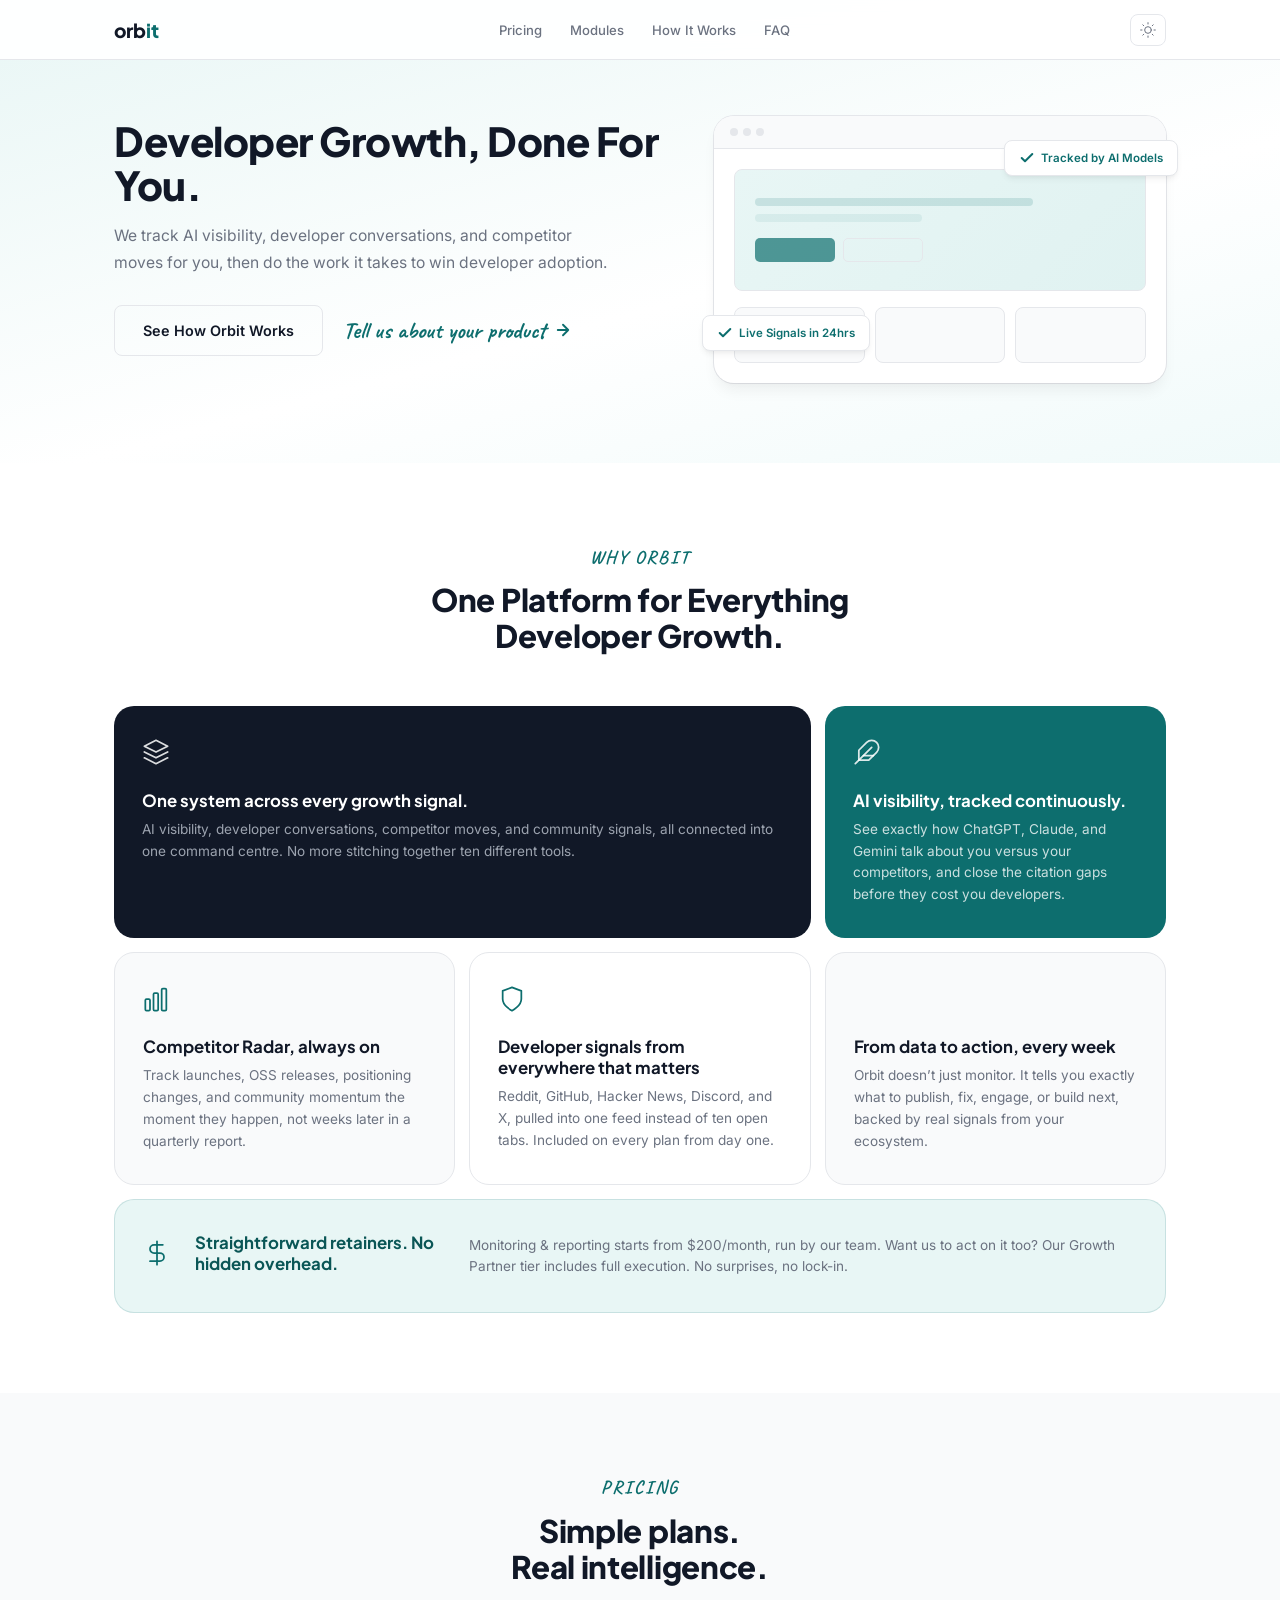
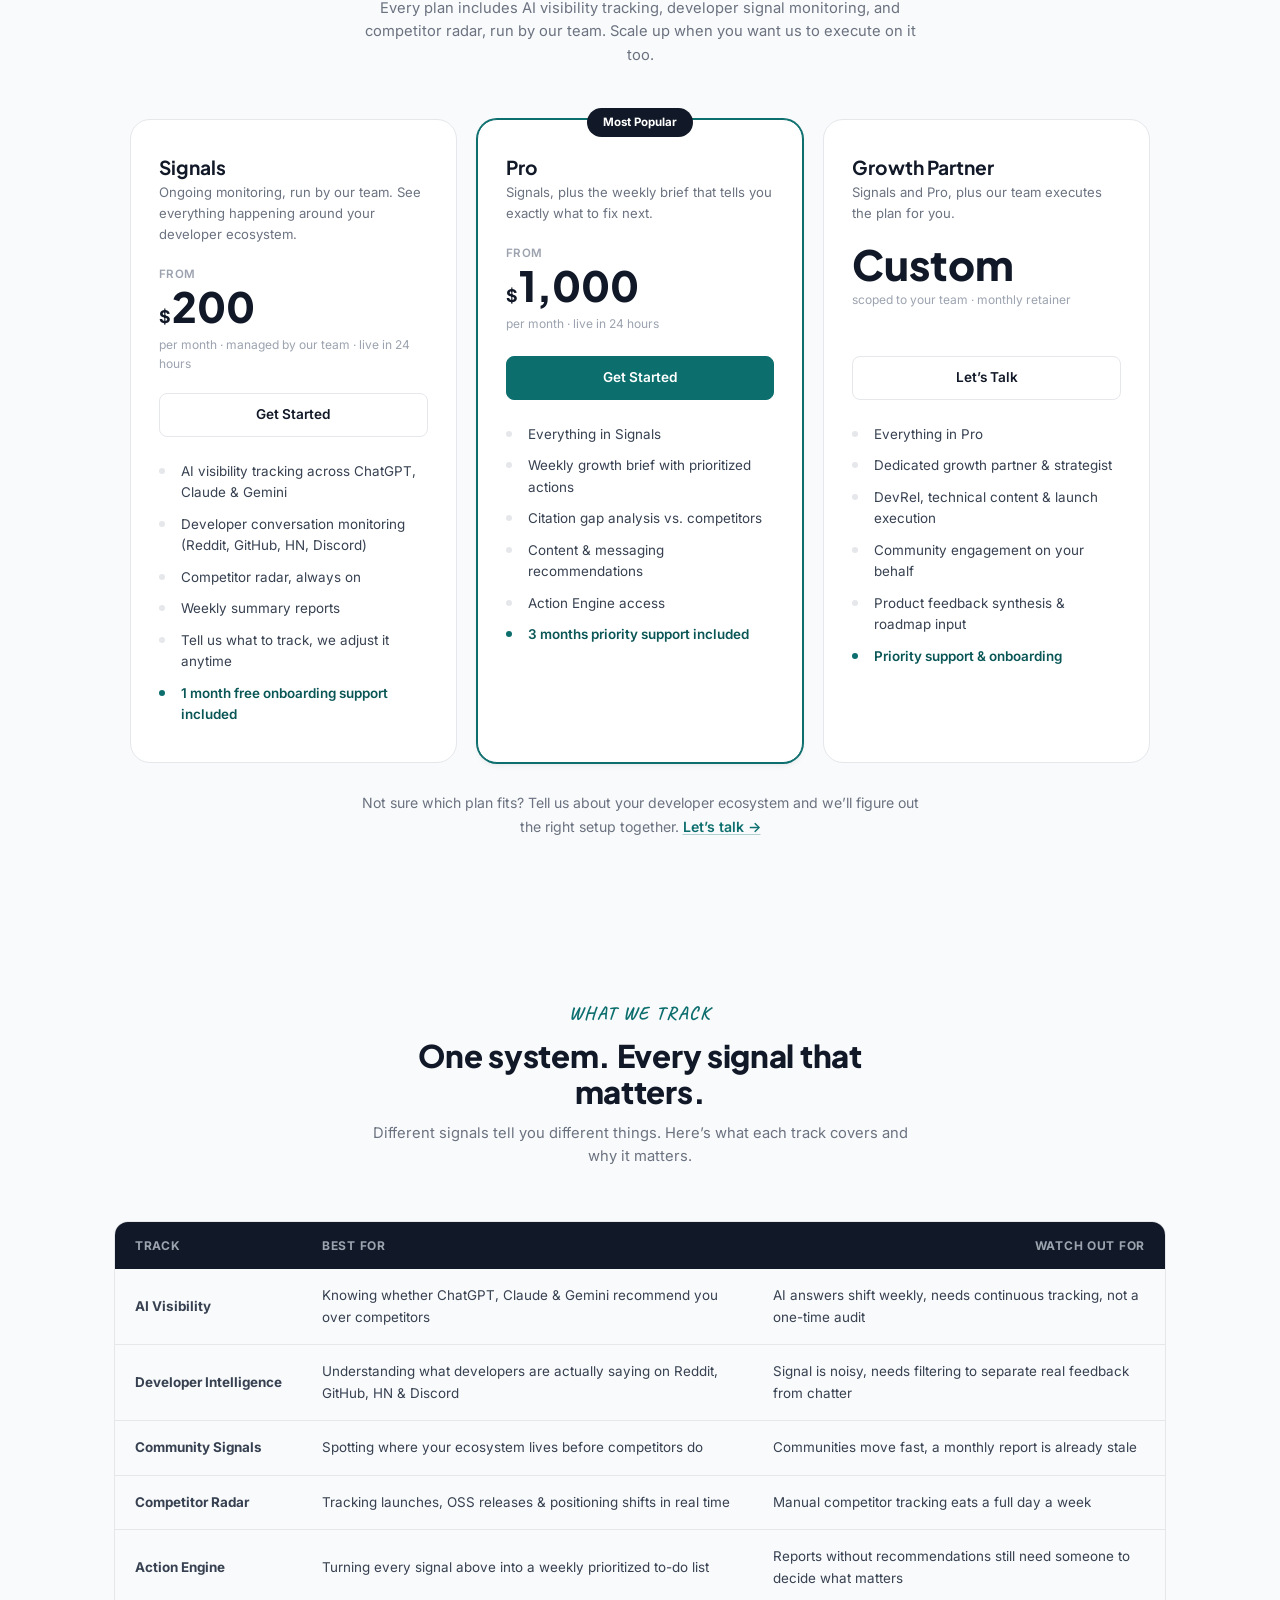
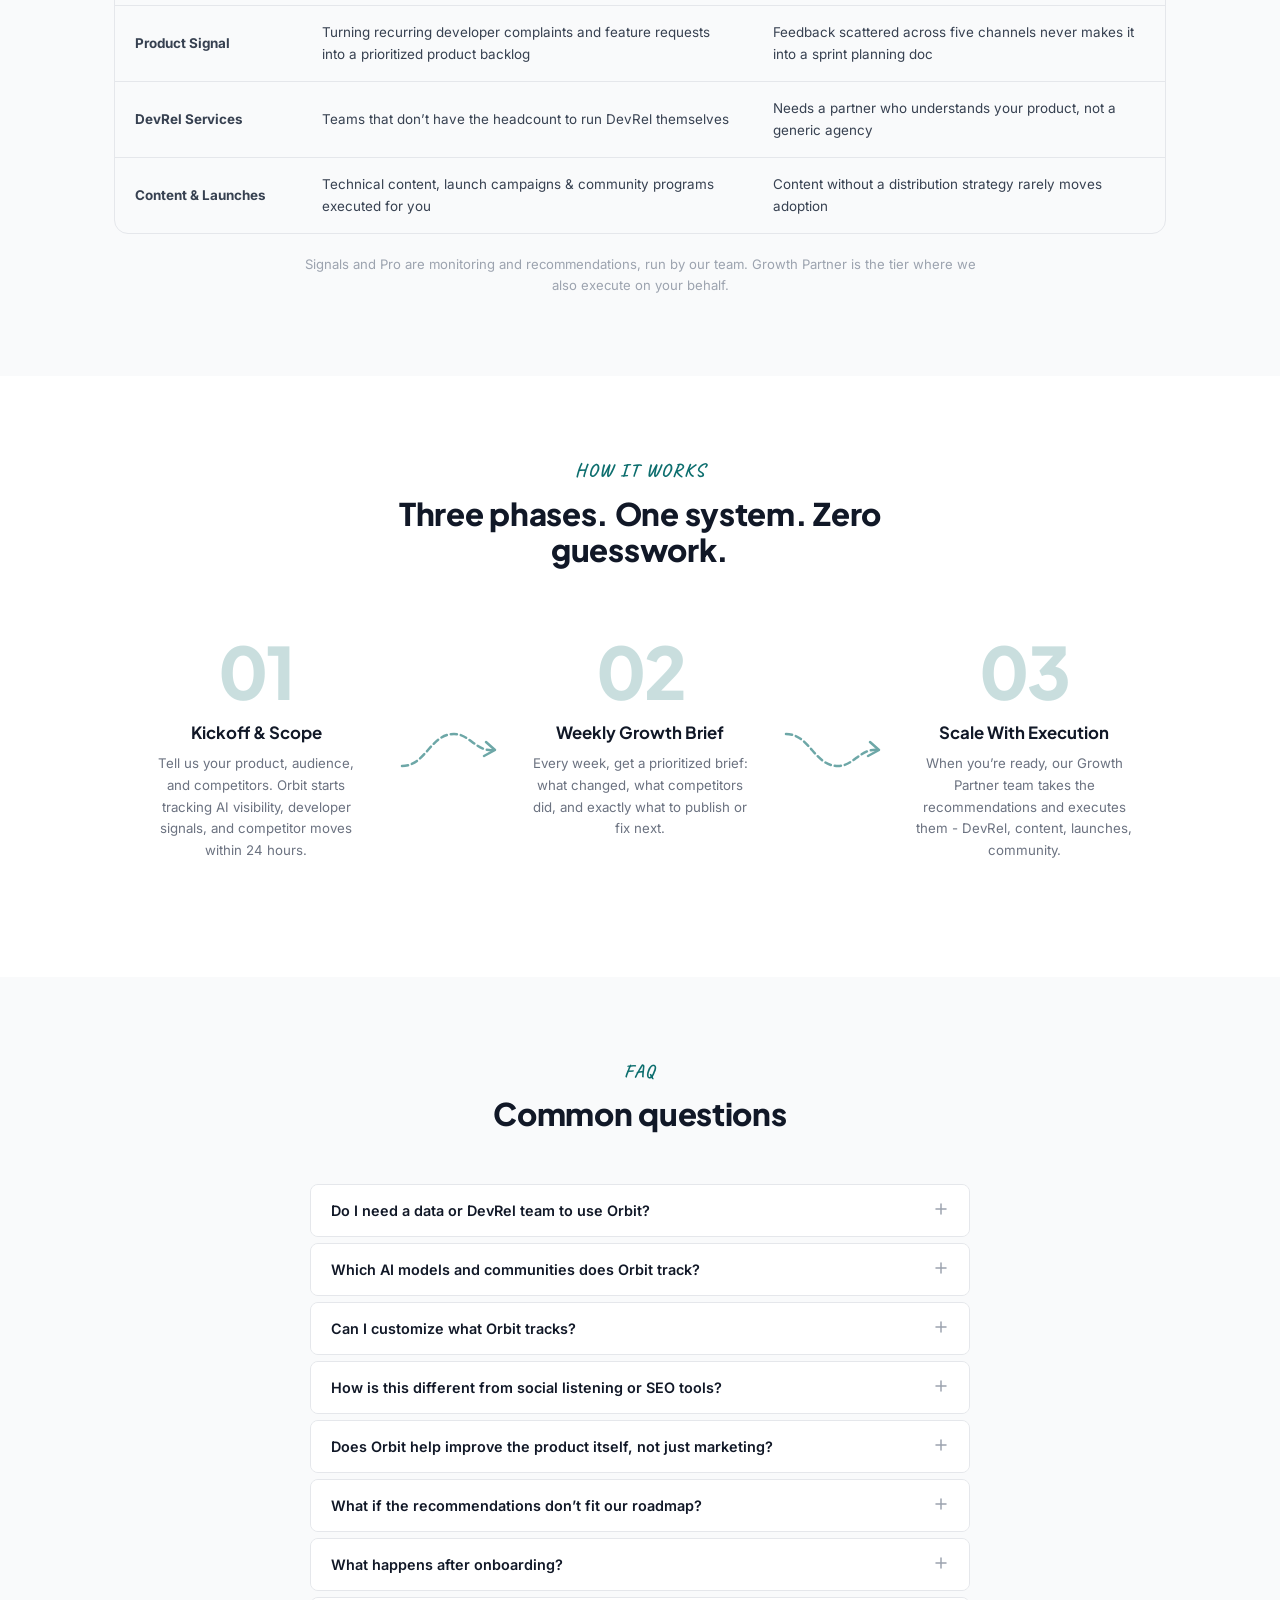
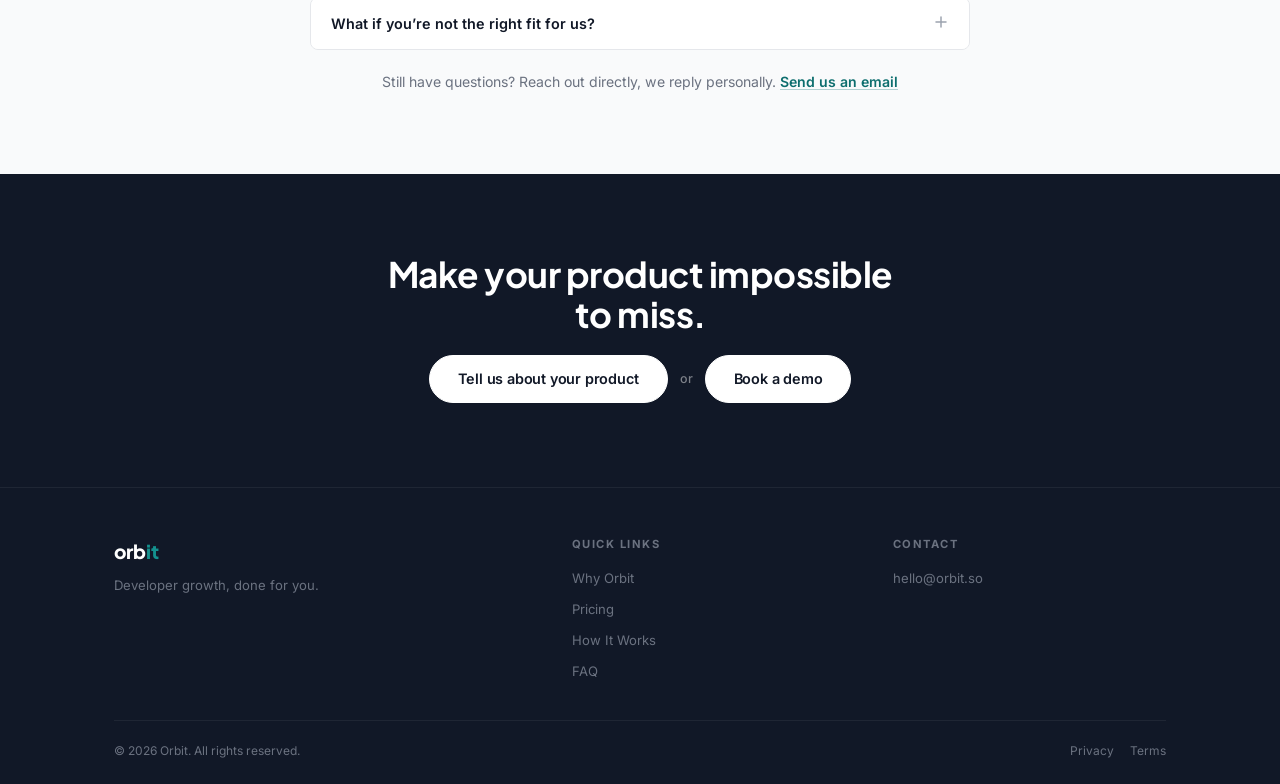
==== index.html @ b205edf8 "Simplify pricing to 3 tiers, drop tracking-table prices Removes the two add-on cards (Priority Repor" ====
<!DOCTYPE html>
<html lang="en">
<head>
  <meta charset="UTF-8" />
  <meta name="viewport" content="width=device-width, initial-scale=1.0" />
  <title>Orbit - Developer Growth, Done For You</title>
  <meta name="description" content="Orbit tracks AI visibility, developer conversations, and competitor moves for AI companies, then does the work, DevRel, content, and product feedback, to turn it into developer adoption." />
  <link rel="preconnect" href="https://fonts.googleapis.com" />
  <link rel="preconnect" href="https://fonts.gstatic.com" crossorigin />
  <link href="https://fonts.googleapis.com/css2?family=Inter:wght@400;500;600;700;800&family=Plus+Jakarta+Sans:wght@600;700;800&family=Caveat:wght@700&display=swap" rel="stylesheet" />
  <link href="https://assets.calendly.com/assets/external/widget.css" rel="stylesheet" />
  <link rel="stylesheet" href="css/style.css" />
  <!-- Agent discovery link relations (RFC 8288 §4.2) -->
  <link rel="api-catalog" href="/.well-known/api-catalog" />
  <link rel="alternate" type="text/markdown" href="/index.md" title="Orbit — Markdown for Agents" />
</head>
<body>

  <!-- NAV -->
  <nav class="nav" id="nav">
    <div class="container nav-inner">
      <a href="#" class="nav-brand">orb<span>it</span></a>
      <div class="nav-links" id="navLinks">
        <a href="#packages">Pricing</a>
        <a href="#platforms">Modules</a>
        <a href="#how">How It Works</a>
        <a href="#faq">FAQ</a>
      </div>
      <div class="nav-cta">
        <button class="dark-toggle" id="darkToggle" aria-label="Toggle dark mode">
          <svg class="icon-sun" width="16" height="16" viewBox="0 0 24 24" fill="none" stroke="currentColor" stroke-width="1.5" stroke-linecap="round" stroke-linejoin="round"><circle cx="12" cy="12" r="5"/><path d="M12 1v2M12 21v2M4.22 4.22l1.42 1.42M18.36 18.36l1.42 1.42M1 12h2M21 12h2M4.22 19.78l1.42-1.42M18.36 5.64l1.42-1.42"/></svg>
          <svg class="icon-moon" width="16" height="16" viewBox="0 0 24 24" fill="none" stroke="currentColor" stroke-width="1.5" stroke-linecap="round" stroke-linejoin="round"><path d="M21 12.79A9 9 0 1 1 11.21 3 7 7 0 0 0 21 12.79z"/></svg>
        </button>
      </div>
      <button class="hamburger" id="hamburger" aria-label="Menu">
        <svg width="22" height="22" viewBox="0 0 22 22" fill="none"><path d="M3 5.5h16M3 11h16M3 16.5h16" stroke="currentColor" stroke-width="1.5" stroke-linecap="round"/></svg>
      </button>
    </div>
  </nav>
  <div class="mobile-nav" id="mobileNav">
    <a href="#packages">Pricing</a>
    <a href="#platforms">Modules</a>
    <a href="#how">How It Works</a>
    <a href="#faq">FAQ</a>
    <a href="" onclick="Calendly.initPopupWidget({url:'https://calendly.com/purvahk08/15mins'});return false;" class="btn btn-accent" style="text-align:center;margin-top:8px">Book a Demo</a>
  </div>

  <!-- HERO -->
  <header class="hero">
    <div class="container hero-inner">
      <div class="hero-content">
        <h1>Developer Growth, Done For You.</h1>
        <p class="hero-sub">We track AI visibility, developer conversations, and competitor moves for you, then do the work it takes to win developer adoption.</p>
        <div class="hero-ctas">
          <a href="#how" class="btn btn-outline btn-lg">See How Orbit Works</a>
          <a href="#" onclick="openContactForm();return false;" class="hero-text-cta">Tell us about your product <svg class="hero-text-arrow" width="18" height="18" viewBox="0 0 24 24" fill="none" stroke="currentColor" stroke-width="2.5" stroke-linecap="round" stroke-linejoin="round"><path d="M5 12h14M12 5l7 7-7 7"/></svg></a>
        </div>

      </div>
      <div class="hero-visual">
        <div class="hero-screen">
          <div class="screen-bar"><span></span><span></span><span></span></div>
          <div class="screen-body">
            <div class="screen-hero-block">
              <div class="screen-line lg"></div>
              <div class="screen-line md"></div>
              <div class="screen-btn-row">
                <div class="screen-btn accent"></div>
                <div class="screen-btn outline"></div>
              </div>
            </div>
            <div class="screen-cards">
              <div class="screen-card"></div>
              <div class="screen-card"></div>
              <div class="screen-card"></div>
            </div>
          </div>
        </div>
        <div class="hero-float float-1">
          <svg width="16" height="16" viewBox="0 0 16 16" fill="none"><path d="M13.3 4L6 11.3 2.7 8" stroke="currentColor" stroke-width="2" stroke-linecap="round" stroke-linejoin="round"/></svg>
          Tracked by AI Models
        </div>
        <div class="hero-float float-2">
          <svg width="16" height="16" viewBox="0 0 16 16" fill="none"><path d="M13.3 4L6 11.3 2.7 8" stroke="currentColor" stroke-width="2" stroke-linecap="round" stroke-linejoin="round"/></svg>
          Live Signals in 24hrs
        </div>
      </div>
    </div>
  </header>

  <!-- WHY SEENLY -->
  <section class="why" id="why">
    <div class="container">
      <div class="section-header">
        <div class="section-label">Why Orbit</div>
        <h2>One Platform for Everything Developer Growth.</h2>
      </div>
      <div class="why-bento">

        <!-- Row 1: End-to-End (wide) + Branding -->
        <div class="wb-card wb-dark wb-wide">
          <div class="wb-icon"><svg width="28" height="28" viewBox="0 0 24 24" fill="none" stroke="currentColor" stroke-width="1.5" stroke-linecap="round" stroke-linejoin="round"><polygon class="wb-layer wb-layer-1" points="12 2 2 7 12 12 22 7 12 2"/><polyline class="wb-layer wb-layer-2" points="2 12 12 17 22 12"/><polyline class="wb-layer wb-layer-3" points="2 17 12 22 22 17"/></svg></div>
          <h3>One system across every growth signal.</h3>
          <p>AI visibility, developer conversations, competitor moves, and community signals, all connected into one command centre. No more stitching together ten different tools.</p>
        </div>

        <div class="wb-card wb-teal">
          <div class="wb-icon"><svg width="28" height="28" viewBox="0 0 24 24" fill="none" stroke="currentColor" stroke-width="1.5" stroke-linecap="round" stroke-linejoin="round"><path class="wb-soft-pulse" d="M20.24 12.24a6 6 0 0 0-8.49-8.49L5 10.5V19h8.5z"/><line x1="16" y1="8" x2="2" y2="22"/><line x1="17.5" y1="15" x2="9" y2="15"/></svg></div>
          <h3>AI visibility, tracked continuously.</h3>
          <p>See exactly how ChatGPT, Claude, and Gemini talk about you versus your competitors, and close the citation gaps before they cost you developers.</p>
        </div>

        <!-- Row 2: Competitor + Support + Marketing -->
        <div class="wb-card wb-light">
          <div class="wb-icon"><svg width="28" height="28" viewBox="0 0 24 24" fill="none" stroke="currentColor" stroke-width="1.5" stroke-linecap="round" stroke-linejoin="round"><rect class="wb-bar wb-bar-1" x="2" y="12" width="4" height="10" rx="1"/><rect class="wb-bar wb-bar-2" x="9" y="7" width="4" height="15" rx="1"/><rect class="wb-bar wb-bar-3" x="16" y="3" width="4" height="19" rx="1"/></svg></div>
          <h3>Competitor Radar, always on</h3>
          <p>Track launches, OSS releases, positioning changes, and community momentum the moment they happen, not weeks later in a quarterly report.</p>
        </div>

        <div class="wb-card wb-border">
          <div class="wb-icon"><svg width="28" height="28" viewBox="0 0 24 24" fill="none" stroke="currentColor" stroke-width="1.5" stroke-linecap="round" stroke-linejoin="round"><circle class="wb-ring wb-ring-1" cx="12" cy="11" r="5"/><circle class="wb-ring wb-ring-2" cx="12" cy="11" r="5"/><path d="M12 22s8-4 8-10V5l-8-3-8 3v7c0 6 8 10 8 10z"/></svg></div>
          <h3>Developer signals from everywhere that matters</h3>
          <p>Reddit, GitHub, Hacker News, Discord, and X, pulled into one feed instead of ten open tabs. Included on every plan from day one.</p>
        </div>

        <div class="wb-card wb-light">
          <div class="wb-icon"><svg width="28" height="28" viewBox="0 0 24 24" fill="none" stroke="currentColor" stroke-width="1.5" stroke-linecap="round" stroke-linejoin="round"><polyline class="wb-trend" points="22 7 13.5 15.5 8.5 10.5 2 17"/><polyline class="wb-trend-head" points="16 7 22 7 22 13"/></svg></div>
          <h3>From data to action, every week</h3>
          <p>Orbit doesn&rsquo;t just monitor. It tells you exactly what to publish, fix, engage, or build next, backed by real signals from your ecosystem.</p>
        </div>

        <!-- Row 3: Pricing — full width -->
        <div class="wb-card wb-soft wb-full">
          <div class="wb-icon"><svg width="28" height="28" viewBox="0 0 24 24" fill="none" stroke="currentColor" stroke-width="1.5" stroke-linecap="round" stroke-linejoin="round"><path class="wb-soft-pulse" d="M12 2v20M17 5H9.5a3.5 3.5 0 0 0 0 7h5a3.5 3.5 0 0 1 0 7H6"/></svg></div>
          <h3>Straightforward retainers. No hidden overhead.</h3>
          <p>Monitoring &amp; reporting starts from $200/month, run by our team. Want us to act on it too? Our Growth Partner tier includes full execution. No surprises, no lock-in.</p>
        </div>

      </div>
    </div>
  </section>

  <!-- PRICING -->
  <section class="packages" id="packages">
    <div class="container">
      <div class="section-header">
        <div class="section-label">Pricing</div>
        <h2>Simple plans.<br>Real intelligence.</h2>
        <p class="section-sub">Every plan includes AI visibility tracking, developer signal monitoring, and competitor radar, run by our team. Scale up when you want us to execute on it too.</p>
      </div>

      <div class="pricing-grid">

        <div class="pricing-card">
          <div class="plan-top">
            <h3>Signals</h3>
            <p class="plan-tagline">Ongoing monitoring, run by our team. See everything happening around your developer ecosystem.</p>
            <span class="price-from">From</span>
            <div class="price"><span class="rupee">$</span><span class="amount">200</span></div>
            <span class="price-note">per month &middot; managed by our team &middot; live in 24 hours</span>
          </div>
          <a href="#" onclick="openContactForm();return false;" class="btn btn-outline btn-block">Get Started</a>
          <ul class="plan-features">
            <li>AI visibility tracking across ChatGPT, Claude &amp; Gemini</li>
            <li>Developer conversation monitoring (Reddit, GitHub, HN, Discord)</li>
            <li>Competitor radar, always on</li>
            <li>Weekly summary reports</li>
            <li>Tell us what to track, we adjust it anytime</li>
            <li class="highlight">1 month free onboarding support included</li>
          </ul>
        </div>

        <div class="pricing-card featured">
          <div class="featured-tag">Most Popular</div>
          <div class="plan-top">
            <h3>Pro</h3>
            <p class="plan-tagline">Signals, plus the weekly brief that tells you exactly what to fix next.</p>
            <span class="price-from">From</span>
            <div class="price"><span class="rupee">$</span><span class="amount">1,000</span></div>
            <span class="price-note">per month &middot; live in 24 hours</span>
          </div>
          <a href="#" onclick="openContactForm();return false;" class="btn btn-accent btn-block">Get Started</a>
          <ul class="plan-features">
            <li>Everything in Signals</li>
            <li>Weekly growth brief with prioritized actions</li>
            <li>Citation gap analysis vs. competitors</li>
            <li>Content &amp; messaging recommendations</li>
            <li>Action Engine access</li>
            <li class="highlight">3 months priority support included</li>
          </ul>
        </div>

        <div class="pricing-card">
          <div class="plan-top">
            <h3>Growth Partner</h3>
            <p class="plan-tagline">Signals and Pro, plus our team executes the plan for you.</p>
            <div class="price"><span class="amount">Custom</span></div>
            <span class="price-note">scoped to your team &middot; monthly retainer</span>
          </div>
          <a href="" onclick="Calendly.initPopupWidget({url:'https://calendly.com/purvahk08/15mins'});return false;" class="btn btn-outline btn-block">Let&rsquo;s Talk</a>
          <ul class="plan-features">
            <li>Everything in Pro</li>
            <li>Dedicated growth partner &amp; strategist</li>
            <li>DevRel, technical content &amp; launch execution</li>
            <li>Community engagement on your behalf</li>
            <li>Product feedback synthesis &amp; roadmap input</li>
            <li class="highlight">Priority support &amp; onboarding</li>
          </ul>
        </div>

      </div>

      <p class="pricing-footer-note">Not sure which plan fits? Tell us about your developer ecosystem and we&rsquo;ll figure out the right setup together. <a href="" onclick="Calendly.initPopupWidget({url:'https://calendly.com/purvahk08/15mins'});return false;" class="pricing-footer-link">Let&rsquo;s talk &rarr;</a></p>
    </div>
  </section>


  <!-- PLATFORM OPTIONS -->
  <section class="platforms" id="platforms">
    <div class="container">
      <div class="section-header">
        <div class="section-label">What We Track</div>
        <h2>One system. Every signal that matters.</h2>
        <p class="section-sub">Different signals tell you different things. Here&rsquo;s what each track covers and why it matters.</p>
      </div>
      <div class="platform-table-wrap">
        <table class="platform-table">
          <thead>
            <tr>
              <th>Track</th>
              <th>Best For</th>
              <th>Watch Out For</th>
            </tr>
          </thead>
          <tbody>
            <tr>
              <td class="plat-name">AI Visibility</td>
              <td>Knowing whether ChatGPT, Claude &amp; Gemini recommend you over competitors</td>
              <td>AI answers shift weekly, needs continuous tracking, not a one-time audit</td>
            </tr>
            <tr>
              <td class="plat-name">Developer Intelligence</td>
              <td>Understanding what developers are actually saying on Reddit, GitHub, HN &amp; Discord</td>
              <td>Signal is noisy, needs filtering to separate real feedback from chatter</td>
            </tr>
            <tr>
              <td class="plat-name">Community Signals</td>
              <td>Spotting where your ecosystem lives before competitors do</td>
              <td>Communities move fast, a monthly report is already stale</td>
            </tr>
            <tr>
              <td class="plat-name">Competitor Radar</td>
              <td>Tracking launches, OSS releases &amp; positioning shifts in real time</td>
              <td>Manual competitor tracking eats a full day a week</td>
            </tr>
            <tr>
              <td class="plat-name">Action Engine</td>
              <td>Turning every signal above into a weekly prioritized to-do list</td>
              <td>Reports without recommendations still need someone to decide what matters</td>
            </tr>
            <tr>
              <td class="plat-name">Product Signal</td>
              <td>Turning recurring developer complaints and feature requests into a prioritized product backlog</td>
              <td>Feedback scattered across five channels never makes it into a sprint planning doc</td>
            </tr>
            <tr>
              <td class="plat-name">DevRel Services</td>
              <td>Teams that don&rsquo;t have the headcount to run DevRel themselves</td>
              <td>Needs a partner who understands your product, not a generic agency</td>
            </tr>
            <tr>
              <td class="plat-name">Content &amp; Launches</td>
              <td>Technical content, launch campaigns &amp; community programs executed for you</td>
              <td>Content without a distribution strategy rarely moves adoption</td>
            </tr>
          </tbody>
        </table>
      </div>
      <p class="platform-note">Signals and Pro are monitoring and recommendations, run by our team. Growth Partner is the tier where we also execute on your behalf.</p>
    </div>
  </section>

  <!-- HOW IT WORKS -->
  <section class="how" id="how">
    <div class="container">
      <div class="section-header">
        <div class="section-label">How it works</div>
        <h2>Three phases. One system. Zero guesswork.</h2>
      </div>
      <div class="steps-flow">
        <div class="step-flow-item">
          <div class="step-flow-num">01</div>
          <h3>Kickoff &amp; Scope</h3>
          <p>Tell us your product, audience, and competitors. Orbit starts tracking AI visibility, developer signals, and competitor moves within 24 hours.</p>
        </div>
        <div class="step-flow-arrow" aria-hidden="true">
          <svg width="100" height="56" viewBox="0 0 100 56" fill="none">
            <path d="M4 44 C28 44 32 12 56 12 C72 12 78 30 96 28" stroke="currentColor" stroke-width="2.5" stroke-linecap="round" fill="none" stroke-dasharray="6 4"/>
            <path d="M88 20 L97 28 L86 34" stroke="currentColor" stroke-width="2.5" stroke-linecap="round" stroke-linejoin="round" fill="none"/>
          </svg>
        </div>
        <div class="step-flow-item">
          <div class="step-flow-num">02</div>
          <h3>Weekly Growth Brief</h3>
          <p>Every week, get a prioritized brief: what changed, what competitors did, and exactly what to publish or fix next.</p>
        </div>
        <div class="step-flow-arrow" aria-hidden="true">
          <svg width="100" height="56" viewBox="0 0 100 56" fill="none">
            <path d="M4 12 C28 12 32 44 56 44 C72 44 78 26 96 28" stroke="currentColor" stroke-width="2.5" stroke-linecap="round" fill="none" stroke-dasharray="6 4"/>
            <path d="M88 20 L97 28 L86 34" stroke="currentColor" stroke-width="2.5" stroke-linecap="round" stroke-linejoin="round" fill="none"/>
          </svg>
        </div>
        <div class="step-flow-item">
          <div class="step-flow-num">03</div>
          <h3>Scale With Execution</h3>
          <p>When you&rsquo;re ready, our Growth Partner team takes the recommendations and executes them - DevRel, content, launches, community.</p>
        </div>
      </div>
    </div>
  </section>

  <!-- FAQ -->
  <section class="faq" id="faq">
    <div class="container">
      <div class="section-header">
        <div class="section-label">FAQ</div>
        <h2>Common questions</h2>
      </div>
      <div class="faq-list">
        <div class="faq-item"><button class="faq-q">Do I need a data or DevRel team to use Orbit? <span class="faq-toggle"><svg width="16" height="16" viewBox="0 0 16 16" fill="none"><path d="M8 3v10M3 8h10" stroke="currentColor" stroke-width="1.5" stroke-linecap="round"/></svg></span></button><div class="faq-a"><p>No. Orbit surfaces recommendations in plain language. If you want us to execute them too, that&rsquo;s what Growth Partner is for.</p></div></div>
        <div class="faq-item"><button class="faq-q">Which AI models and communities does Orbit track? <span class="faq-toggle"><svg width="16" height="16" viewBox="0 0 16 16" fill="none"><path d="M8 3v10M3 8h10" stroke="currentColor" stroke-width="1.5" stroke-linecap="round"/></svg></span></button><div class="faq-a"><p>ChatGPT, Claude, Gemini, and Perplexity for AI visibility; Reddit, GitHub, Hacker News, Discord, and X for developer signals. We add sources on request.</p></div></div>
        <div class="faq-item"><button class="faq-q">Can I customize what Orbit tracks? <span class="faq-toggle"><svg width="16" height="16" viewBox="0 0 16 16" fill="none"><path d="M8 3v10M3 8h10" stroke="currentColor" stroke-width="1.5" stroke-linecap="round"/></svg></span></button><div class="faq-a"><p>Yes. Every engagement is scoped to your product, audience, competitors, and communities, no generic template. We adjust it anytime you need.</p></div></div>
        <div class="faq-item"><button class="faq-q">How is this different from social listening or SEO tools? <span class="faq-toggle"><svg width="16" height="16" viewBox="0 0 16 16" fill="none"><path d="M8 3v10M3 8h10" stroke="currentColor" stroke-width="1.5" stroke-linecap="round"/></svg></span></button><div class="faq-a"><p>Social listening tells you what happened. Orbit connects AI visibility, developer signals, and competitor moves into one weekly action plan, so you know what to do next.</p></div></div>
        <div class="faq-item"><button class="faq-q">Does Orbit help improve the product itself, not just marketing? <span class="faq-toggle"><svg width="16" height="16" viewBox="0 0 16 16" fill="none"><path d="M8 3v10M3 8h10" stroke="currentColor" stroke-width="1.5" stroke-linecap="round"/></svg></span></button><div class="faq-a"><p>Yes. Product Signal takes the recurring complaints and feature requests we find across developer conversations and turns them into a prioritized backlog for your team, on Pro and above.</p></div></div>
        <div class="faq-item"><button class="faq-q">What if the recommendations don&rsquo;t fit our roadmap? <span class="faq-toggle"><svg width="16" height="16" viewBox="0 0 16 16" fill="none"><path d="M8 3v10M3 8h10" stroke="currentColor" stroke-width="1.5" stroke-linecap="round"/></svg></span></button><div class="faq-a"><p>You&rsquo;re never locked into acting on anything, Signals and Pro are monitoring and advisory. Tell us what&rsquo;s off and we adjust the brief.</p></div></div>
        <div class="faq-item"><button class="faq-q">What happens after onboarding? <span class="faq-toggle"><svg width="16" height="16" viewBox="0 0 16 16" fill="none"><path d="M8 3v10M3 8h10" stroke="currentColor" stroke-width="1.5" stroke-linecap="round"/></svg></span></button><div class="faq-a"><p>Onboarding is included with every plan. After that, our team keeps Signals and Pro running as a monthly retainer, while Growth Partner includes an ongoing dedicated strategist.</p></div></div>
        <div class="faq-item"><button class="faq-q">What if you&rsquo;re not the right fit for us? <span class="faq-toggle"><svg width="16" height="16" viewBox="0 0 16 16" fill="none"><path d="M8 3v10M3 8h10" stroke="currentColor" stroke-width="1.5" stroke-linecap="round"/></svg></span></button><div class="faq-a"><p>We&rsquo;ll tell you on the first call. No hard sell, ever. If your project isn&rsquo;t something we can deliver at the highest level, we&rsquo;ll say so honestly and point you in the right direction. We&rsquo;d rather turn down work than deliver something we&rsquo;re not proud of.</p></div></div>
      </div>
      <p class="faq-still">Still have questions? Reach out directly, we reply personally. <a href="mailto:hello@orbit.so" class="faq-still-link">Send us an email</a></p>
    </div>
  </section>

  <!-- CTA -->
  <section class="cta" id="contact">
    <div class="container">
      <div class="cta-box">
        <h2>Make your product impossible to miss.</h2>
        <div class="cta-btns">
          <a href="#" onclick="openContactForm();return false;" class="btn cta-cal-btn cta-outline-light">Tell us about your product</a>
          <span class="cta-or">or</span>
          <a href="" onclick="Calendly.initPopupWidget({url:'https://calendly.com/purvahk08/15mins'});return false;" class="btn cta-cal-btn cta-outline-light">Book a demo</a>
        </div>
      </div>
    </div>
  </section>

  <!-- FOOTER -->
  <footer class="footer">
    <div class="container">
      <div class="footer-inner">
        <div class="footer-brand-col">
          <a href="#" class="nav-brand foot-logo">orb<span>it</span></a>
          <p>Developer growth, done for you.</p>
        </div>
        <div class="footer-col">
          <h4>Quick Links</h4>
          <a href="#why">Why Orbit</a>
          <a href="#packages">Pricing</a>
          <a href="#how">How It Works</a>
          <a href="#faq">FAQ</a>
        </div>
        <div class="footer-col">
          <h4>Contact</h4>
          <a href="mailto:hello@orbit.so">hello@orbit.so</a>
        </div>
      </div>
      <div class="footer-bottom">
        <span>&copy; 2026 Orbit. All rights reserved.</span>
        <div class="footer-legal"><a href="#" onclick="openLegal('privacy');return false;">Privacy</a><a href="#" onclick="openLegal('terms');return false;">Terms</a></div>
      </div>
    </div>
  </footer>

  <script src="https://assets.calendly.com/assets/external/widget.js" type="text/javascript" async></script>
  <script src="js/main.js"></script>

  <!-- CONTACT FORM MODAL -->
  <div class="form-overlay" id="formOverlay" onclick="closeContactForm()"></div>
  <div class="form-modal" id="formModal">
    <div class="form-modal-inner">
      <button class="legal-close" onclick="closeContactForm()" aria-label="Close">&times;</button>
      <h2 class="form-title">Tell us about your product</h2>
      <p class="form-sub">Drop us the details and we'll get back to you within 24 hours.</p>
      <div id="formView">
        <form class="contact-form" id="contactForm" onsubmit="handleFormSubmit(event)">
          <div class="form-row-2">
            <div class="form-field">
              <label for="cf-name">Name <span class="form-required">*</span></label>
              <input type="text" id="cf-name" name="name" placeholder="Jane Smith" required />
            </div>
            <div class="form-field">
              <label for="cf-email">Email <span class="form-required">*</span></label>
              <input type="email" id="cf-email" name="email" placeholder="jane@example.com" required />
            </div>
          </div>
          <div class="form-field">
            <label for="cf-project">What are you building?</label>
            <textarea id="cf-project" name="project" rows="4" placeholder="Tell us about your product, who your developers are, who your competitors are, and what growth looks like for you." required></textarea>
          </div>
          <div class="form-field">
            <label for="cf-platform">Which AI models or communities matter most? <span class="form-label-opt">(optional)</span></label>
            <input type="text" id="cf-platform" name="platform" placeholder="e.g. ChatGPT, Reddit, GitHub, not sure yet" />
          </div>
          <p class="form-error-msg" id="formError" style="display:none">Something went wrong, please try again.</p>
          <button type="submit" class="btn btn-accent btn-block form-submit" id="formSubmitBtn">Send it over &rarr;</button>
        </form>
      </div>
      <div class="form-success" id="formSuccess" style="display:none">
        <svg width="44" height="44" viewBox="0 0 24 24" fill="none" stroke="currentColor" stroke-width="1.5" stroke-linecap="round" stroke-linejoin="round"><circle cx="12" cy="12" r="10"/><path d="M8 12l3 3 5-5"/></svg>
        <h3>We got it!</h3>
        <p>Talk soon.</p>
      </div>
    </div>
  </div>

  <!-- LEGAL MODAL -->
  <div class="legal-overlay" id="legalOverlay" onclick="closeLegal()"></div>
  <div class="legal-modal" id="legalModal">
    <div class="legal-modal-inner">
      <button class="legal-close" onclick="closeLegal()" aria-label="Close">&times;</button>
      <div id="legalContent"></div>
    </div>
  </div>

  <script>
    var legalTexts = {
      privacy: `<h2>Privacy Policy</h2><p class="legal-date">Last updated: April 2026</p>
<p>Orbit ("we", "us", "our") is operated by Manisha G and Purva K. We are committed to protecting your personal information. This policy explains what we collect, how we use it, and your rights.</p>
<h3>What we collect</h3>
<ul><li>Name and email address when you book a demo or contact us.</li><li>Product, competitor, and community information you share with us to scope the engagement.</li><li>Basic analytics data (pages visited, time on site) via non-identifying tools.</li></ul>
<h3>How we use it</h3>
<ul><li>To respond to your enquiry and deliver the services you have engaged us for.</li><li>To send account updates, invoices, and support communications.</li><li>We do not sell, rent, or share your data with third parties for marketing.</li></ul>
<h3>Third-party tools</h3>
<p>We use Calendly for scheduling (subject to Calendly's own privacy policy). Payments are processed by Stripe. Neither service gives us access to your payment card details.</p>
<h3>Data retention</h3>
<p>We keep your data for as long as necessary to deliver our services and comply with legal obligations, typically no longer than 3 years after your account is closed.</p>
<h3>Your rights</h3>
<p>You have the right to access, correct, or request deletion of your personal data at any time. Contact us at <a href="mailto:hello@orbit.so">hello@orbit.so</a>.</p>
<h3>Cookies</h3>
<p>Our site uses minimal, non-tracking cookies for basic functionality (dark mode preference). No advertising or cross-site tracking cookies are used.</p>
<h3>Contact</h3>
<p>For any privacy-related questions, email <a href="mailto:hello@orbit.so">hello@orbit.so</a>.</p>`,

      terms: `<h2>Terms of Service</h2><p class="legal-date">Last updated: April 2026</p>
<p>By subscribing to Orbit for developer growth intelligence, or related services, you agree to the following terms.</p>
<h3>Services</h3>
<p>Orbit provides developer growth intelligence (AI visibility, developer signals, competitor radar, product feedback synthesis) and, on Growth Partner plans, growth execution services (DevRel, content, community) as agreed in your onboarding scope. All work is scoped and confirmed before commencement.</p>
<h3>Payment</h3>
<ul><li>Signals and Pro plans are billed monthly or annually in advance. Growth Partner engagements are scoped and invoiced per the agreed contract.</li><li>All prices are in USD unless otherwise stated.</li><li>Late payments may result in work being paused until the account is settled.</li></ul>
<h3>Configuration changes</h3>
<p>You can update your tracked products, competitors, and communities at any time during your engagement at no additional cost. Changes that represent a change of scope (e.g. moving to Growth Partner execution) may be quoted separately.</p>
<h3>Intellectual property</h3>
<p>You retain ownership of your own data. Orbit retains ownership of its platform, technology, and any aggregate or anonymized insights generated from platform usage. Orbit retains the right to reference client relationships unless you request otherwise in writing.</p>
<h3>Third-party AI models &amp; platforms</h3>
<p>Orbit reports on outputs from third-party AI models (ChatGPT, Claude, Gemini) and third-party developer communities (Reddit, GitHub, Hacker News, Discord, X). Orbit is not responsible for changes to how those models, platforms, or communities behave, or for content published by them. Those matters are between you and the relevant provider.</p>
<h3>Onboarding period</h3>
<p>A complimentary onboarding period is included with every plan (1 month on Signals, 3 months on Pro). After this period, plans continue at their standard monthly or annual rate. The onboarding period begins on the day your engagement starts.</p>
<h3>Confidentiality</h3>
<p>All client information and business details shared with Orbit are kept strictly confidential and will not be disclosed to third parties without your written consent.</p>
<h3>Limitation of liability</h3>
<p>Orbit's total liability for any claim arising from our services is limited to the amount paid for the specific engagement in question. We are not liable for indirect or consequential losses.</p>
<h3>Governing law</h3>
<p>These terms are governed by the laws of the jurisdiction in which Orbit operates. Any disputes will be resolved through good-faith negotiation before any formal proceedings.</p>
<h3>Contact</h3>
<p>Questions about these terms? Email <a href="mailto:hello@orbit.so">hello@orbit.so</a>.</p>`
    };

    function openLegal(type) {
      document.getElementById('legalContent').innerHTML = legalTexts[type];
      document.getElementById('legalOverlay').classList.add('open');
      document.getElementById('legalModal').classList.add('open');
      document.body.style.overflow = 'hidden';
    }
    function closeLegal() {
      document.getElementById('legalOverlay').classList.remove('open');
      document.getElementById('legalModal').classList.remove('open');
      document.body.style.overflow = '';
    }
    document.addEventListener('keydown', function(e) { if (e.key === 'Escape') { closeLegal(); closeContactForm(); } });

    function openContactForm() {
      document.getElementById('formOverlay').classList.add('open');
      document.getElementById('formModal').classList.add('open');
      document.body.style.overflow = 'hidden';
    }
    function closeContactForm() {
      document.getElementById('formOverlay').classList.remove('open');
      document.getElementById('formModal').classList.remove('open');
      document.body.style.overflow = '';
    }
    async function handleFormSubmit(e) {
      e.preventDefault();
      var btn = document.getElementById('formSubmitBtn');
      var err = document.getElementById('formError');
      btn.innerHTML = '<span class="form-spinner"></span>Sending…';
      btn.disabled = true;
      err.style.display = 'none';
      try {
        var res = await fetch('https://formspree.io/f/xrerkzpq', {
          method: 'POST',
          body: new FormData(document.getElementById('contactForm')),
          headers: { 'Accept': 'application/json' }
        });
        if (res.ok) {
          document.getElementById('formView').style.display = 'none';
          document.getElementById('formSuccess').style.display = 'flex';
        } else {
          btn.innerHTML = 'Send it over &rarr;';
          btn.disabled = false;
          err.style.display = 'block';
        }
      } catch(e) {
        btn.innerHTML = 'Send it over &rarr;';
        btn.disabled = false;
        err.style.display = 'block';
      }
    }
  </script>

  <!-- WebMCP: expose site actions to AI agents (https://webmachinelearning.github.io/webmcp/) -->
  <script>
    if (navigator.modelContext) {
      navigator.modelContext.provideContext({
        tools: [
          {
            name: 'book_consultation',
            description: 'Open the Orbit booking page so the user can schedule a free 15-minute demo call.',
            inputSchema: { type: 'object', properties: {}, required: [] },
            execute: async () => {
              Calendly.initPopupWidget({ url: 'https://calendly.com/purvahk08/15mins' });
              return { success: true };
            }
          },
          {
            name: 'open_contact_form',
            description: 'Open the Orbit contact form so the user can send a product inquiry.',
            inputSchema: { type: 'object', properties: {}, required: [] },
            execute: async () => {
              openContactForm();
              return { success: true };
            }
          },
          {
            name: 'scroll_to_pricing',
            description: 'Scroll the page to the pricing / packages section.',
            inputSchema: { type: 'object', properties: {}, required: [] },
            execute: async () => {
              document.getElementById('packages').scrollIntoView({ behavior: 'smooth' });
              return { success: true };
            }
          }
        ]
      });
    }
  </script>
</body>
</html>
---- css/style.css ----
/* ==================== RESET & TOKENS ==================== */
*, *::before, *::after { margin: 0; padding: 0; box-sizing: border-box; }

:root {
  --teal: #0D6E6E;
  --teal-dark: #0A5656;
  --teal-light: #14918E;
  --teal-bg: #E8F6F5;
  --orange: #F97316;
  --orange-dark: #EA580C;
  --orange-light: #FB923C;
  --orange-bg: #FFF7ED;
  --dark: #111827;
  --dark-2: #1F2937;
  --text: #374151;
  --text-light: #6B7280;
  --text-lighter: #9CA3AF;
  --border: #E5E7EB;
  --bg: #FFFFFF;
  --bg-alt: #F9FAFB;
  --white: #FFFFFF;
  --radius: 8px;
  --radius-lg: 14px;
  --radius-xl: 20px;
  --shadow-sm: 0 1px 2px rgba(0,0,0,.05);
  --shadow: 0 1px 3px rgba(0,0,0,.06), 0 1px 2px rgba(0,0,0,.04);
  --shadow-md: 0 4px 6px -1px rgba(0,0,0,.06), 0 2px 4px -2px rgba(0,0,0,.04);
  --shadow-lg: 0 10px 15px -3px rgba(0,0,0,.06), 0 4px 6px -4px rgba(0,0,0,.03);
  --font: 'Inter', -apple-system, BlinkMacSystemFont, sans-serif;
  --font-display: 'Plus Jakarta Sans', 'Inter', sans-serif;
  --font-playful: 'Caveat', cursive;
  --ease: .25s cubic-bezier(.4,0,.2,1);
  --nav-h: 60px;
}

html { scroll-behavior: smooth; scroll-padding-top: 72px; }
body { font-family: var(--font); color: var(--text); line-height: 1.6; background: var(--bg); -webkit-font-smoothing: antialiased; overflow-x: hidden; }
.container { max-width: 1100px; margin: 0 auto; padding: 0 24px; }
a { text-decoration: none; color: inherit; }
ul { list-style: none; }
h1, h2, h3 { font-family: var(--font-display); color: var(--dark); line-height: 1.15; }

/* ==================== BUTTONS ==================== */
.btn { display: inline-flex; align-items: center; justify-content: center; gap: 8px; font-family: var(--font); font-weight: 600; font-size: .85rem; border-radius: var(--radius); cursor: pointer; transition: var(--ease); border: 1.5px solid transparent; padding: 10px 24px; }
.btn-sm { padding: 7px 18px; font-size: .8rem; }
.btn-lg { padding: 13px 28px; font-size: .9rem; }
.btn-block { width: 100%; }

.btn-primary { background: var(--teal); color: var(--white); border-color: var(--teal); }
.btn-primary:hover { background: var(--teal-dark); border-color: var(--teal-dark); transform: translateY(-1px); box-shadow: var(--shadow-md); }

.btn-accent { background: var(--teal); color: var(--white); border-color: var(--teal); }
.btn-accent:hover { background: var(--teal-dark); border-color: var(--teal-dark); transform: translateY(-1px); box-shadow: 0 4px 14px rgba(13,110,110,.35); }

.btn-outline { background: transparent; color: var(--dark); border-color: var(--border); }
.btn-outline:hover { background: var(--teal); border-color: var(--teal); color: var(--white); transform: translateY(-1px); box-shadow: 0 4px 14px rgba(13,110,110,.3); }

/* ==================== NAV ==================== */
.nav { position: fixed; top: 0; left: 0; right: 0; height: var(--nav-h); z-index: 100; background: rgba(255,255,255,.92); backdrop-filter: blur(12px); -webkit-backdrop-filter: blur(12px); border-bottom: 1px solid var(--border); transition: var(--ease); }
.nav.scrolled { box-shadow: var(--shadow-sm); }
.nav-inner { display: flex; align-items: center; justify-content: space-between; height: var(--nav-h); }

.nav-brand { font-family: var(--font-display); font-size: 1.2rem; font-weight: 800; color: var(--dark); }
.nav-brand span { color: var(--teal); }
.foot-logo { color: var(--white); }
.foot-logo span { color: var(--teal-light); }

.nav-links { display: flex; gap: 28px; }
.nav-links a { font-size: .82rem; font-weight: 500; color: var(--text-light); transition: var(--ease); }
.nav-links a:hover { color: var(--teal); }

.hamburger { display: none; background: none; border: none; cursor: pointer; padding: 4px; color: var(--dark); }
.mobile-nav { display: none; position: fixed; top: var(--nav-h); left: 0; right: 0; background: var(--white); padding: 20px 24px; flex-direction: column; gap: 14px; border-bottom: 1px solid var(--border); box-shadow: var(--shadow-lg); z-index: 99; }
.mobile-nav.open { display: flex; }
.mobile-nav a { font-size: .95rem; font-weight: 500; color: var(--dark); padding: 6px 0; }

/* ==================== HERO ==================== */
.hero { padding: calc(var(--nav-h) + 56px) 0 80px; background: linear-gradient(165deg, var(--teal-bg) 0%, var(--bg) 60%, #f0fafa 100%); }

.hero-inner { display: grid; grid-template-columns: 1.1fr .9fr; gap: 48px; align-items: center; }

.hero-badge { display: inline-block; font-size: .72rem; font-weight: 700; color: var(--teal); background: rgba(13,110,110,.08); padding: 6px 14px; border-radius: 100px; margin-bottom: 16px; letter-spacing: .3px; }
.hero h1 { font-size: 2.5rem; font-weight: 800; margin-bottom: 16px; letter-spacing: -.5px; line-height: 1.1; }
.hero-sub { font-size: .98rem; color: var(--text-light); margin-bottom: 28px; line-height: 1.7; max-width: 500px; }
.hero-ctas { display: flex; gap: 20px; margin-bottom: 24px; flex-wrap: wrap; align-items: center; }

.hero-text-cta { font-family: var(--font-playful); font-size: 1.45rem; font-weight: 700; color: var(--teal); display: inline-flex; align-items: center; gap: 8px; position: relative; text-decoration: none; transition: color var(--ease); }
.hero-text-cta::after { content: ''; position: absolute; bottom: 0; left: 0; width: 100%; height: 2px; background: var(--teal); transform: scaleX(0); transform-origin: left; transition: transform .35s ease; border-radius: 2px; }
.hero-text-cta:hover::after { transform: scaleX(1); }
.hero-text-arrow { transition: transform .25s ease; flex-shrink: 0; }
.hero-text-cta:hover .hero-text-arrow { transform: translateX(5px); }

.trust-badges { display: flex; gap: 10px; flex-wrap: wrap; }
.trust-badge { font-size: .72rem; font-weight: 600; color: var(--text-light); background: var(--white); border: 1px solid var(--border); padding: 5px 12px; border-radius: 100px; }

/* Hero Visual */
.hero-visual { position: relative; }
.hero-screen { width: 100%; background: var(--white); border-radius: var(--radius-xl); box-shadow: var(--shadow-lg), 0 0 0 1px var(--border); overflow: hidden; }
.screen-bar { display: flex; gap: 5px; padding: 12px 16px; background: var(--bg-alt); border-bottom: 1px solid var(--border); }
.screen-bar span { width: 8px; height: 8px; border-radius: 50%; background: var(--border); }
.screen-body { padding: 20px; }
.screen-hero-block { background: linear-gradient(135deg, var(--teal-bg), #e0f2f1); border: 1px solid var(--border); border-radius: var(--radius); padding: 28px 20px; margin-bottom: 16px; }
.screen-line { height: 8px; border-radius: 4px; margin-bottom: 8px; }
.screen-line.lg { width: 75%; background: rgba(13,110,110,.15); }
.screen-line.md { width: 45%; background: rgba(13,110,110,.08); }
.screen-btn-row { display: flex; gap: 8px; margin-top: 16px; }
.screen-btn { height: 24px; border-radius: 5px; width: 80px; }
.screen-btn.accent { background: var(--teal); opacity: .7; }
.screen-btn.outline { background: transparent; border: 1.5px solid var(--border); }
.screen-cards { display: grid; grid-template-columns: repeat(3,1fr); gap: 10px; }
.screen-card { height: 56px; border-radius: var(--radius); background: var(--bg-alt); border: 1px solid var(--border); }

.hero-float { position: absolute; background: var(--white); border-radius: var(--radius); padding: 8px 14px; box-shadow: var(--shadow-md); border: 1px solid var(--border); font-size: .72rem; font-weight: 600; color: var(--teal); display: flex; align-items: center; gap: 6px; animation: float 3s ease-in-out infinite; }
.hero-float svg { color: var(--teal); }
.float-1 { top: 24px; right: -12px; }
.float-2 { bottom: 32px; left: -12px; animation-delay: 1.5s; }
@keyframes float { 0%,100% { transform: translateY(0); } 50% { transform: translateY(-6px); } }

/* ==================== SECTION COMMON ==================== */
.section-header { text-align: center; max-width: 560px; margin: 0 auto 52px; }
.section-label { font-size: 1.15rem; font-weight: 700; text-transform: uppercase; letter-spacing: 2px; color: var(--teal); margin-bottom: 10px; text-align: center; font-family: var(--font-playful); }
.section-header h2 { font-size: 1.95rem; font-weight: 800; margin-bottom: 12px; letter-spacing: -.3px; }
.section-sub { font-size: .92rem; color: var(--text-light); }

/* ==================== NICHES ==================== */
.niches { padding: 80px 0; background: var(--bg-alt); }
.niches-scroll { display: grid; grid-template-columns: repeat(4, 1fr); gap: 16px; }

.niche-card { background: var(--white); border: 1px solid var(--border); border-radius: var(--radius-lg); padding: 24px 20px; text-align: center; transition: var(--ease); }
.niche-card:hover { box-shadow: var(--shadow-md); border-color: var(--teal-light); transform: translateY(-2px); }
.niche-icon { color: var(--teal); margin-bottom: 12px; }
.niche-card h3 { font-size: .88rem; margin-bottom: 4px; }
.niche-card p { font-size: .75rem; color: var(--text-lighter); }

/* ==================== WHY BENTO ==================== */
.why { padding: 80px 0; }
.why-bento { display: grid; grid-template-columns: repeat(3, 1fr); grid-template-rows: auto auto; gap: 14px; }

.wb-card { border-radius: var(--radius-xl); padding: 32px 28px; position: relative; overflow: hidden; transition: transform var(--ease), box-shadow var(--ease); }
.wb-card:hover { transform: translateY(-3px); box-shadow: var(--shadow-lg); }
.wb-wide { grid-column: span 2; }
.wb-full { grid-column: 1 / -1; }

/* Unified typography */
.wb-card h3 { font-size: 1.05rem; font-weight: 700; margin-bottom: 8px; line-height: 1.25; }
.wb-card p  { font-size: .85rem; line-height: 1.6; }

/* Dark card */
.wb-dark { background: var(--dark); }
.wb-dark h3 { color: var(--white); }
.wb-dark p  { color: #9CA3AF; }

/* Teal card */
.wb-teal { background: var(--teal); }
.wb-teal h3 { color: var(--white); }
.wb-teal p  { color: rgba(255,255,255,.78); }

/* Light card */
.wb-light { background: var(--bg-alt); border: 1px solid var(--border); }
.wb-light h3 { color: var(--dark); }
.wb-light p  { color: var(--text-light); }

/* White border card */
.wb-border { background: var(--white); border: 1.5px solid var(--border); }
.wb-border h3 { color: var(--dark); }
.wb-border p  { color: var(--text-light); }

/* Soft teal card */
.wb-soft { background: var(--teal-bg); border: 1px solid rgba(13,110,110,.15); }
.wb-soft h3 { color: var(--teal-dark); }
.wb-soft p  { color: var(--text-light); }

/* Full-width pricing strip */
.wb-full { display: flex; align-items: center; gap: 24px; }
.wb-full .wb-icon { flex-shrink: 0; margin-bottom: 0; }
.wb-full h3 { margin-bottom: 6px; }
@media (max-width: 768px) { .wb-full { flex-direction: column; align-items: flex-start; gap: 12px; } }

/* Icons */
.wb-icon { color: var(--teal); margin-bottom: 16px; display: block; }
.wb-icon svg { overflow: visible; }
.wb-dark .wb-icon { color: rgba(255,255,255,.85); }
.wb-teal .wb-icon { color: rgba(255,255,255,.85); }

/* 1 — Waveform bars (Competitor) */
.wb-bar { transform-box: fill-box; transform-origin: center bottom; animation: wbWaveBar 1s ease-in-out infinite alternate; }
.wb-bar-1 { animation-duration: 1.1s; animation-delay: 0s; }
.wb-bar-2 { animation-duration: .85s; animation-delay: .1s; }
.wb-bar-3 { animation-duration: .95s; animation-delay: .2s; }
@keyframes wbWaveBar { from { transform: scaleY(.2); } to { transform: scaleY(1); } }

/* 2 — Pulse rings (Shield / Support) */
.wb-ring { transform-box: fill-box; transform-origin: center; opacity: 0; animation: wbPulseRing 2.4s ease-out infinite; }
.wb-ring-1 { animation-delay: 0s; }
.wb-ring-2 { animation-delay: .85s; }
@keyframes wbPulseRing { 0% { transform: scale(0); opacity: .75; } 100% { transform: scale(1.2); opacity: 0; } }

/* 3 — Stroke draw (Trend / Marketing) */
.wb-trend { stroke-dasharray: 29; stroke-dashoffset: 29; animation: wbConnDraw 2.6s ease-in-out infinite; }
.wb-trend-head { stroke-dasharray: 13; stroke-dashoffset: 13; animation: wbConnDraw 2.6s ease-in-out infinite .28s; }
@keyframes wbConnDraw {
  0%   { stroke-dashoffset: 29; opacity: 0; }
  12%  { opacity: 1; }
  50%  { stroke-dashoffset: 0; opacity: 1; }
  88%  { stroke-dashoffset: 0; opacity: .5; }
  100% { stroke-dashoffset: -29; opacity: 0; }
}

/* 4 — Layer fade stagger (End-to-End) */
.wb-layer { animation: wbLayerFade 2.8s ease-in-out infinite; }
.wb-layer-1 { animation-delay: 0s; }
.wb-layer-2 { animation-delay: .55s; }
.wb-layer-3 { animation-delay: 1.1s; }
@keyframes wbLayerFade { 0%, 100% { opacity: 1; } 33% { opacity: .15; } }

/* 5 — Soft pulse (Pen / Dollar) */
.wb-soft-pulse { animation: wbSoftPulse 2.4s ease-in-out infinite; }
@keyframes wbSoftPulse { 0%, 100% { opacity: 1; } 50% { opacity: .2; } }

/* Dark mode overrides */
[data-theme="dark"] .wb-light { background: #1c2128; border-color: var(--border); }
[data-theme="dark"] .wb-light h3 { color: var(--dark); }
[data-theme="dark"] .wb-border { background: #161b22; border-color: var(--border); }
[data-theme="dark"] .wb-border h3 { color: var(--dark); }
[data-theme="dark"] .wb-soft { background: #0c2020; }

/* Responsive */
@media (max-width: 768px) { .why-bento { grid-template-columns: 1fr; } .wb-wide, .wb-full { grid-column: span 1; } }
@media (min-width: 769px) and (max-width: 1024px) { .why-bento { grid-template-columns: repeat(2, 1fr); } .wb-wide { grid-column: span 2; } .wb-full { grid-column: 1 / -1; } .pricing-grid { grid-template-columns: 1fr; } }

/* ==================== PACKAGES ==================== */
.packages { padding: 80px 0; background: var(--bg-alt); }

.pricing-grid { display: grid; grid-template-columns: repeat(3, 1fr); gap: 20px; max-width: 1020px; margin: 0 auto; }

.pricing-card { background: var(--white); border: 1.5px solid var(--border); border-radius: var(--radius-xl); padding: 36px 28px; position: relative; transition: var(--ease); }
.pricing-card:hover { box-shadow: var(--shadow-md); }
.pricing-card.featured { border-color: var(--teal); box-shadow: 0 0 0 1px var(--teal), var(--shadow-md); }

.featured-tag { position: absolute; top: -12px; left: 50%; transform: translateX(-50%); background: var(--dark); color: var(--white); padding: 5px 16px; border-radius: 100px; font-size: .72rem; font-weight: 700; white-space: nowrap; }

.pricing-card h3 { font-size: 1.2rem; margin-bottom: 4px; }
.plan-tagline { font-size: .82rem; color: var(--text-light); margin-bottom: 20px; }

.price { display: flex; align-items: baseline; gap: 1px; margin-bottom: 4px; }
.rupee { font-size: 1.1rem; font-weight: 700; color: var(--dark); }
.amount { font-family: var(--font-display); font-size: 2.6rem; font-weight: 800; color: var(--dark); line-height: 1; }
.period { font-size: .85rem; color: var(--text-lighter); margin-left: 3px; }
.price-note { display: block; font-size: .75rem; color: var(--text-lighter); margin-bottom: 20px; }

.plan-features { margin-top: 24px; display: flex; flex-direction: column; gap: 10px; }
.plan-features li { font-size: .84rem; padding-left: 22px; position: relative; color: var(--text); }
.plan-features li::before { content: ''; position: absolute; left: 0; top: 7px; width: 6px; height: 6px; border-radius: 50%; background: var(--border); }
.plan-features li.highlight { color: var(--teal-dark); font-weight: 600; }
.plan-features li.highlight::before { background: var(--teal); }

.plan-best { margin-top: 18px; padding-top: 14px; border-top: 1px solid var(--border); font-size: .78rem; color: var(--text-lighter); }
.custom-price { font-size: 2rem; font-weight: 800; color: var(--dark); font-family: var(--font-display); line-height: 1; margin: 8px 0 4px; display: block; }

/* Method badge (AI-built / Coded / Bespoke) */
.plan-method { display: inline-block; font-size: .68rem; font-weight: 700; text-transform: uppercase; letter-spacing: .08em; color: var(--teal-dark); background: var(--teal-bg); border: 1px solid rgba(13,110,110,.18); padding: 3px 10px; border-radius: 100px; margin-bottom: 10px; }
.plan-method-light { color: rgba(255,255,255,.85); background: rgba(255,255,255,.15); border-color: rgba(255,255,255,.2); }

.price-from { display: block; font-size: .72rem; color: var(--text-lighter); margin-bottom: 2px; }
.pricing-plan-group { margin-bottom: 32px; }
.plan-group-header { display: flex; align-items: center; gap: 14px; margin-bottom: 18px; }
.plan-group-title { font-size: .7rem; font-weight: 700; text-transform: uppercase; letter-spacing: .1em; color: var(--text-light); white-space: nowrap; }
.plan-group-line { flex: 1; height: 1px; background: var(--border); }

.pricing-card.scale-card { background: var(--dark); border-color: var(--dark-2); }
.pricing-card.scale-card:hover { box-shadow: 0 8px 32px rgba(0,0,0,.22); border-color: var(--dark); }
.pricing-card.scale-card h3 { color: var(--white); }
.pricing-card.scale-card .plan-tagline { color: rgba(255,255,255,.6); }
.pricing-card.scale-card .price-from { color: rgba(255,255,255,.5); }
.pricing-card.scale-card .rupee,
.pricing-card.scale-card .amount { color: var(--white); }
.pricing-card.scale-card .price-note { color: rgba(255,255,255,.45); }
.pricing-card.scale-card .plan-features li { color: rgba(255,255,255,.75); }
.pricing-card.scale-card .plan-features li::before { background: var(--teal-light); opacity: .7; }
.pricing-card.scale-card .plan-features li.highlight { color: var(--teal-light); }
.pricing-card.scale-card .plan-features li.highlight::before { background: var(--teal-light); opacity: 1; }
.btn-scale { background: var(--teal); color: var(--white); border-color: var(--teal); }
.btn-scale:hover { background: var(--teal-light); border-color: var(--teal-light); transform: translateY(-1px); box-shadow: 0 4px 16px rgba(13,110,110,.35); }
@media (max-width: 768px) { .pricing-card.scale-card { grid-template-columns: 1fr; gap: 24px; } }

/* Add-ons */
.addons-wrap { margin-top: 36px; }
.addons-label { font-family: var(--font-playful); font-size: 1.1rem; font-weight: 700; color: var(--teal); text-transform: uppercase; letter-spacing: 2px; text-align: center; margin-bottom: 16px; }
.addons-grid { display: grid; grid-template-columns: repeat(2, 1fr); gap: 14px; }
.addon-card { background: var(--white); border: 1.5px dashed var(--border); border-radius: var(--radius-xl); padding: 28px 26px; transition: var(--ease); }
.addon-card:hover { border-color: var(--teal); box-shadow: var(--shadow-md); }
.addon-header { display: flex; justify-content: space-between; align-items: flex-start; gap: 16px; margin-bottom: 18px; padding-bottom: 16px; border-bottom: 1px solid var(--border); }
.addon-card h4 { font-size: 1rem; font-weight: 700; color: var(--dark); margin-bottom: 4px; }
.addon-sub { font-size: .78rem; color: var(--text-light); }
.addon-price { text-align: right; white-space: nowrap; font-family: var(--font-display); font-size: 1.5rem; font-weight: 800; color: var(--dark); line-height: 1; flex-shrink: 0; }
.addon-price .rupee { font-size: .9rem; font-weight: 700; vertical-align: super; }
.addon-period { font-size: .72rem; font-weight: 500; color: var(--text-lighter); display: block; text-align: right; margin-top: 2px; font-family: var(--font); }
.addon-price-scoped { font-size: 1.1rem; font-weight: 700; color: var(--text-light); line-height: 1.2; }
.addon-features { display: flex; flex-direction: column; gap: 8px; }
.addon-features li { font-size: .82rem; color: var(--text-light); padding-left: 18px; position: relative; line-height: 1.5; }
.addon-features li::before { content: ''; position: absolute; left: 0; top: 7px; width: 5px; height: 5px; border-radius: 50%; background: var(--teal); opacity: .5; }

/* Pricing footer note */
.pricing-footer-note { max-width: 560px; margin: 28px auto 0; text-align: center; font-size: .88rem; color: var(--text-light); line-height: 1.7; }
.pricing-footer-link { color: var(--teal); font-weight: 600; text-decoration: underline; text-decoration-color: rgba(13,110,110,.3); text-underline-offset: 2px; transition: var(--ease); }
.pricing-footer-link:hover { color: var(--teal-dark); }

/* Responsive */
@media (max-width: 768px) { .addons-grid { grid-template-columns: 1fr; } .addon-header { flex-direction: column; gap: 8px; } .addon-price { text-align: left; } }
.custom-desc { margin-top: 28px; padding-top: 20px; border-top: 1px solid var(--border); }
.custom-desc p { font-size: .88rem; color: var(--text-light); line-height: 1.7; }

/* ── COMPARISON TABLE ── */
.compare { padding: 80px 0; background: var(--white); }
.compare-table-wrap { overflow-x: auto; margin-top: 40px; border-radius: var(--radius-lg); border: 1px solid var(--border); }
.compare-table { width: 100%; border-collapse: collapse; min-width: 600px; }
.compare-table thead tr { border-bottom: 2px solid var(--border); }
.compare-table th, .compare-table td { padding: 16px 20px; text-align: left; vertical-align: middle; }
.compare-feature-col { width: 34%; }
.compare-seenly-col { width: 33%; background: var(--teal-bg); border-left: 2px solid var(--teal); border-right: 1px solid rgba(13,110,110,.12); }
.compare-diy-col { width: 33%; background: #fafafa; }
.compare-brand { display: block; font-family: var(--font-display); font-size: 1.15rem; font-weight: 800; color: var(--dark); letter-spacing: -.5px; }
.compare-brand em { color: var(--teal); font-style: normal; }
.compare-diy-label { display: block; font-size: .78rem; font-weight: 600; color: var(--text-light); line-height: 1.4; }
.compare-badge { display: inline-block; margin-top: 6px; padding: 3px 10px; border-radius: 100px; font-size: .68rem; font-weight: 700; text-transform: uppercase; letter-spacing: .04em; background: var(--teal); color: var(--white); }
.compare-badge.diy { background: var(--border); color: var(--text-light); }
.compare-table tbody tr { border-bottom: 1px solid var(--border); transition: background .15s; }
.compare-table tbody tr:last-child { border-bottom: none; }
.compare-table tbody tr:hover td { background: rgba(13,110,110,.03); }
.compare-table tbody tr:hover .compare-seenly { background: rgba(13,110,110,.08); }
.compare-feature { font-size: .88rem; font-weight: 600; color: var(--text); }
.compare-seenly { background: rgba(13,110,110,.04); border-left: 2px solid var(--teal); border-right: 1px solid rgba(13,110,110,.08); }
.compare-diy { background: transparent; }
.cmp-yes { display: flex; align-items: flex-start; gap: 8px; font-size: .84rem; color: var(--teal-dark); font-weight: 500; }
.cmp-yes::before { content: ''; flex-shrink: 0; width: 16px; height: 16px; margin-top: 1px; background: var(--teal); border-radius: 50%; background-image: url("data:image/svg+xml,%3Csvg width='10' height='8' viewBox='0 0 10 8' fill='none' xmlns='http://www.w3.org/2000/svg'%3E%3Cpath d='M1 4L3.5 6.5L9 1' stroke='white' stroke-width='1.5' stroke-linecap='round' stroke-linejoin='round'/%3E%3C/svg%3E"); background-repeat: no-repeat; background-position: center; }
.cmp-no { display: flex; align-items: flex-start; gap: 8px; font-size: .84rem; color: var(--text-light); }
.cmp-no::before { content: ''; flex-shrink: 0; width: 16px; height: 16px; margin-top: 1px; background: #e5e7eb; border-radius: 50%; background-image: url("data:image/svg+xml,%3Csvg width='8' height='8' viewBox='0 0 8 8' fill='none' xmlns='http://www.w3.org/2000/svg'%3E%3Cpath d='M1 1L7 7M7 1L1 7' stroke='%239ca3af' stroke-width='1.5' stroke-linecap='round'/%3E%3C/svg%3E"); background-repeat: no-repeat; background-position: center; }
.compare-note { text-align: center; margin-top: 24px; font-size: .9rem; font-style: italic; color: var(--text-light); }
@media (max-width: 600px) { .compare-table th, .compare-table td { padding: 12px 14px; } .compare-feature { font-size: .8rem; } .cmp-yes, .cmp-no { font-size: .78rem; } }

/* ==================== HOW ==================== */
.how { padding: 80px 0; }

.steps-flow { display: flex; align-items: center; gap: 0; padding: 16px 0 32px; }
.step-flow-item { flex: 1; text-align: center; padding: 0 12px; }
.step-flow-num { font-family: var(--font-display); font-size: 4.5rem; font-weight: 800; color: var(--teal); line-height: 1; margin-bottom: 16px; display: block; opacity: .22; letter-spacing: -2px; }
.step-flow-item h3 { font-size: 1.05rem; font-weight: 700; color: var(--dark); margin-bottom: 10px; }
.step-flow-item p { font-size: .83rem; color: var(--text-light); line-height: 1.65; max-width: 220px; margin: 0 auto; min-height: 112px; }
.step-flow-arrow { flex-shrink: 0; color: var(--teal); opacity: .6; display: flex; align-items: center; justify-content: center; }

/* ==================== PORTFOLIO ==================== */
.portfolio { padding: 80px 0; background: var(--bg-alt); }

.portfolio-grid { display: grid; grid-template-columns: repeat(2, 1fr); gap: 20px; }

.portfolio-card { background: var(--white); border-radius: var(--radius-lg); overflow: hidden; border: 1px solid var(--border); transition: var(--ease); }
.portfolio-card:hover { box-shadow: var(--shadow-md); }

.portfolio-img { aspect-ratio: 16/9; background: linear-gradient(135deg, var(--teal-bg), #e0f2f1); display: flex; align-items: center; justify-content: center; font-size: .82rem; color: var(--text-lighter); text-align: center; }

.portfolio-info { padding: 20px; }
.portfolio-type { font-size: .68rem; font-weight: 700; text-transform: uppercase; letter-spacing: 1px; color: var(--teal); margin-bottom: 6px; display: block; }
.portfolio-info h3 { font-size: 1rem; margin-bottom: 6px; }
.portfolio-info p { font-size: .82rem; color: var(--text-light); line-height: 1.5; }

/* ==================== STORIES ==================== */
.stories { padding: 80px 0; }
.stories-grid { display: grid; grid-template-columns: repeat(2, 1fr); gap: 20px; }

.story-card { background: var(--white); padding: 28px 24px; border-radius: var(--radius-lg); border: 1px solid var(--border); }
.story-metric { font-size: .75rem; font-weight: 700; color: var(--teal); text-transform: uppercase; letter-spacing: .5px; margin-bottom: 12px; }
.story-card > p { font-size: .88rem; color: var(--text); line-height: 1.65; margin-bottom: 18px; }

.story-author { display: flex; align-items: center; gap: 12px; }
.author-avatar { width: 40px; height: 40px; border-radius: 50%; background: var(--teal-bg); color: var(--teal); display: flex; align-items: center; justify-content: center; font-weight: 700; font-size: .78rem; flex-shrink: 0; }
.story-author strong { display: block; font-size: .85rem; color: var(--dark); }
.story-author span { font-size: .75rem; color: var(--text-lighter); }

/* ==================== STATS ==================== */
.stats { padding: 60px 0; background: var(--dark); }
.stats-grid { display: grid; grid-template-columns: repeat(4, 1fr); gap: 24px; text-align: center; }
.stat { display: flex; flex-direction: column; align-items: center; }
.stat-num { font-family: var(--font-display); font-size: 2.4rem; font-weight: 800; color: var(--white); line-height: 1; display: inline; }
.stat-suffix { font-family: var(--font-display); font-size: 1.4rem; font-weight: 800; color: var(--teal-light); display: inline; margin-left: 1px; }
.stat-label { font-size: .78rem; color: #9CA3AF; margin-top: 6px; }

/* ==================== FAQ ==================== */
.faq { padding: 80px 0; background: var(--bg-alt); }
.faq-list { max-width: 660px; margin: 0 auto; display: flex; flex-direction: column; gap: 6px; }

.faq-item { border: 1px solid var(--border); border-radius: var(--radius); overflow: hidden; background: var(--white); transition: var(--ease); }
.faq-item.active { border-color: var(--teal-light); }

.faq-q { width: 100%; display: flex; align-items: center; justify-content: space-between; padding: 16px 20px; background: var(--white); border: none; cursor: pointer; font-family: var(--font); font-size: .9rem; font-weight: 600; color: var(--dark); text-align: left; gap: 12px; transition: background .2s; }
.faq-q:hover { background: var(--bg-alt); }
.faq-toggle { color: var(--text-lighter); transition: transform .3s; flex-shrink: 0; }
.faq-item.active .faq-toggle { transform: rotate(45deg); color: var(--teal); }

.faq-a { max-height: 0; overflow: hidden; transition: max-height .35s ease; }
.faq-item.active .faq-a { max-height: 250px; }
.faq-a p { padding: 0 20px 16px; font-size: .85rem; color: var(--text-light); line-height: 1.65; }

/* ==================== CTA ==================== */
.cta { padding: 80px 0; background: var(--dark); }
.cta-box { max-width: 520px; margin: 0 auto; text-align: center; }
.cta-availability { display: inline-flex; align-items: center; gap: 8px; font-size: .8rem; font-weight: 600; color: #4ade80; margin-bottom: 24px; }
.cta-dot { width: 8px; height: 8px; border-radius: 50%; background: #4ade80; box-shadow: 0 0 0 0 rgba(74,222,128,.5); animation: pulse-dot 2s infinite; flex-shrink: 0; }
@keyframes pulse-dot { 0% { box-shadow: 0 0 0 0 rgba(74,222,128,.5); } 70% { box-shadow: 0 0 0 8px rgba(74,222,128,0); } 100% { box-shadow: 0 0 0 0 rgba(74,222,128,0); } }
.cta-box h2 { font-size: 2.2rem; color: var(--white); margin-bottom: 20px; letter-spacing: -.5px; line-height: 1.15; }
.cta-sub { color: #9CA3AF; font-size: .92rem; margin-bottom: 16px; line-height: 1.65; }
.cta-highlight { background: rgba(13,110,110,.35); color: var(--teal-light); padding: 2px 8px; border-radius: 4px; font-weight: 600; }
.btn.cta-cal-btn { font-size: .9rem; padding: 0 28px; height: 48px; line-height: 1; border-radius: 100px; letter-spacing: -.2px; display: inline-flex; align-items: center; justify-content: center; width: auto; white-space: nowrap; }
.cta-note { text-align: center; font-size: .75rem; color: #6B7280; margin-top: 16px; }

/* FAQ highlight mark */
.faq-mark { background: rgba(13,110,110,.15); color: var(--teal-light); padding: 2px 7px; border-radius: 4px; font-weight: 600; font-style: normal; }

/* FAQ still have questions */
.faq-still { max-width: 660px; margin: 20px auto 0; text-align: center; font-size: .88rem; color: var(--text-light); line-height: 1.7; }
.faq-still-link { color: var(--teal); font-weight: 600; text-decoration: underline; text-decoration-color: rgba(13,110,110,.3); text-underline-offset: 2px; transition: var(--ease); }
.faq-still-link:hover { color: var(--teal-dark); text-decoration-color: var(--teal-dark); }

/* ==================== FOOTER ==================== */
.footer { padding: 48px 0 24px; background: var(--dark); color: #9CA3AF; border-top: 1px solid rgba(255,255,255,.06); }
.footer-inner { display: grid; grid-template-columns: 1.5fr 1fr 1fr; gap: 48px; margin-bottom: 28px; }

.footer-brand-col p { font-size: .82rem; margin-top: 8px; color: #6B7280; max-width: 260px; }
.trust-logos { display: flex; gap: 10px; margin-top: 16px; }
.trust-logo { font-size: .68rem; font-weight: 600; color: var(--text-lighter); background: rgba(255,255,255,.06); padding: 4px 12px; border-radius: 100px; border: 1px solid rgba(255,255,255,.08); }

.footer-col h4 { font-family: var(--font); font-size: .7rem; font-weight: 700; text-transform: uppercase; letter-spacing: 1.5px; color: #6B7280; margin-bottom: 14px; }
.footer-col a { display: block; font-size: .82rem; color: #6B7280; margin-bottom: 10px; transition: var(--ease); }
.footer-col a:hover { color: var(--white); }

.footer-bottom { display: flex; justify-content: space-between; align-items: center; padding-top: 20px; border-top: 1px solid rgba(255,255,255,.06); font-size: .75rem; color: #6B7280; }
.footer-legal { display: flex; gap: 16px; }
.footer-legal a { color: #6B7280; }
.footer-legal a:hover { color: var(--white); }

/* ==================== WHATSAPP FLOAT ==================== */
.wa-float { position: fixed; bottom: 24px; right: 24px; z-index: 90; width: 56px; height: 56px; border-radius: 50%; background: #25D366; color: var(--white); display: flex; align-items: center; justify-content: center; box-shadow: 0 4px 14px rgba(37,211,102,.35); transition: var(--ease); }
.wa-float:hover { transform: scale(1.08); box-shadow: 0 6px 20px rgba(37,211,102,.4); }

/* ==================== ANIMATIONS ==================== */
.fade-in { opacity: 0; transform: translateY(16px); transition: opacity .45s ease, transform .45s ease; }
.fade-in.visible { opacity: 1; transform: translateY(0); }

/* ==================== RESPONSIVE ==================== */
@media (max-width: 1024px) {
  .hero h1 { font-size: 2rem; }
  .hero-inner { grid-template-columns: 1fr; gap: 40px; }
  .hero-visual { max-width: 440px; margin: 0 auto; }
  .hero-float { display: none; }
  .niches-scroll { grid-template-columns: repeat(3, 1fr); }
  .steps-flow { flex-direction: column; gap: 8px; align-items: center; }
  .step-flow-arrow { transform: rotate(90deg); }
  .stats-grid { grid-template-columns: repeat(2, 1fr); }
  .footer-inner { grid-template-columns: 1fr 1fr; }
}

@media (max-width: 768px) {
  .nav-links, .nav-cta { display: none; }
  .hamburger { display: block; }

  .hero { padding: calc(var(--nav-h) + 36px) 0 56px; }
  .hero h1 { font-size: 1.7rem; }
  .section-header h2 { font-size: 1.5rem; }
  .hero-ctas { flex-direction: column; }
  .hero-ctas .btn { width: 100%; justify-content: center; }

  .niches-scroll { grid-template-columns: repeat(2, 1fr); }
  .why-grid { grid-template-columns: 1fr; }
  .pricing-grid { grid-template-columns: 1fr; }

  .portfolio-grid { grid-template-columns: 1fr; }
  .stories-grid { grid-template-columns: 1fr; }

  .form-row { grid-template-columns: 1fr; }
  .footer-inner { grid-template-columns: 1fr; gap: 28px; }
  .footer-bottom { flex-direction: column; gap: 8px; text-align: center; }

  .wa-float { bottom: 16px; right: 16px; width: 50px; height: 50px; }
}

@media (max-width: 480px) {
  .hero h1 { font-size: 1.5rem; }
  .niches-scroll { grid-template-columns: 1fr; }
  .amount { font-size: 2.2rem; }
  .cta-box h2 { font-size: 1.4rem; }
  .trust-badges { flex-direction: column; }
}

/* ==================== DARK MODE TOGGLE ==================== */
.dark-toggle { background: none; border: 1.5px solid var(--border); border-radius: var(--radius); padding: 7px 9px; cursor: pointer; color: var(--text-light); display: flex; align-items: center; justify-content: center; transition: var(--ease); }
.dark-toggle:hover { border-color: var(--teal); color: var(--teal); }
.dark-toggle .icon-moon { display: none; }
.dark-toggle .icon-sun { display: block; }
[data-theme="dark"] .dark-toggle .icon-moon { display: block; }
[data-theme="dark"] .dark-toggle .icon-sun { display: none; }

/* ==================== PRICING BUTTON GLOW ==================== */
.pricing-card:not(.featured):hover { border-color: var(--teal); box-shadow: 0 0 0 1px var(--teal), var(--shadow-md); background: var(--teal-bg); }
.pricing-card:not(.featured):hover .btn-outline { background: var(--teal); color: var(--white); border-color: var(--teal); box-shadow: 0 4px 16px rgba(13,110,110,.3); }
.pricing-card.featured .btn-accent:hover { background: var(--teal-dark); border-color: var(--teal-dark); box-shadow: 0 4px 16px rgba(13,110,110,.35); transform: translateY(-1px); }

/* ==================== DARK MODE THEME ==================== */
[data-theme="dark"] {
  --bg: #0d1117;
  --bg-alt: #161b22;
  --white: #161b22;
  --dark: #f0f6fc;
  --dark-2: #21262d;
  --text: #c9d1d9;
  --text-light: #8b949e;
  --text-lighter: #6e7681;
  --border: #30363d;
  --teal-bg: #0c2020;
  --shadow-sm: 0 1px 2px rgba(0,0,0,.5);
  --shadow: 0 1px 3px rgba(0,0,0,.5);
  --shadow-md: 0 4px 6px -1px rgba(0,0,0,.5);
  --shadow-lg: 0 10px 15px -3px rgba(0,0,0,.5);
}
[data-theme="dark"] body { background: var(--bg); }
[data-theme="dark"] .nav { background: rgba(13,17,23,.95); border-bottom-color: var(--border); }
[data-theme="dark"] .hero { background: linear-gradient(165deg, #0c2020 0%, #0d1117 60%, #0d1a1a 100%); }
[data-theme="dark"] .screen-hero-block { background: linear-gradient(135deg, #0c2020, #0f2a2a); }
[data-theme="dark"] .hero-screen { background: #161b22; box-shadow: var(--shadow-lg), 0 0 0 1px var(--border); }
[data-theme="dark"] .screen-bar { background: #0d1117; border-bottom-color: var(--border); }
[data-theme="dark"] .screen-card { background: #21262d; border-color: var(--border); }
[data-theme="dark"] .hero-float { background: #161b22; border-color: var(--border); }
[data-theme="dark"] .cta { background: #0a0e13; }
[data-theme="dark"] .stats { background: #0a0e13; }
[data-theme="dark"] .footer { background: #0a0e13; border-top-color: rgba(255,255,255,.04); }
[data-theme="dark"] .faq-q { background: var(--bg-alt); color: var(--dark); }
[data-theme="dark"] .faq-q:hover { background: #1c2128; }
[data-theme="dark"] .cta-form input, [data-theme="dark"] .cta-form select { background: #0d1117; border-color: rgba(255,255,255,.1); color: var(--text); }
[data-theme="dark"] .compare-diy-col { background: #1c2128; }
[data-theme="dark"] .mobile-nav { background: #0d1117; border-bottom-color: var(--border); }
[data-theme="dark"] .mobile-nav a { color: var(--text); }
[data-theme="dark"] .author-avatar { background: #1c2128; }
[data-theme="dark"] .portfolio-img { background: linear-gradient(135deg, #0c2020, #0f2a2a); }

/* ==================== PLATFORM OPTIONS ==================== */
.platforms { padding: 80px 0; background: var(--bg-alt); }

.platform-table-wrap { overflow-x: auto; border-radius: var(--radius-lg); border: 1px solid var(--border); margin-top: 40px; }
.platform-table { width: 100%; border-collapse: collapse; min-width: 640px; }
.platform-table thead tr { background: var(--dark); }
.platform-table thead th { padding: 14px 20px; text-align: left; font-size: .75rem; font-weight: 700; text-transform: uppercase; letter-spacing: .06em; color: #9CA3AF; }
.platform-table thead th:last-child { text-align: right; }
.platform-table tbody tr { border-bottom: 1px solid var(--border); transition: background .15s; }
.platform-table tbody tr:last-child { border-bottom: none; }
.platform-table tbody tr:hover td { background: rgba(13,110,110,.03); }
.platform-table tbody td { padding: 16px 20px; font-size: .84rem; color: var(--text); vertical-align: middle; }
.plat-name { font-weight: 700; color: var(--dark); white-space: nowrap; min-width: 120px; }
.plat-price { text-align: right; font-family: var(--font-display); font-weight: 800; color: var(--teal-dark); white-space: nowrap; }
.plat-row-custom td { background: rgba(13,110,110,.04); }
.plat-row-custom .plat-name { color: var(--teal-dark); }
.plat-rec { display: inline-block; margin-left: 8px; font-size: .65rem; font-weight: 700; text-transform: uppercase; letter-spacing: .06em; background: var(--teal); color: var(--white); padding: 2px 8px; border-radius: 100px; vertical-align: middle; }
.platform-note { margin-top: 20px; font-size: .82rem; color: var(--text-lighter); text-align: center; max-width: 680px; margin-left: auto; margin-right: auto; line-height: 1.6; }

[data-theme="dark"] .platform-table thead tr { background: #0a0e13; }
[data-theme="dark"] .plat-row-custom td { background: #0c2020; }

/* ==================== PRICING CARD ALIGNMENT ==================== */
.pricing-card { display: flex; flex-direction: column; }
.plan-top { min-height: 200px; flex-shrink: 0; }
.pricing-card .btn-block { margin-top: 0; flex-shrink: 0; }
.plan-features { flex: 1; }
.price-from { display: block; font-size: .72rem; font-weight: 600; color: var(--text-lighter); text-transform: uppercase; letter-spacing: .04em; margin-bottom: 2px; min-height: 18px; }
.custom-price { font-size: 2.6rem !important; }

/* ==================== CTA BUTTONS ROW ==================== */
.cta-btns { display: flex; gap: 12px; justify-content: center; align-items: center; flex-wrap: wrap; margin-bottom: 4px; }
.cta-outline-light { background: #ffffff; color: #111827; border-color: #ffffff; white-space: nowrap; }
.cta-outline-light:hover { background: var(--teal); color: #ffffff; border-color: var(--teal); transform: translateY(-1px); box-shadow: 0 4px 14px rgba(13,110,110,.35); }
.cta-or { font-size: .78rem; color: rgba(255,255,255,.45); font-weight: 500; }

/* ==================== CONTACT FORM MODAL ==================== */
.form-overlay { display: none; position: fixed; inset: 0; background: rgba(0,0,0,.5); z-index: 200; backdrop-filter: blur(4px); }
.form-overlay.open { display: block; }
.form-modal { display: none; position: fixed; top: 50%; left: 50%; transform: translate(-50%, -48%); width: 90%; max-width: 560px; max-height: 90vh; background: var(--bg); border-radius: var(--radius-xl); box-shadow: var(--shadow-lg); z-index: 201; overflow: hidden; transition: transform .25s ease; }
.form-modal.open { display: flex; flex-direction: column; transform: translate(-50%, -50%); }
.form-modal-inner { overflow-y: auto; padding: 40px 36px; }
.form-title { font-size: 1.4rem; margin-bottom: 6px; }
.form-sub { font-size: .88rem; color: var(--text-light); margin-bottom: 28px; }
.contact-form { display: flex; flex-direction: column; gap: 18px; }
.form-row-2 { display: grid; grid-template-columns: 1fr 1fr; gap: 14px; }
.form-field { display: flex; flex-direction: column; gap: 6px; }
.form-field label { font-size: .78rem; font-weight: 600; color: var(--dark); }
.form-label-opt { font-weight: 400; color: var(--text-lighter); }
.form-required { color: #dc2626; font-weight: 700; }
.form-field input, .form-field textarea { font-family: var(--font); font-size: .88rem; color: var(--text); background: var(--bg-alt); border: 1.5px solid var(--border); border-radius: var(--radius); padding: 10px 14px; transition: border-color var(--ease); resize: vertical; }
.form-field input:focus, .form-field textarea:focus { outline: none; border-color: var(--teal); }
.form-field textarea { min-height: 100px; }
.form-submit { margin-top: 4px; }
.form-spinner { display: inline-block; width: 14px; height: 14px; border: 2px solid rgba(255,255,255,.3); border-top-color: #fff; border-radius: 50%; animation: spin .7s linear infinite; margin-right: 8px; vertical-align: middle; }
@keyframes spin { to { transform: rotate(360deg); } }
.form-error-msg { font-size: .82rem; color: #dc2626; margin-bottom: 8px; }
.fs-form-error { font-size: .82rem; color: #dc2626; background: #fef2f2; border: 1px solid #fecaca; border-radius: var(--radius); padding: 10px 14px; margin-bottom: 12px; display: none; }
.fs-form-error:not(:empty) { display: block; }
.fs-field-error { font-size: .75rem; color: #dc2626; margin-top: 4px; display: block; }
.form-field input[aria-invalid="true"], .form-field textarea[aria-invalid="true"] { border-color: #dc2626; }
[data-fs-success] { display: none; }
[data-fs-success][style*="block"], [data-fs-success]:not([style]) { display: none; }
.form-success { display: flex; flex-direction: column; align-items: center; text-align: center; gap: 12px; padding: 24px 0 8px; color: var(--teal); }
.form-success h3 { font-size: 1.2rem; color: var(--dark); margin: 0; }
.form-success p { font-size: .88rem; color: var(--text-light); margin: 0; }
[data-theme="dark"] .form-modal { background: var(--bg-alt); }
[data-theme="dark"] .form-field input, [data-theme="dark"] .form-field textarea { background: var(--bg); border-color: var(--border); color: var(--text); }
@media (max-width: 480px) { .form-modal-inner { padding: 28px 20px; } .form-row-2 { grid-template-columns: 1fr; } }

/* ==================== LEGAL MODAL ==================== */
.legal-overlay { display: none; position: fixed; inset: 0; background: rgba(0,0,0,.5); z-index: 200; backdrop-filter: blur(4px); }
.legal-overlay.open { display: block; }
.legal-modal { display: none; position: fixed; top: 50%; left: 50%; transform: translate(-50%, -48%); width: 90%; max-width: 640px; max-height: 82vh; background: var(--white); border-radius: var(--radius-xl); box-shadow: var(--shadow-lg); z-index: 201; overflow: hidden; transition: transform .25s ease, opacity .25s ease; }
.legal-modal.open { display: flex; flex-direction: column; transform: translate(-50%, -50%); }
.legal-modal-inner { overflow-y: auto; padding: 40px 36px; }
.legal-close { position: absolute; top: 16px; right: 16px; background: var(--bg-alt); border: 1px solid var(--border); border-radius: 50%; width: 32px; height: 32px; font-size: 1.1rem; cursor: pointer; color: var(--text-light); display: flex; align-items: center; justify-content: center; transition: var(--ease); }
.legal-close:hover { background: var(--border); color: var(--dark); }
#legalContent h2 { font-size: 1.5rem; margin-bottom: 4px; }
.legal-date { font-size: .78rem; color: var(--text-lighter); margin-bottom: 24px; }
#legalContent h3 { font-size: .95rem; font-weight: 700; color: var(--dark); margin: 20px 0 6px; }
#legalContent p, #legalContent li { font-size: .88rem; color: var(--text-light); line-height: 1.7; }
#legalContent ul { padding-left: 20px; list-style: disc; display: flex; flex-direction: column; gap: 4px; margin-bottom: 8px; }
#legalContent a { color: var(--teal); text-decoration: underline; }
[data-theme="dark"] .legal-modal { background: var(--bg-alt); }
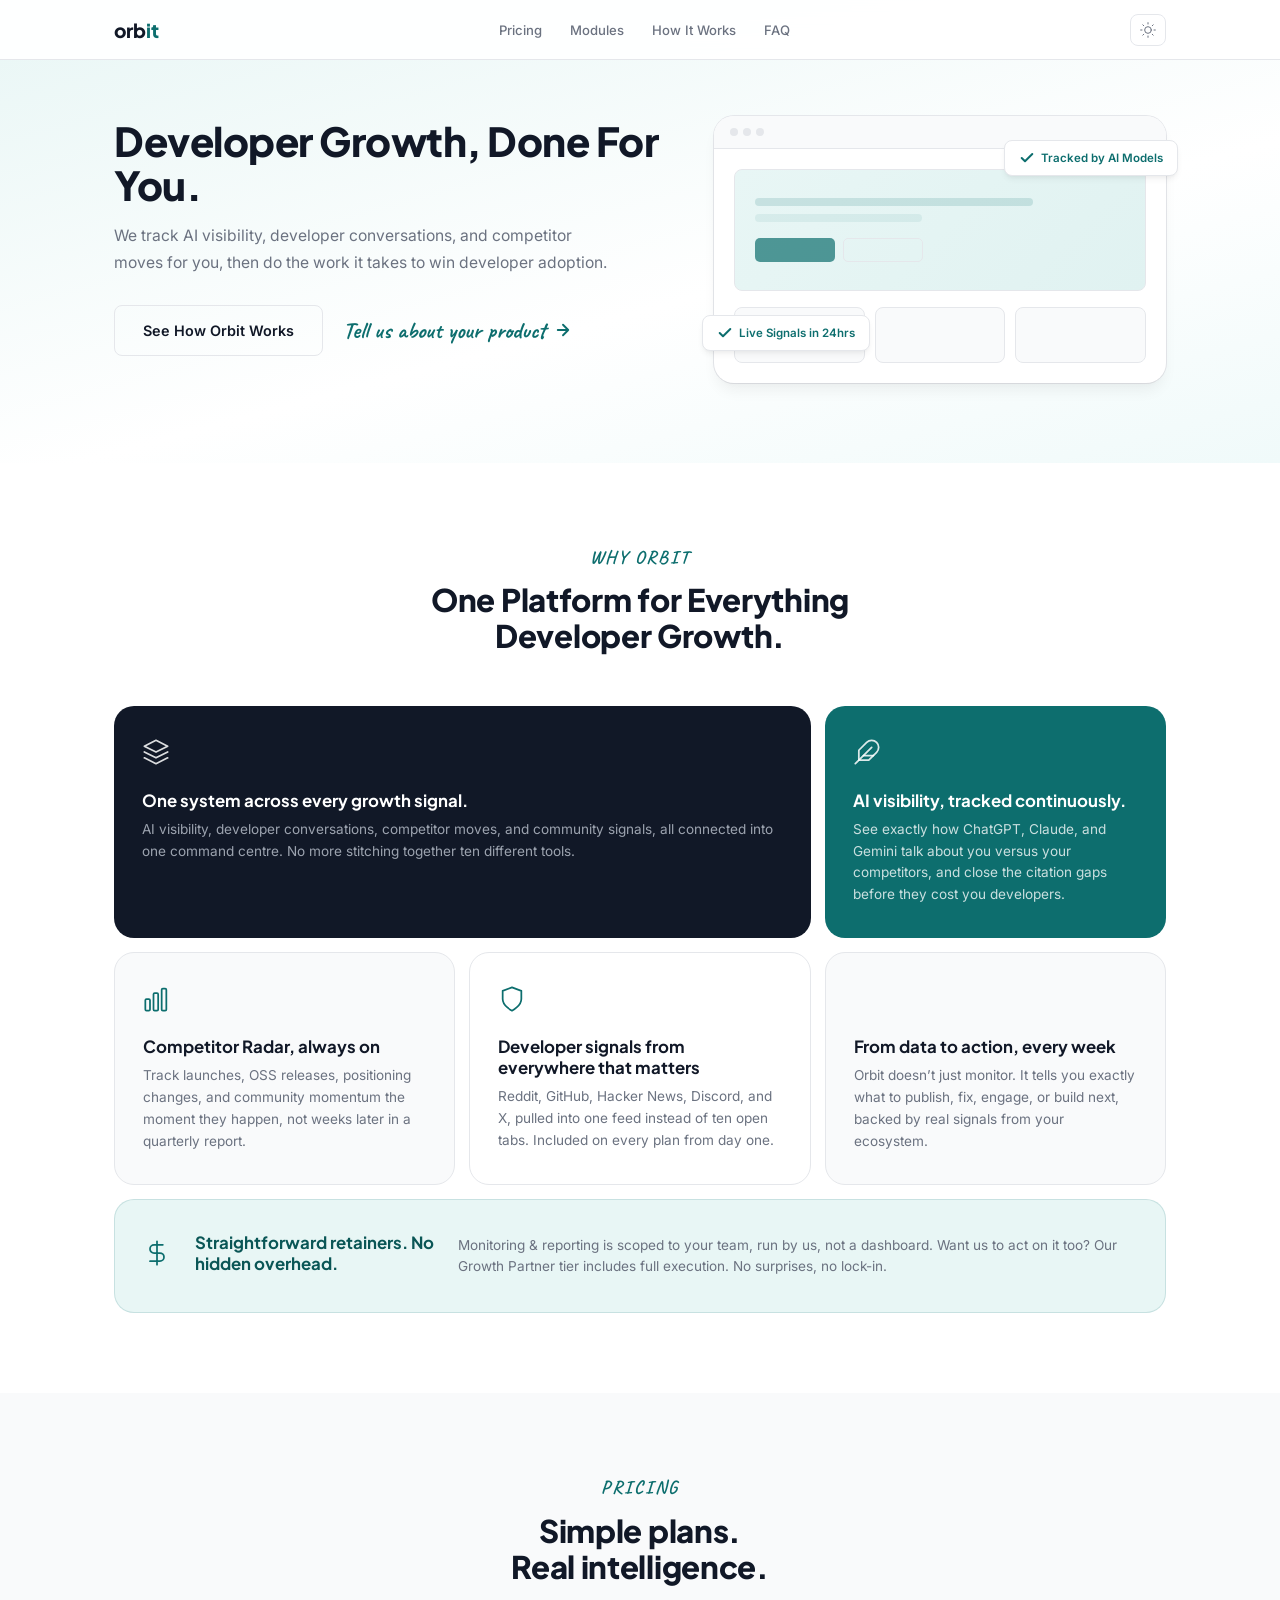
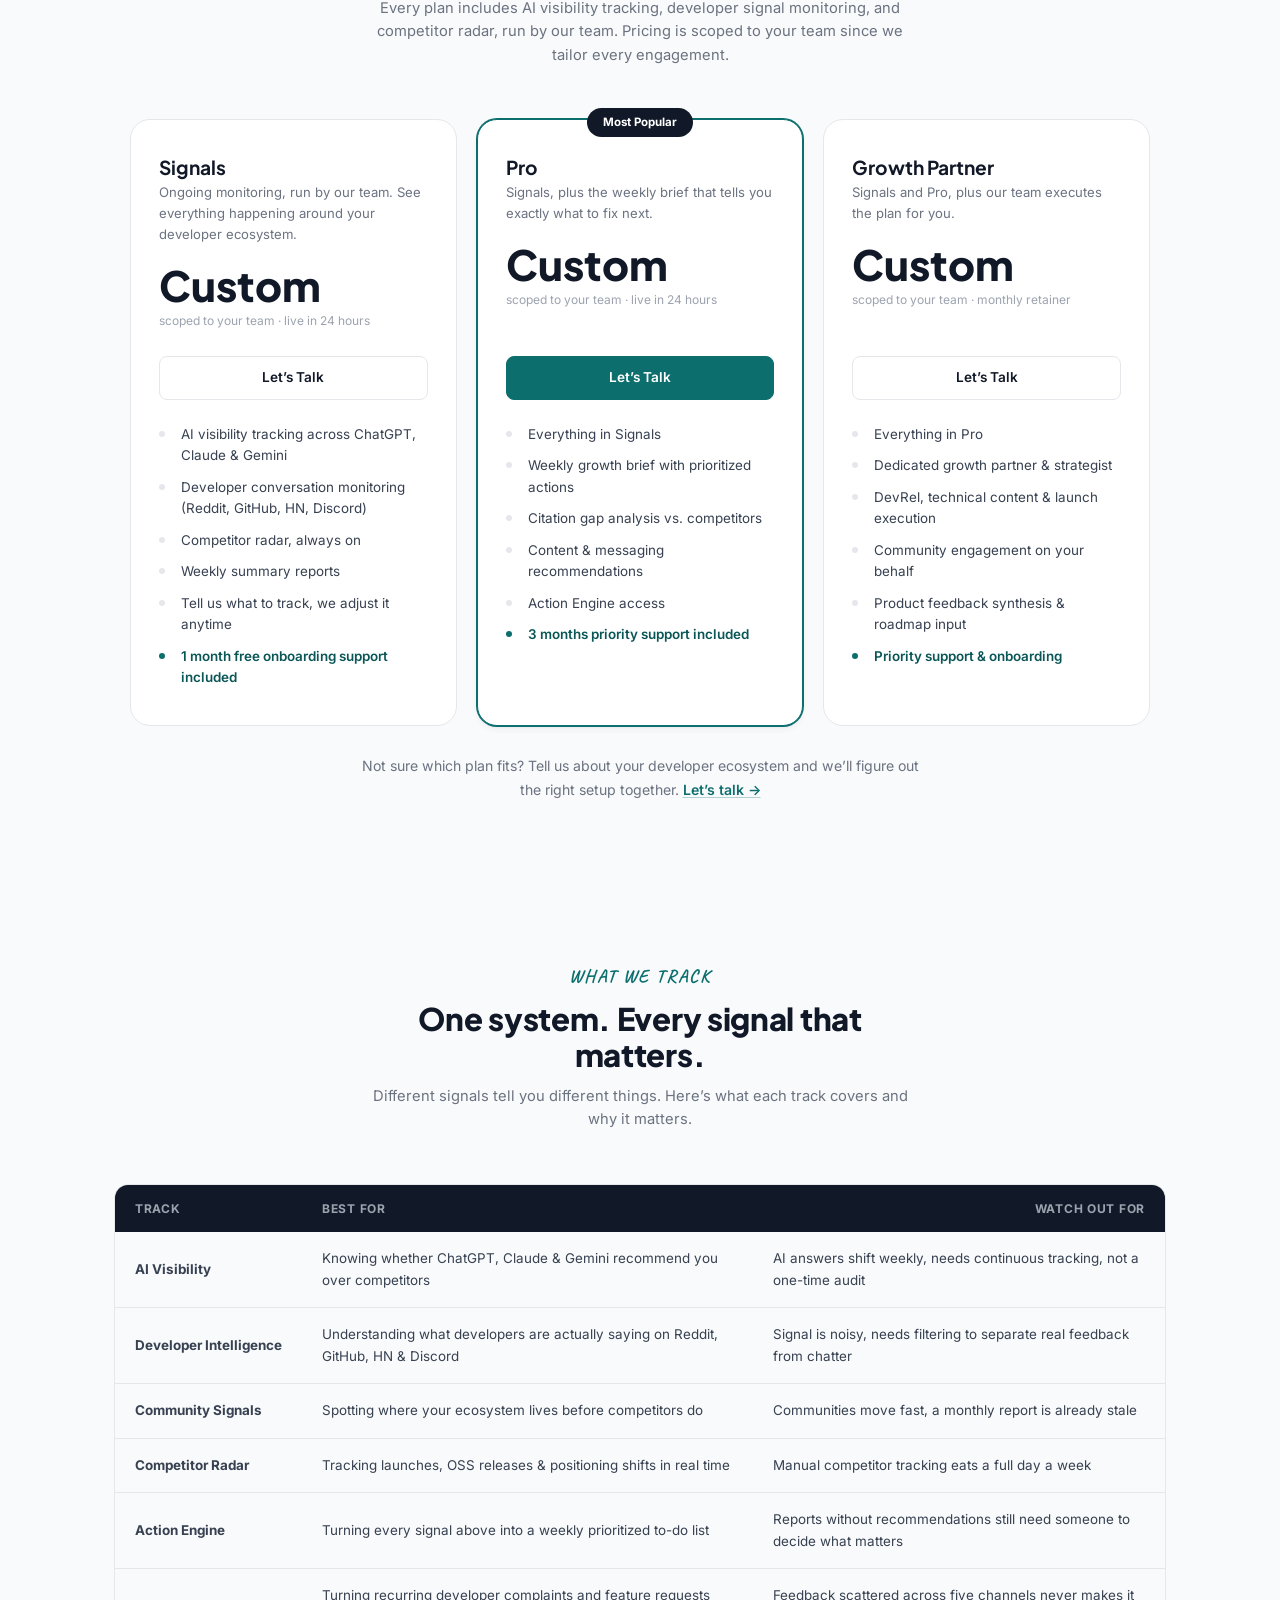
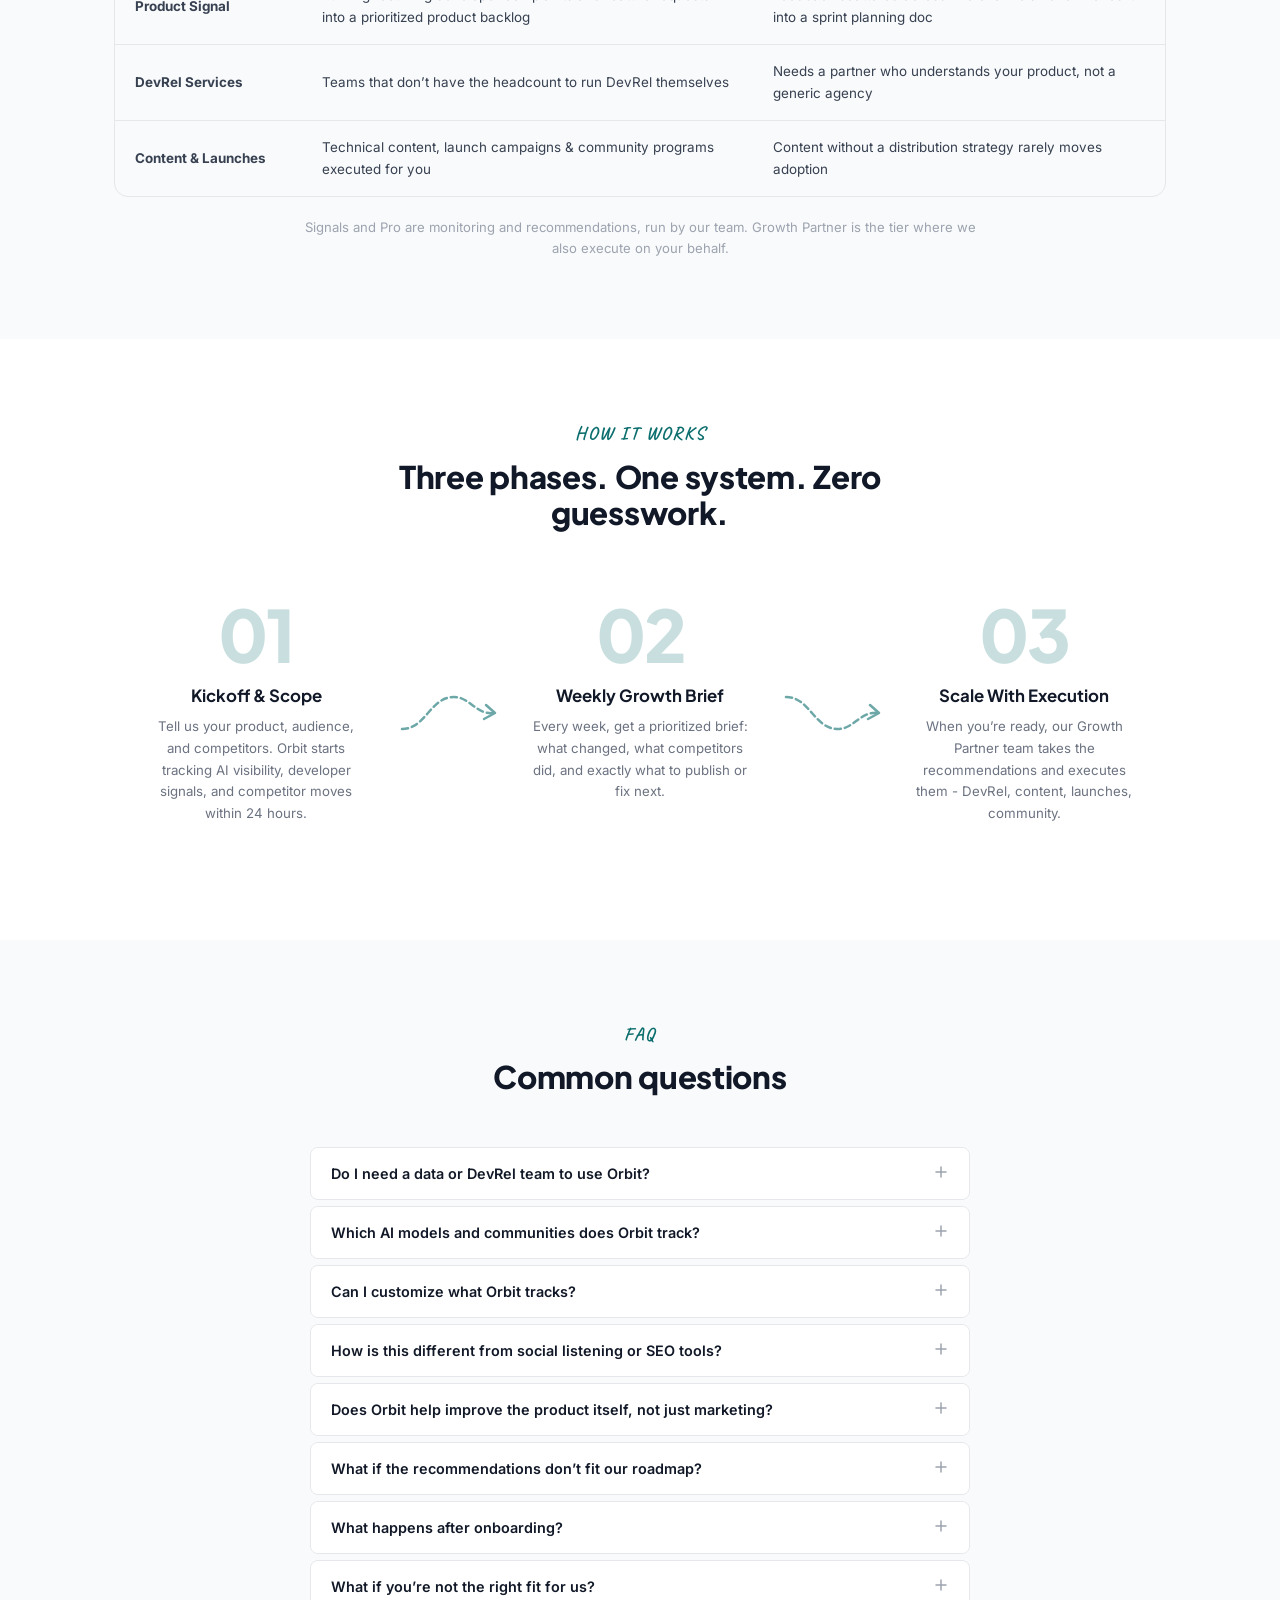
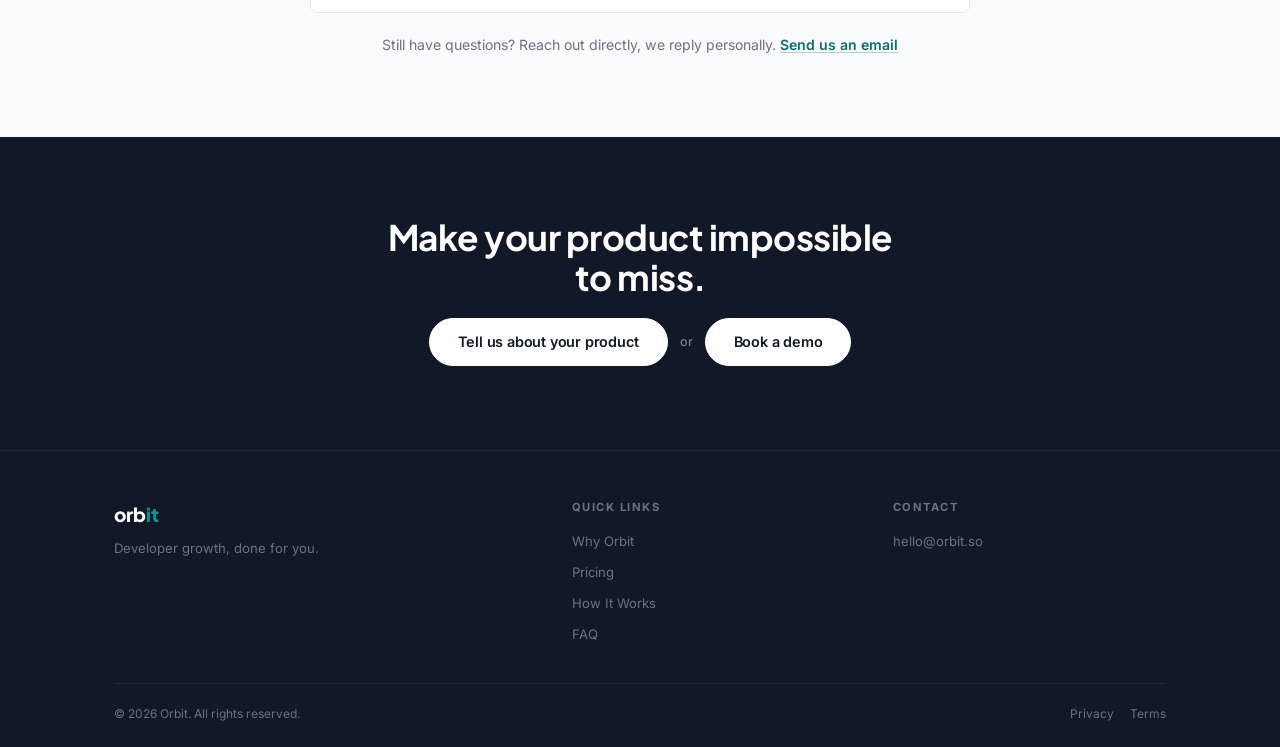
==== commit fa2f929a: "Drop all listed prices, keep the 3-tier structure As a new offering, showing fixed $/month rates fel" ====
--- a/index.html
+++ b/index.html
@@ -133,7 +133,7 @@
         <div class="wb-card wb-soft wb-full">
           <div class="wb-icon"><svg width="28" height="28" viewBox="0 0 24 24" fill="none" stroke="currentColor" stroke-width="1.5" stroke-linecap="round" stroke-linejoin="round"><path class="wb-soft-pulse" d="M12 2v20M17 5H9.5a3.5 3.5 0 0 0 0 7h5a3.5 3.5 0 0 1 0 7H6"/></svg></div>
           <h3>Straightforward retainers. No hidden overhead.</h3>
-          <p>Monitoring &amp; reporting starts from $200/month, run by our team. Want us to act on it too? Our Growth Partner tier includes full execution. No surprises, no lock-in.</p>
+          <p>Monitoring &amp; reporting is scoped to your team, run by us, not a dashboard. Want us to act on it too? Our Growth Partner tier includes full execution. No surprises, no lock-in.</p>
         </div>
 
       </div>
@@ -146,7 +146,7 @@
       <div class="section-header">
         <div class="section-label">Pricing</div>
         <h2>Simple plans.<br>Real intelligence.</h2>
-        <p class="section-sub">Every plan includes AI visibility tracking, developer signal monitoring, and competitor radar, run by our team. Scale up when you want us to execute on it too.</p>
+        <p class="section-sub">Every plan includes AI visibility tracking, developer signal monitoring, and competitor radar, run by our team. Pricing is scoped to your team since we tailor every engagement.</p>
       </div>
 
       <div class="pricing-grid">
@@ -155,11 +155,10 @@
           <div class="plan-top">
             <h3>Signals</h3>
             <p class="plan-tagline">Ongoing monitoring, run by our team. See everything happening around your developer ecosystem.</p>
-            <span class="price-from">From</span>
-            <div class="price"><span class="rupee">$</span><span class="amount">200</span></div>
-            <span class="price-note">per month &middot; managed by our team &middot; live in 24 hours</span>
-          </div>
-          <a href="#" onclick="openContactForm();return false;" class="btn btn-outline btn-block">Get Started</a>
+            <div class="price"><span class="amount">Custom</span></div>
+            <span class="price-note">scoped to your team &middot; live in 24 hours</span>
+          </div>
+          <a href="#" onclick="openContactForm();return false;" class="btn btn-outline btn-block">Let&rsquo;s Talk</a>
           <ul class="plan-features">
             <li>AI visibility tracking across ChatGPT, Claude &amp; Gemini</li>
             <li>Developer conversation monitoring (Reddit, GitHub, HN, Discord)</li>
@@ -175,11 +174,10 @@
           <div class="plan-top">
             <h3>Pro</h3>
             <p class="plan-tagline">Signals, plus the weekly brief that tells you exactly what to fix next.</p>
-            <span class="price-from">From</span>
-            <div class="price"><span class="rupee">$</span><span class="amount">1,000</span></div>
-            <span class="price-note">per month &middot; live in 24 hours</span>
-          </div>
-          <a href="#" onclick="openContactForm();return false;" class="btn btn-accent btn-block">Get Started</a>
+            <div class="price"><span class="amount">Custom</span></div>
+            <span class="price-note">scoped to your team &middot; live in 24 hours</span>
+          </div>
+          <a href="#" onclick="openContactForm();return false;" class="btn btn-accent btn-block">Let&rsquo;s Talk</a>
           <ul class="plan-features">
             <li>Everything in Signals</li>
             <li>Weekly growth brief with prioritized actions</li>
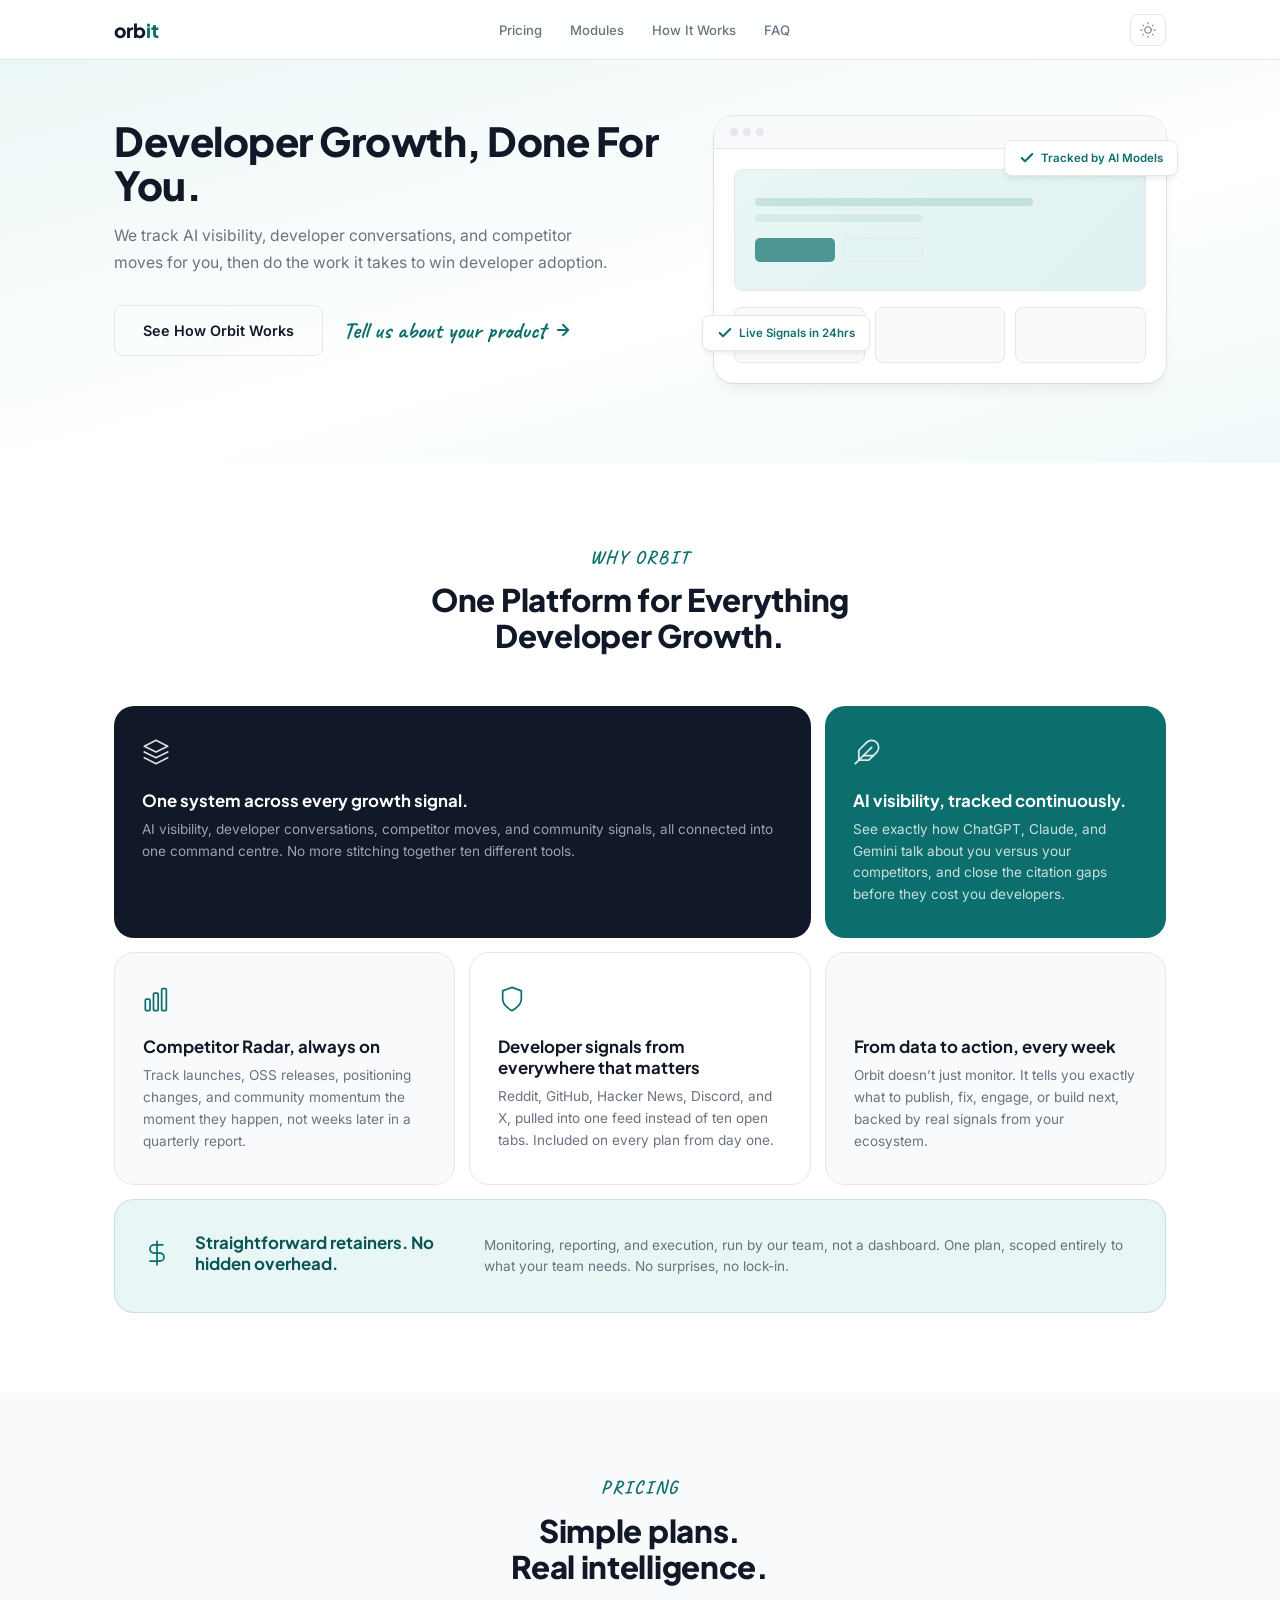
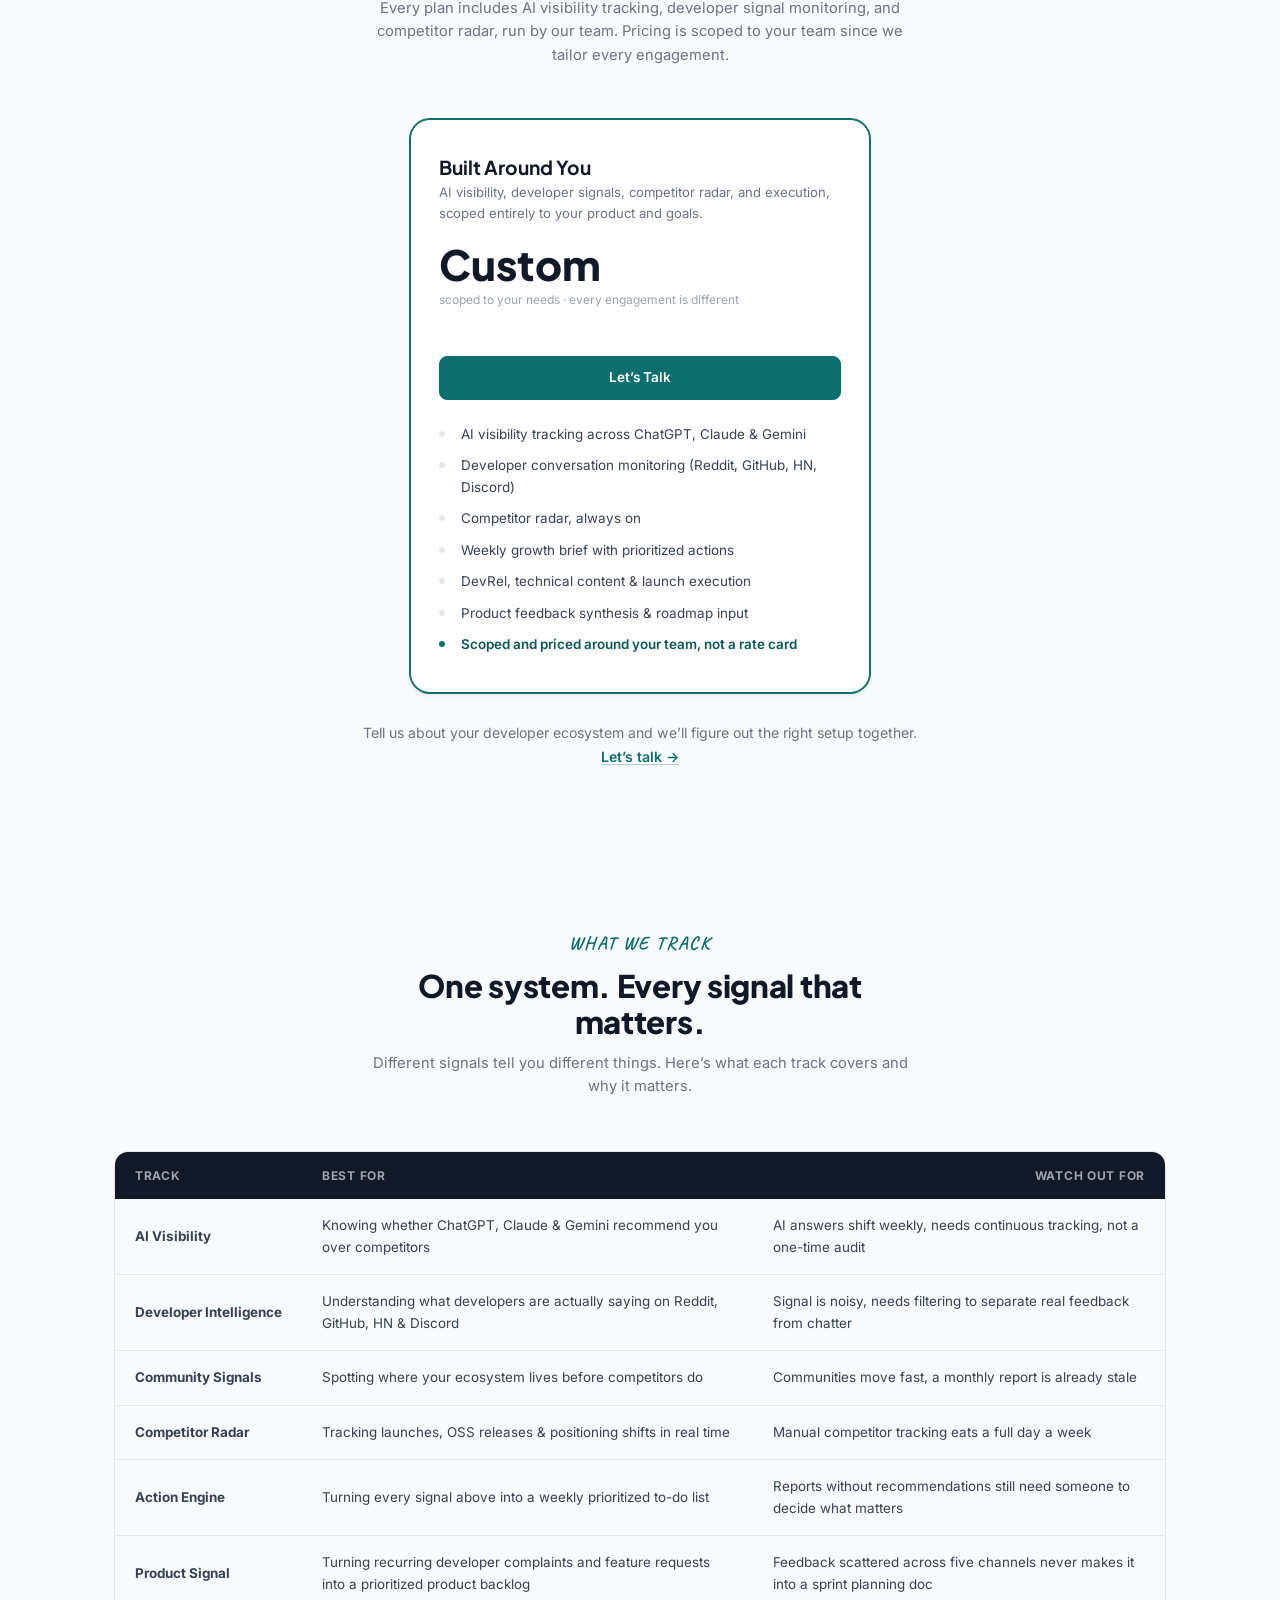
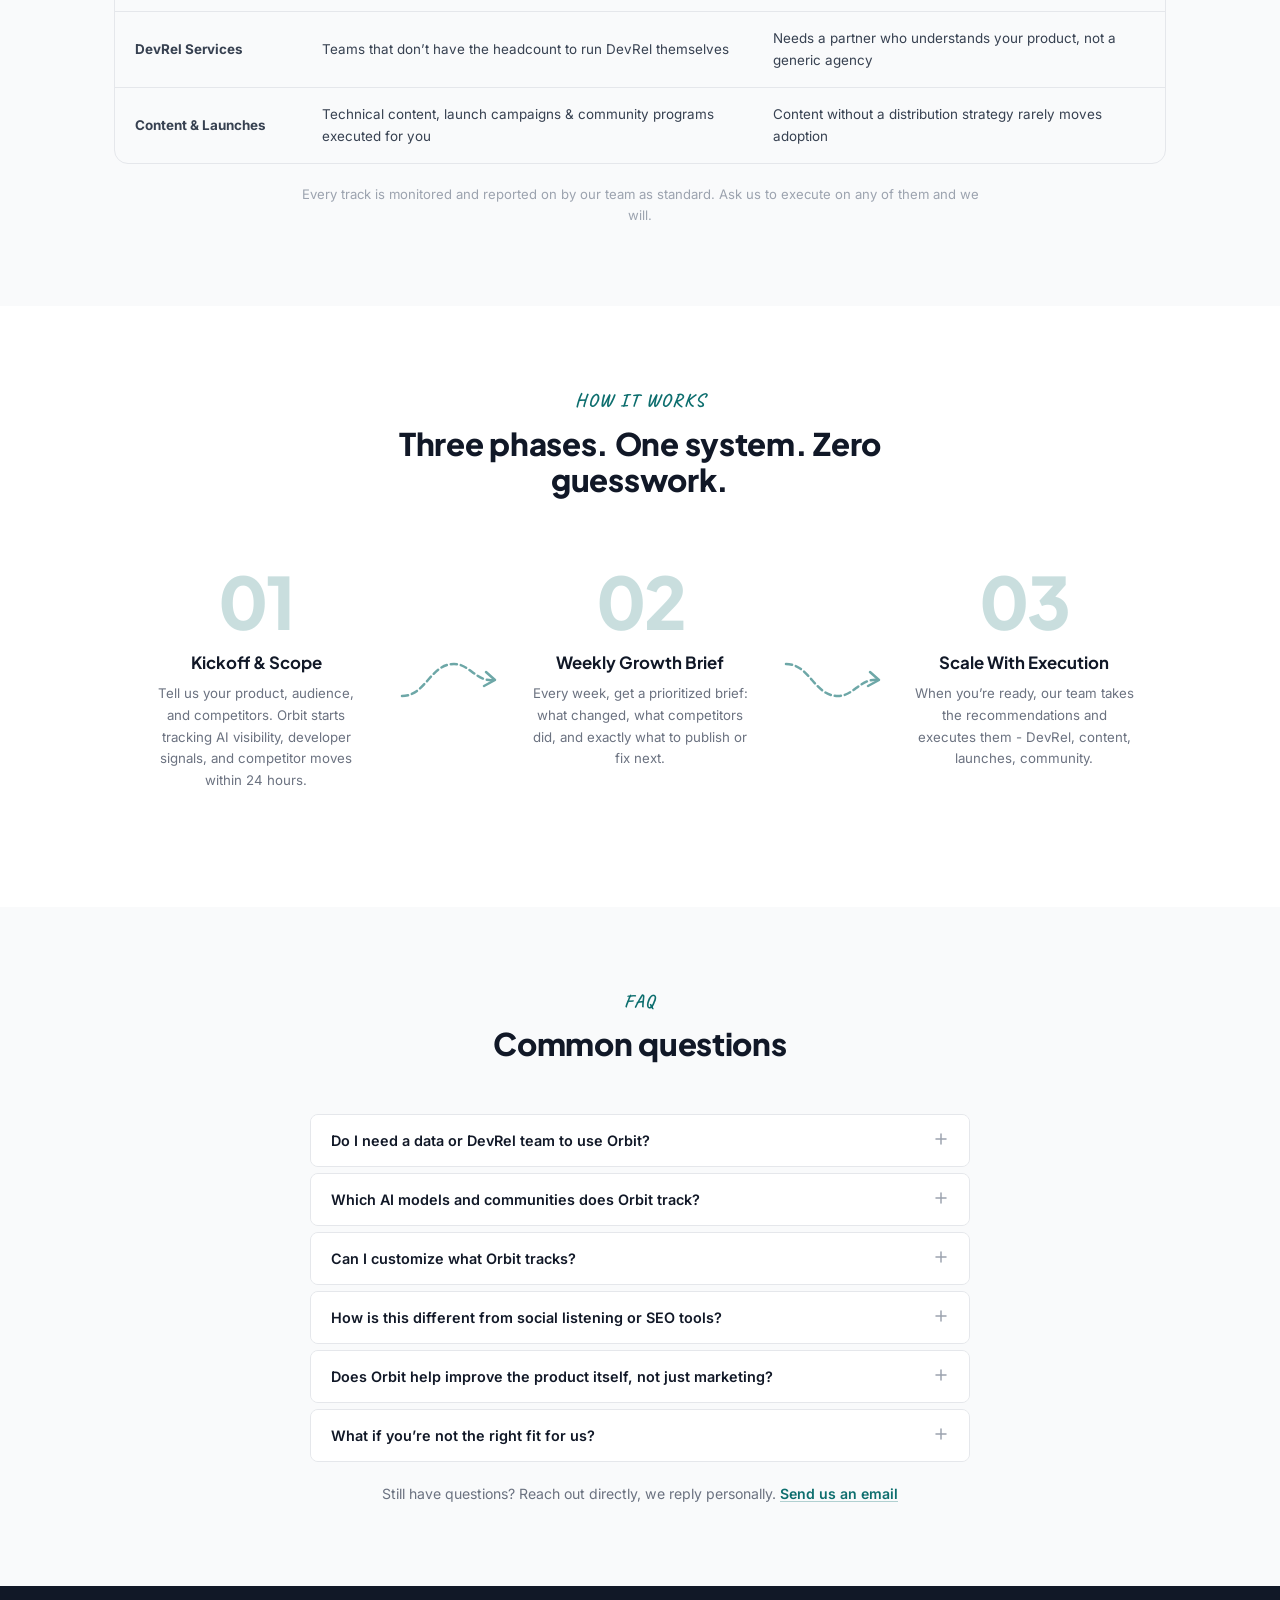
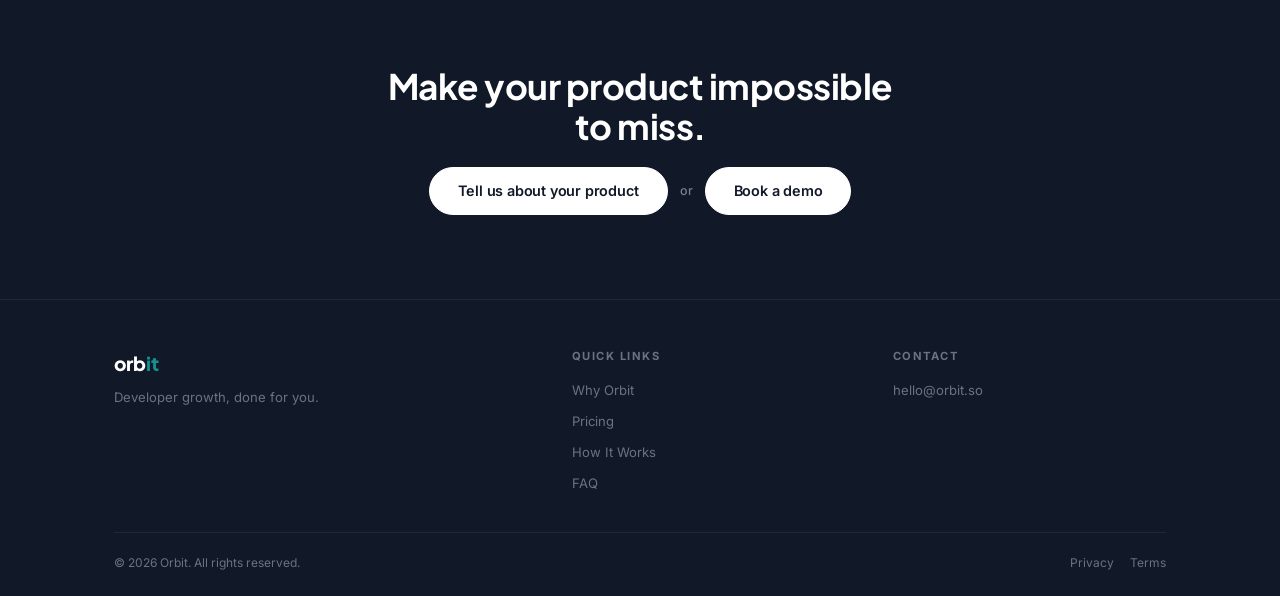
==== commit b9407e96: "Collapse pricing to one custom plan, trim FAQ to 6 Replaces the three-tier pricing grid with a singl" ====
--- a/index.html
+++ b/index.html
@@ -133,7 +133,7 @@
         <div class="wb-card wb-soft wb-full">
           <div class="wb-icon"><svg width="28" height="28" viewBox="0 0 24 24" fill="none" stroke="currentColor" stroke-width="1.5" stroke-linecap="round" stroke-linejoin="round"><path class="wb-soft-pulse" d="M12 2v20M17 5H9.5a3.5 3.5 0 0 0 0 7h5a3.5 3.5 0 0 1 0 7H6"/></svg></div>
           <h3>Straightforward retainers. No hidden overhead.</h3>
-          <p>Monitoring &amp; reporting is scoped to your team, run by us, not a dashboard. Want us to act on it too? Our Growth Partner tier includes full execution. No surprises, no lock-in.</p>
+          <p>Monitoring, reporting, and execution, run by our team, not a dashboard. One plan, scoped entirely to what your team needs. No surprises, no lock-in.</p>
         </div>
 
       </div>
@@ -149,66 +149,30 @@
         <p class="section-sub">Every plan includes AI visibility tracking, developer signal monitoring, and competitor radar, run by our team. Pricing is scoped to your team since we tailor every engagement.</p>
       </div>
 
-      <div class="pricing-grid">
-
-        <div class="pricing-card">
+      <div class="pricing-grid" style="grid-template-columns: 1fr;">
+
+        <div class="pricing-card featured" style="max-width: 460px; margin: 0 auto;">
           <div class="plan-top">
-            <h3>Signals</h3>
-            <p class="plan-tagline">Ongoing monitoring, run by our team. See everything happening around your developer ecosystem.</p>
+            <h3>Built Around You</h3>
+            <p class="plan-tagline">AI visibility, developer signals, competitor radar, and execution, scoped entirely to your product and goals.</p>
             <div class="price"><span class="amount">Custom</span></div>
-            <span class="price-note">scoped to your team &middot; live in 24 hours</span>
+            <span class="price-note">scoped to your needs &middot; every engagement is different</span>
           </div>
-          <a href="#" onclick="openContactForm();return false;" class="btn btn-outline btn-block">Let&rsquo;s Talk</a>
+          <a href="" onclick="Calendly.initPopupWidget({url:'https://calendly.com/purvahk08/15mins'});return false;" class="btn btn-accent btn-block">Let&rsquo;s Talk</a>
           <ul class="plan-features">
             <li>AI visibility tracking across ChatGPT, Claude &amp; Gemini</li>
             <li>Developer conversation monitoring (Reddit, GitHub, HN, Discord)</li>
             <li>Competitor radar, always on</li>
-            <li>Weekly summary reports</li>
-            <li>Tell us what to track, we adjust it anytime</li>
-            <li class="highlight">1 month free onboarding support included</li>
+            <li>Weekly growth brief with prioritized actions</li>
+            <li>DevRel, technical content &amp; launch execution</li>
+            <li>Product feedback synthesis &amp; roadmap input</li>
+            <li class="highlight">Scoped and priced around your team, not a rate card</li>
           </ul>
         </div>
 
-        <div class="pricing-card featured">
-          <div class="featured-tag">Most Popular</div>
-          <div class="plan-top">
-            <h3>Pro</h3>
-            <p class="plan-tagline">Signals, plus the weekly brief that tells you exactly what to fix next.</p>
-            <div class="price"><span class="amount">Custom</span></div>
-            <span class="price-note">scoped to your team &middot; live in 24 hours</span>
-          </div>
-          <a href="#" onclick="openContactForm();return false;" class="btn btn-accent btn-block">Let&rsquo;s Talk</a>
-          <ul class="plan-features">
-            <li>Everything in Signals</li>
-            <li>Weekly growth brief with prioritized actions</li>
-            <li>Citation gap analysis vs. competitors</li>
-            <li>Content &amp; messaging recommendations</li>
-            <li>Action Engine access</li>
-            <li class="highlight">3 months priority support included</li>
-          </ul>
-        </div>
-
-        <div class="pricing-card">
-          <div class="plan-top">
-            <h3>Growth Partner</h3>
-            <p class="plan-tagline">Signals and Pro, plus our team executes the plan for you.</p>
-            <div class="price"><span class="amount">Custom</span></div>
-            <span class="price-note">scoped to your team &middot; monthly retainer</span>
-          </div>
-          <a href="" onclick="Calendly.initPopupWidget({url:'https://calendly.com/purvahk08/15mins'});return false;" class="btn btn-outline btn-block">Let&rsquo;s Talk</a>
-          <ul class="plan-features">
-            <li>Everything in Pro</li>
-            <li>Dedicated growth partner &amp; strategist</li>
-            <li>DevRel, technical content &amp; launch execution</li>
-            <li>Community engagement on your behalf</li>
-            <li>Product feedback synthesis &amp; roadmap input</li>
-            <li class="highlight">Priority support &amp; onboarding</li>
-          </ul>
-        </div>
-
-      </div>
-
-      <p class="pricing-footer-note">Not sure which plan fits? Tell us about your developer ecosystem and we&rsquo;ll figure out the right setup together. <a href="" onclick="Calendly.initPopupWidget({url:'https://calendly.com/purvahk08/15mins'});return false;" class="pricing-footer-link">Let&rsquo;s talk &rarr;</a></p>
+      </div>
+
+      <p class="pricing-footer-note">Tell us about your developer ecosystem and we&rsquo;ll figure out the right setup together. <a href="" onclick="Calendly.initPopupWidget({url:'https://calendly.com/purvahk08/15mins'});return false;" class="pricing-footer-link">Let&rsquo;s talk &rarr;</a></p>
     </div>
   </section>
 
@@ -274,7 +238,7 @@
           </tbody>
         </table>
       </div>
-      <p class="platform-note">Signals and Pro are monitoring and recommendations, run by our team. Growth Partner is the tier where we also execute on your behalf.</p>
+      <p class="platform-note">Every track is monitored and reported on by our team as standard. Ask us to execute on any of them and we will.</p>
     </div>
   </section>
 
@@ -311,7 +275,7 @@
         <div class="step-flow-item">
           <div class="step-flow-num">03</div>
           <h3>Scale With Execution</h3>
-          <p>When you&rsquo;re ready, our Growth Partner team takes the recommendations and executes them - DevRel, content, launches, community.</p>
+          <p>When you&rsquo;re ready, our team takes the recommendations and executes them - DevRel, content, launches, community.</p>
         </div>
       </div>
     </div>
@@ -325,13 +289,11 @@
         <h2>Common questions</h2>
       </div>
       <div class="faq-list">
-        <div class="faq-item"><button class="faq-q">Do I need a data or DevRel team to use Orbit? <span class="faq-toggle"><svg width="16" height="16" viewBox="0 0 16 16" fill="none"><path d="M8 3v10M3 8h10" stroke="currentColor" stroke-width="1.5" stroke-linecap="round"/></svg></span></button><div class="faq-a"><p>No. Orbit surfaces recommendations in plain language. If you want us to execute them too, that&rsquo;s what Growth Partner is for.</p></div></div>
+        <div class="faq-item"><button class="faq-q">Do I need a data or DevRel team to use Orbit? <span class="faq-toggle"><svg width="16" height="16" viewBox="0 0 16 16" fill="none"><path d="M8 3v10M3 8h10" stroke="currentColor" stroke-width="1.5" stroke-linecap="round"/></svg></span></button><div class="faq-a"><p>No. Orbit surfaces recommendations in plain language, and our team can execute on them for you if you&rsquo;d rather hand it off.</p></div></div>
         <div class="faq-item"><button class="faq-q">Which AI models and communities does Orbit track? <span class="faq-toggle"><svg width="16" height="16" viewBox="0 0 16 16" fill="none"><path d="M8 3v10M3 8h10" stroke="currentColor" stroke-width="1.5" stroke-linecap="round"/></svg></span></button><div class="faq-a"><p>ChatGPT, Claude, Gemini, and Perplexity for AI visibility; Reddit, GitHub, Hacker News, Discord, and X for developer signals. We add sources on request.</p></div></div>
         <div class="faq-item"><button class="faq-q">Can I customize what Orbit tracks? <span class="faq-toggle"><svg width="16" height="16" viewBox="0 0 16 16" fill="none"><path d="M8 3v10M3 8h10" stroke="currentColor" stroke-width="1.5" stroke-linecap="round"/></svg></span></button><div class="faq-a"><p>Yes. Every engagement is scoped to your product, audience, competitors, and communities, no generic template. We adjust it anytime you need.</p></div></div>
         <div class="faq-item"><button class="faq-q">How is this different from social listening or SEO tools? <span class="faq-toggle"><svg width="16" height="16" viewBox="0 0 16 16" fill="none"><path d="M8 3v10M3 8h10" stroke="currentColor" stroke-width="1.5" stroke-linecap="round"/></svg></span></button><div class="faq-a"><p>Social listening tells you what happened. Orbit connects AI visibility, developer signals, and competitor moves into one weekly action plan, so you know what to do next.</p></div></div>
-        <div class="faq-item"><button class="faq-q">Does Orbit help improve the product itself, not just marketing? <span class="faq-toggle"><svg width="16" height="16" viewBox="0 0 16 16" fill="none"><path d="M8 3v10M3 8h10" stroke="currentColor" stroke-width="1.5" stroke-linecap="round"/></svg></span></button><div class="faq-a"><p>Yes. Product Signal takes the recurring complaints and feature requests we find across developer conversations and turns them into a prioritized backlog for your team, on Pro and above.</p></div></div>
-        <div class="faq-item"><button class="faq-q">What if the recommendations don&rsquo;t fit our roadmap? <span class="faq-toggle"><svg width="16" height="16" viewBox="0 0 16 16" fill="none"><path d="M8 3v10M3 8h10" stroke="currentColor" stroke-width="1.5" stroke-linecap="round"/></svg></span></button><div class="faq-a"><p>You&rsquo;re never locked into acting on anything, Signals and Pro are monitoring and advisory. Tell us what&rsquo;s off and we adjust the brief.</p></div></div>
-        <div class="faq-item"><button class="faq-q">What happens after onboarding? <span class="faq-toggle"><svg width="16" height="16" viewBox="0 0 16 16" fill="none"><path d="M8 3v10M3 8h10" stroke="currentColor" stroke-width="1.5" stroke-linecap="round"/></svg></span></button><div class="faq-a"><p>Onboarding is included with every plan. After that, our team keeps Signals and Pro running as a monthly retainer, while Growth Partner includes an ongoing dedicated strategist.</p></div></div>
+        <div class="faq-item"><button class="faq-q">Does Orbit help improve the product itself, not just marketing? <span class="faq-toggle"><svg width="16" height="16" viewBox="0 0 16 16" fill="none"><path d="M8 3v10M3 8h10" stroke="currentColor" stroke-width="1.5" stroke-linecap="round"/></svg></span></button><div class="faq-a"><p>Yes. Product Signal takes the recurring complaints and feature requests we find across developer conversations and turns them into a prioritized backlog for your team.</p></div></div>
         <div class="faq-item"><button class="faq-q">What if you&rsquo;re not the right fit for us? <span class="faq-toggle"><svg width="16" height="16" viewBox="0 0 16 16" fill="none"><path d="M8 3v10M3 8h10" stroke="currentColor" stroke-width="1.5" stroke-linecap="round"/></svg></span></button><div class="faq-a"><p>We&rsquo;ll tell you on the first call. No hard sell, ever. If your project isn&rsquo;t something we can deliver at the highest level, we&rsquo;ll say so honestly and point you in the right direction. We&rsquo;d rather turn down work than deliver something we&rsquo;re not proud of.</p></div></div>
       </div>
       <p class="faq-still">Still have questions? Reach out directly, we reply personally. <a href="mailto:hello@orbit.so" class="faq-still-link">Send us an email</a></p>
@@ -452,17 +414,17 @@
       terms: `<h2>Terms of Service</h2><p class="legal-date">Last updated: April 2026</p>
 <p>By subscribing to Orbit for developer growth intelligence, or related services, you agree to the following terms.</p>
 <h3>Services</h3>
-<p>Orbit provides developer growth intelligence (AI visibility, developer signals, competitor radar, product feedback synthesis) and, on Growth Partner plans, growth execution services (DevRel, content, community) as agreed in your onboarding scope. All work is scoped and confirmed before commencement.</p>
+<p>Orbit provides developer growth intelligence (AI visibility, developer signals, competitor radar, product feedback synthesis) and, where agreed, growth execution services (DevRel, content, community) as part of your engagement scope. All work is scoped and confirmed before commencement.</p>
 <h3>Payment</h3>
-<ul><li>Signals and Pro plans are billed monthly or annually in advance. Growth Partner engagements are scoped and invoiced per the agreed contract.</li><li>All prices are in USD unless otherwise stated.</li><li>Late payments may result in work being paused until the account is settled.</li></ul>
+<ul><li>Engagements are scoped and invoiced per the agreed contract, billed monthly or annually in advance.</li><li>All prices are in USD unless otherwise stated.</li><li>Late payments may result in work being paused until the account is settled.</li></ul>
 <h3>Configuration changes</h3>
-<p>You can update your tracked products, competitors, and communities at any time during your engagement at no additional cost. Changes that represent a change of scope (e.g. moving to Growth Partner execution) may be quoted separately.</p>
+<p>You can update your tracked products, competitors, and communities at any time during your engagement at no additional cost. Changes that represent a change of scope (e.g. adding execution work) may be quoted separately.</p>
 <h3>Intellectual property</h3>
 <p>You retain ownership of your own data. Orbit retains ownership of its platform, technology, and any aggregate or anonymized insights generated from platform usage. Orbit retains the right to reference client relationships unless you request otherwise in writing.</p>
 <h3>Third-party AI models &amp; platforms</h3>
 <p>Orbit reports on outputs from third-party AI models (ChatGPT, Claude, Gemini) and third-party developer communities (Reddit, GitHub, Hacker News, Discord, X). Orbit is not responsible for changes to how those models, platforms, or communities behave, or for content published by them. Those matters are between you and the relevant provider.</p>
 <h3>Onboarding period</h3>
-<p>A complimentary onboarding period is included with every plan (1 month on Signals, 3 months on Pro). After this period, plans continue at their standard monthly or annual rate. The onboarding period begins on the day your engagement starts.</p>
+<p>A complimentary onboarding period is included with every engagement. After this period, work continues at the agreed rate. The onboarding period begins on the day your engagement starts.</p>
 <h3>Confidentiality</h3>
 <p>All client information and business details shared with Orbit are kept strictly confidential and will not be disclosed to third parties without your written consent.</p>
 <h3>Limitation of liability</h3>
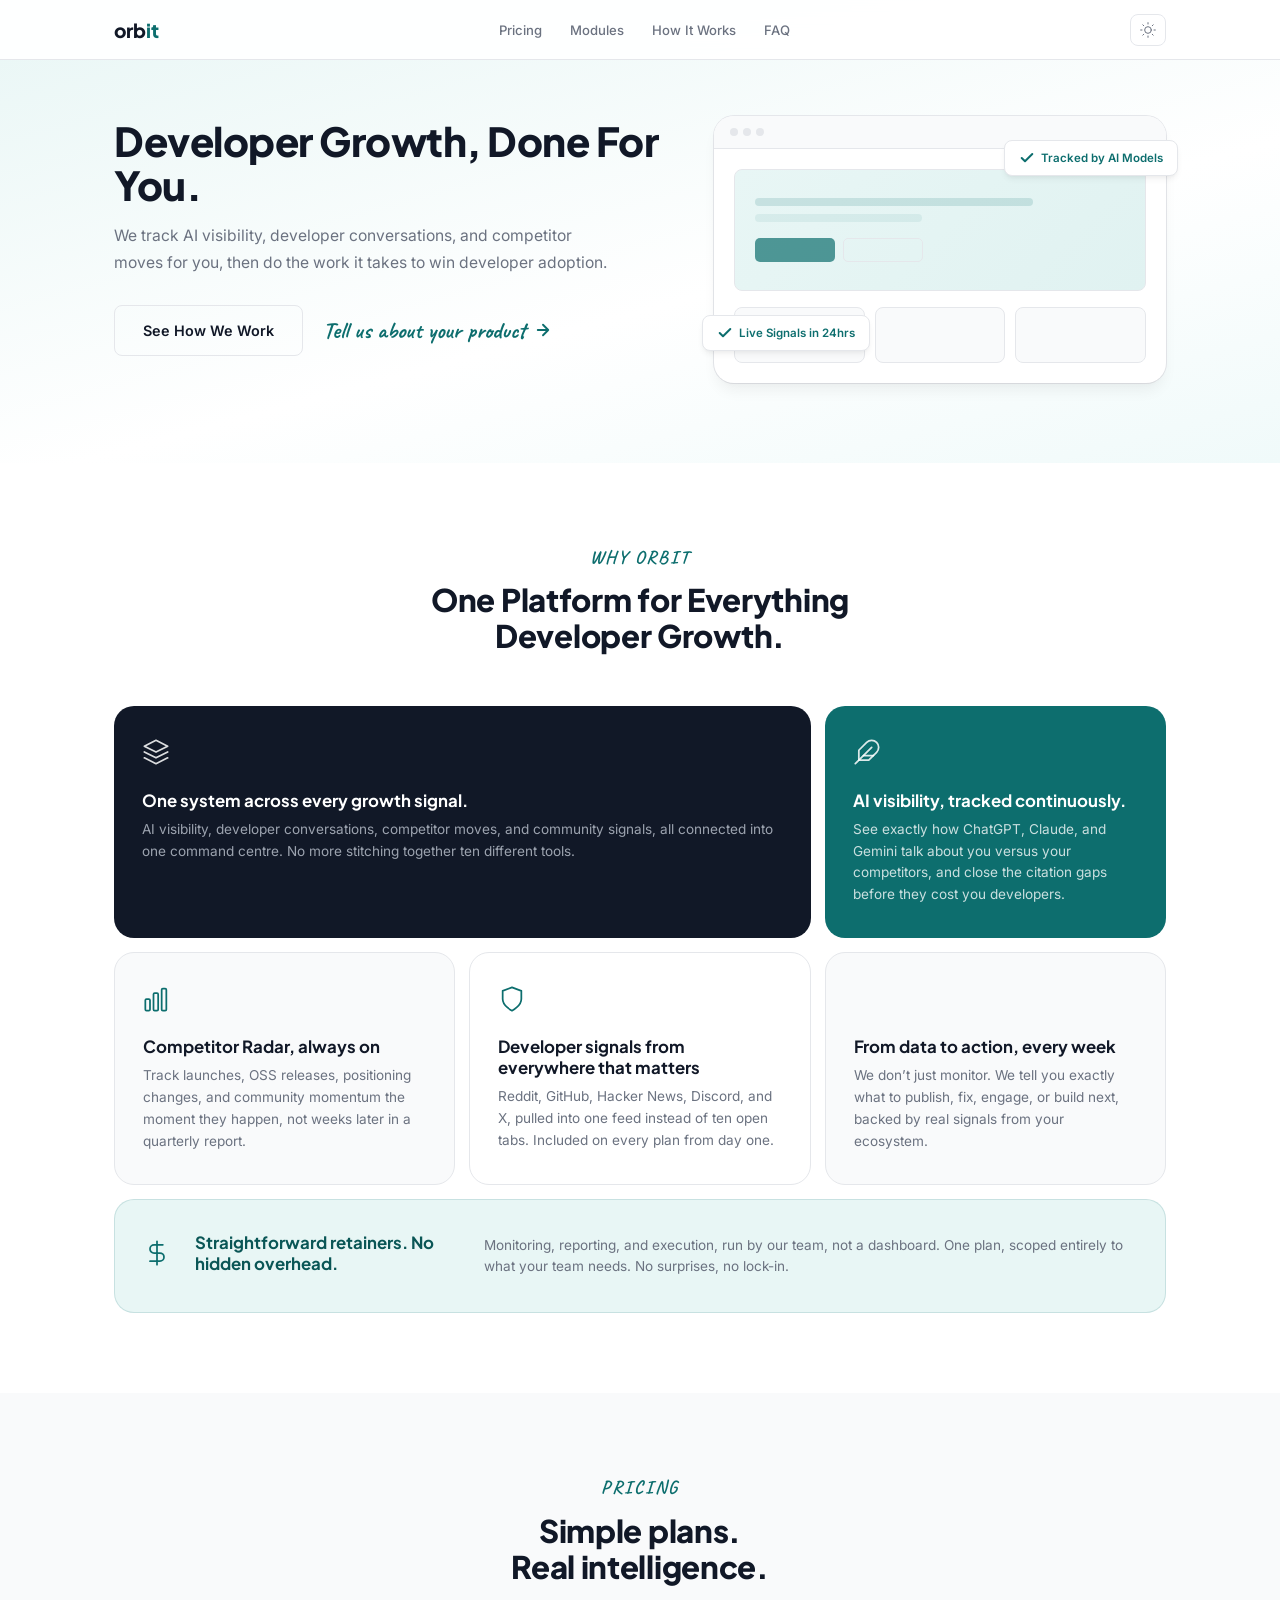
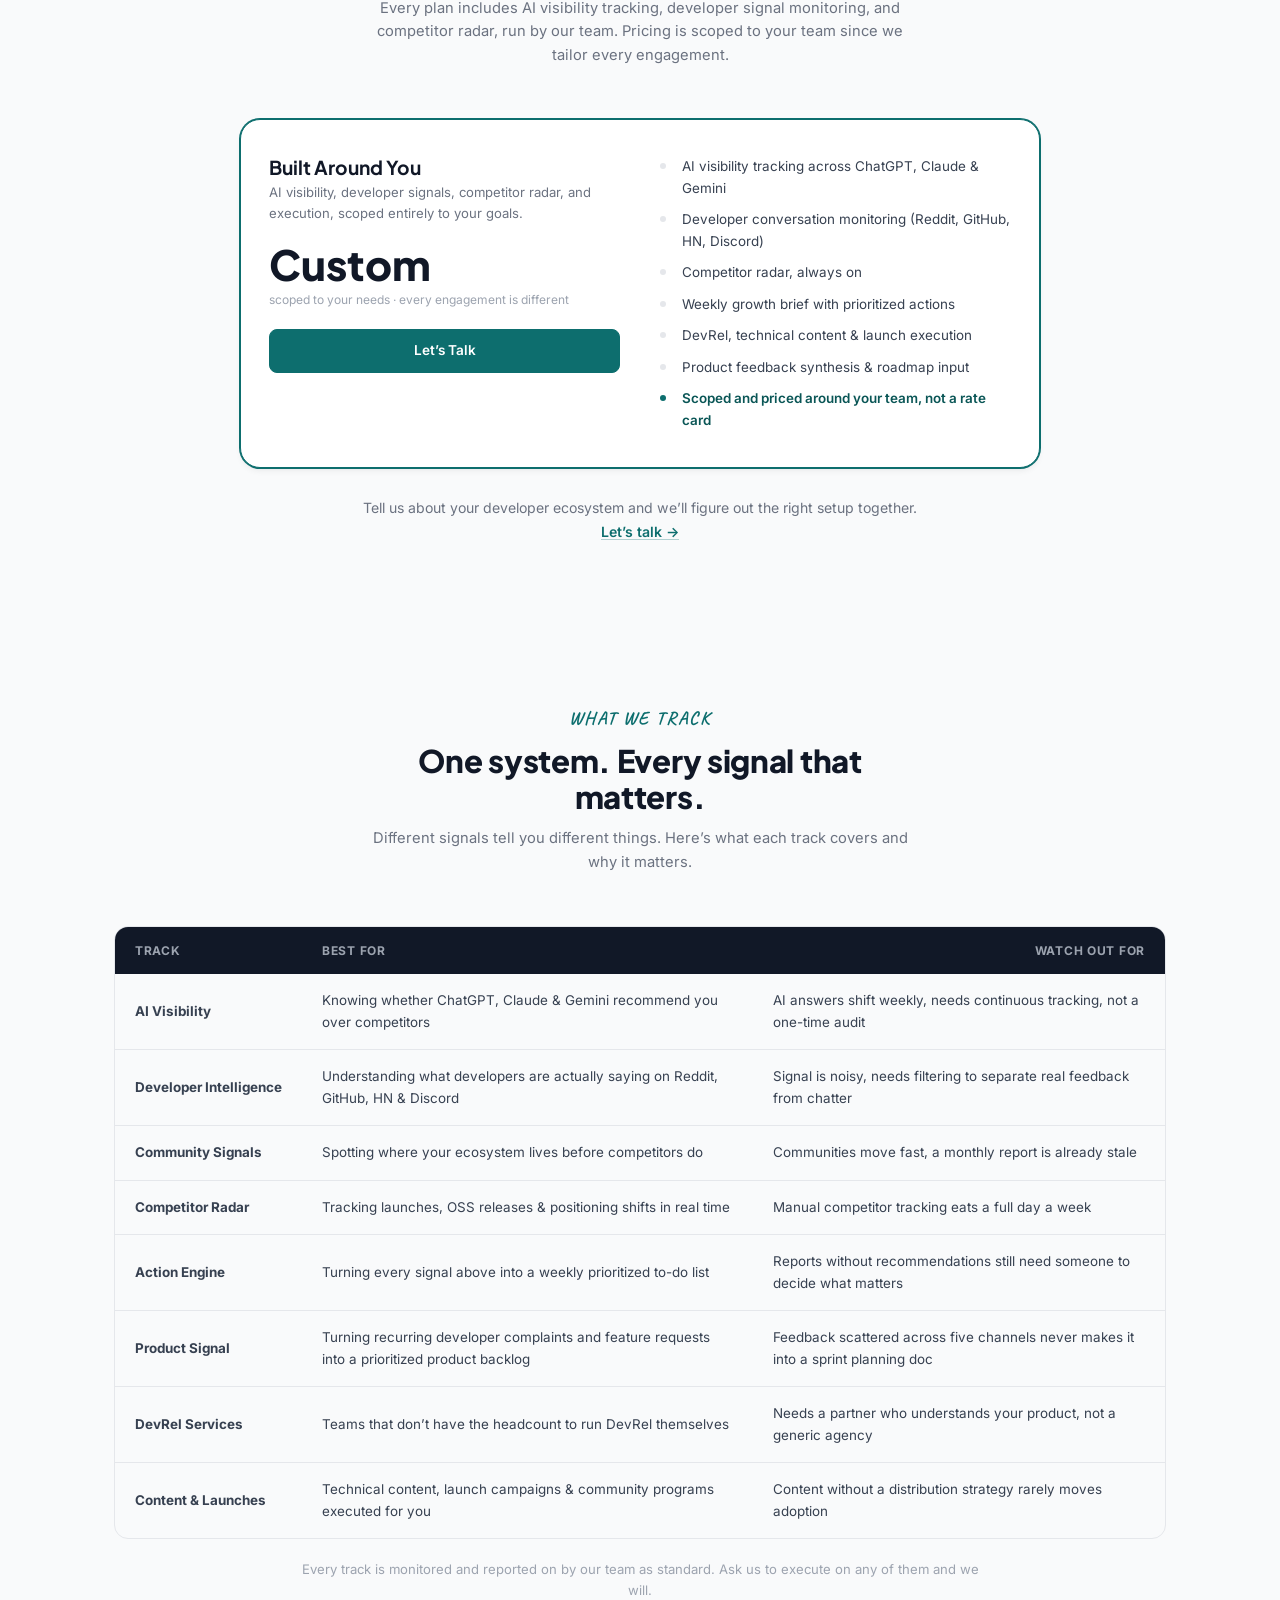
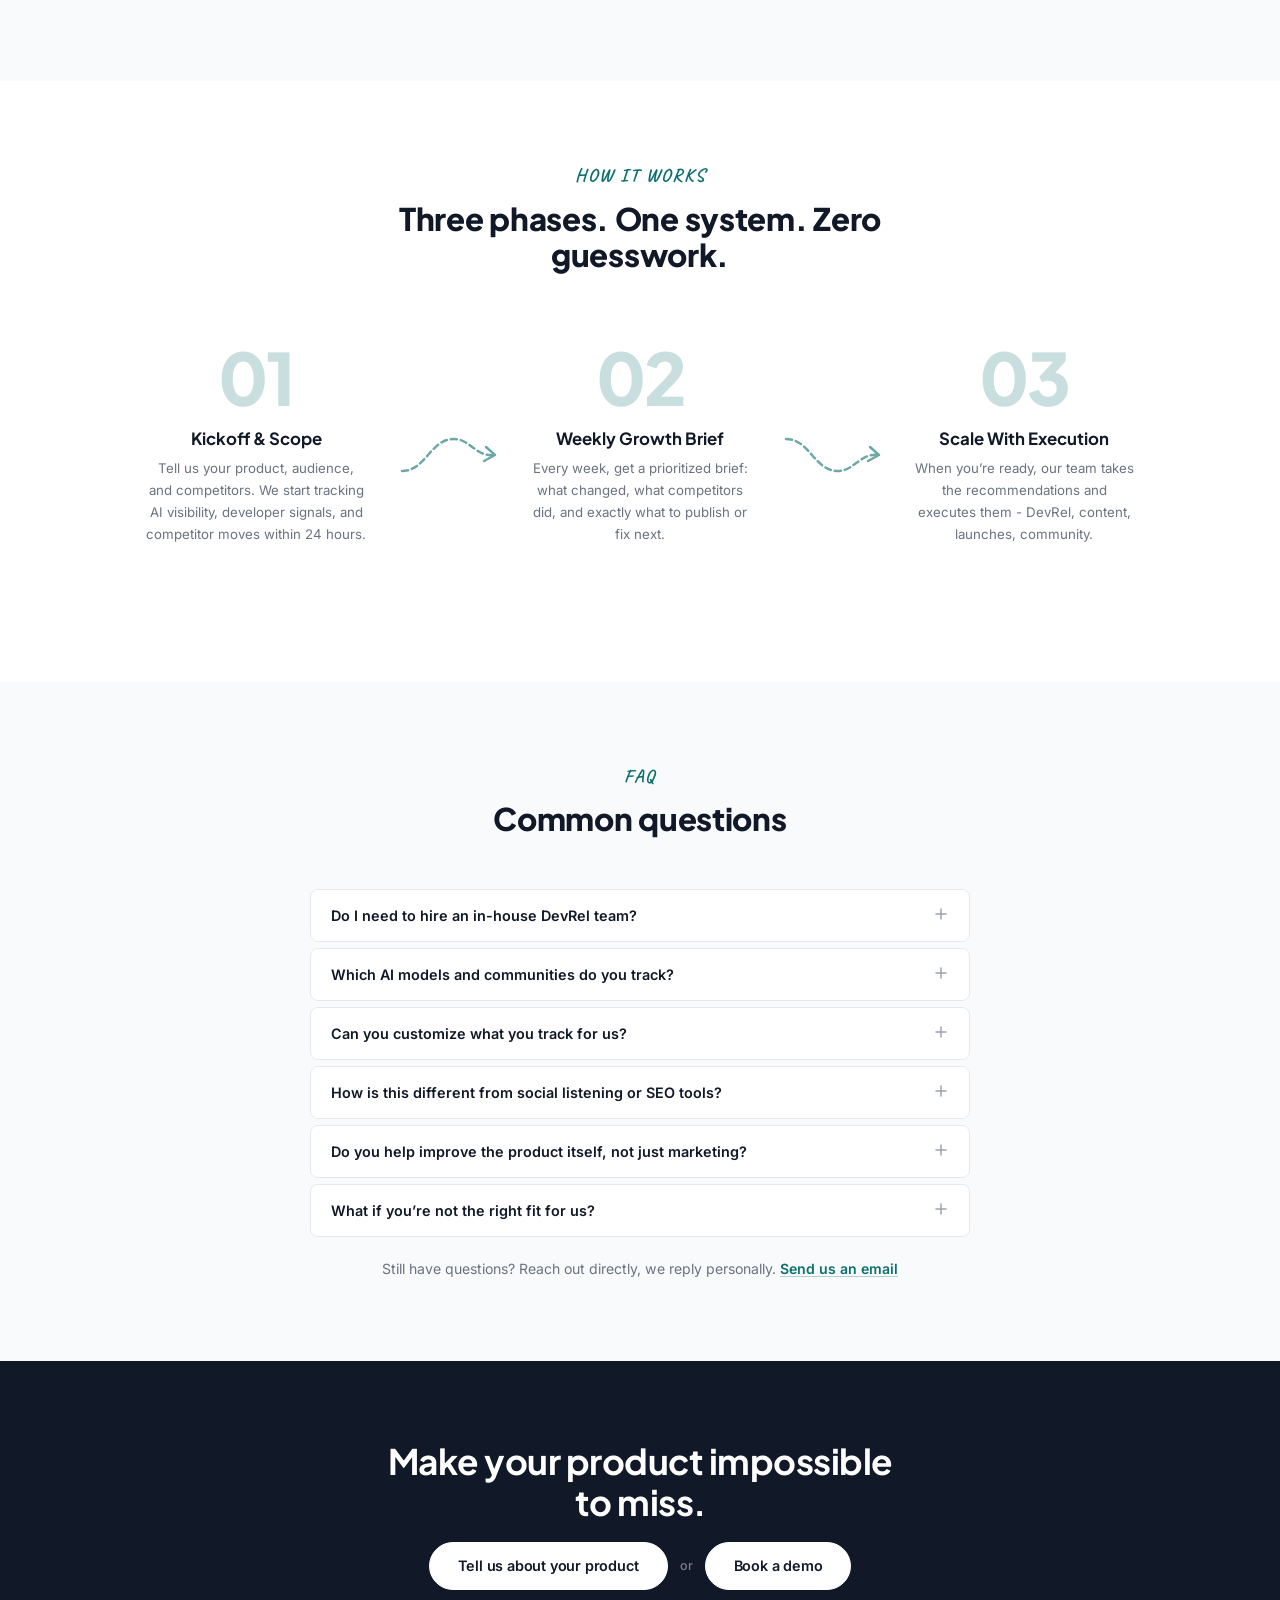
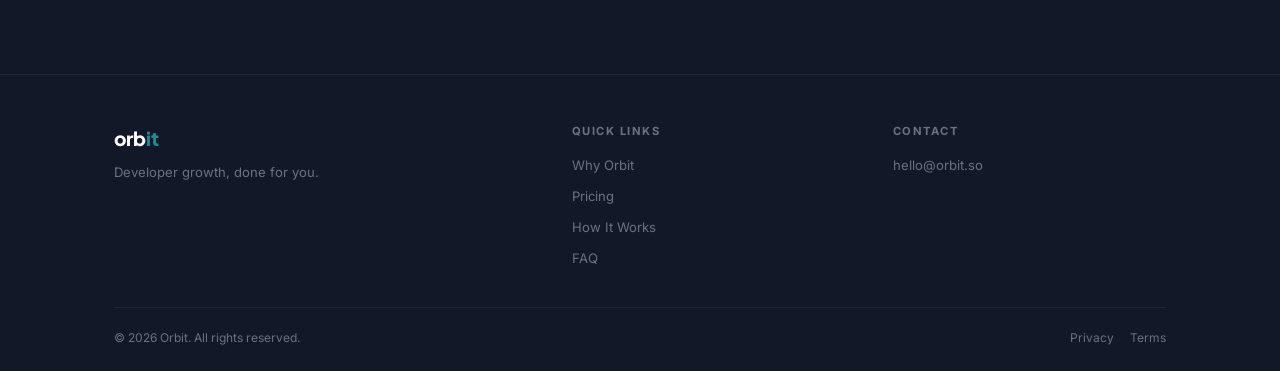
==== commit 333f01bd: "Two-column pricing card, drop remaining product-era language Pricing card now splits left (heading/p" ====
--- a/index.html
+++ b/index.html
@@ -4,7 +4,7 @@
   <meta charset="UTF-8" />
   <meta name="viewport" content="width=device-width, initial-scale=1.0" />
   <title>Orbit - Developer Growth, Done For You</title>
-  <meta name="description" content="Orbit tracks AI visibility, developer conversations, and competitor moves for AI companies, then does the work, DevRel, content, and product feedback, to turn it into developer adoption." />
+  <meta name="description" content="Orbit is the outsourced DevRel, AI visibility, and growth team for AI companies. We track developer conversations and competitor moves, then do the work, DevRel, content, and product feedback, to win developer adoption." />
   <link rel="preconnect" href="https://fonts.googleapis.com" />
   <link rel="preconnect" href="https://fonts.gstatic.com" crossorigin />
   <link href="https://fonts.googleapis.com/css2?family=Inter:wght@400;500;600;700;800&family=Plus+Jakarta+Sans:wght@600;700;800&family=Caveat:wght@700&display=swap" rel="stylesheet" />
@@ -52,7 +52,7 @@
         <h1>Developer Growth, Done For You.</h1>
         <p class="hero-sub">We track AI visibility, developer conversations, and competitor moves for you, then do the work it takes to win developer adoption.</p>
         <div class="hero-ctas">
-          <a href="#how" class="btn btn-outline btn-lg">See How Orbit Works</a>
+          <a href="#how" class="btn btn-outline btn-lg">See How We Work</a>
           <a href="#" onclick="openContactForm();return false;" class="hero-text-cta">Tell us about your product <svg class="hero-text-arrow" width="18" height="18" viewBox="0 0 24 24" fill="none" stroke="currentColor" stroke-width="2.5" stroke-linecap="round" stroke-linejoin="round"><path d="M5 12h14M12 5l7 7-7 7"/></svg></a>
         </div>
 
@@ -126,7 +126,7 @@
         <div class="wb-card wb-light">
           <div class="wb-icon"><svg width="28" height="28" viewBox="0 0 24 24" fill="none" stroke="currentColor" stroke-width="1.5" stroke-linecap="round" stroke-linejoin="round"><polyline class="wb-trend" points="22 7 13.5 15.5 8.5 10.5 2 17"/><polyline class="wb-trend-head" points="16 7 22 7 22 13"/></svg></div>
           <h3>From data to action, every week</h3>
-          <p>Orbit doesn&rsquo;t just monitor. It tells you exactly what to publish, fix, engage, or build next, backed by real signals from your ecosystem.</p>
+          <p>We don&rsquo;t just monitor. We tell you exactly what to publish, fix, engage, or build next, backed by real signals from your ecosystem.</p>
         </div>
 
         <!-- Row 3: Pricing — full width -->
@@ -151,23 +151,27 @@
 
       <div class="pricing-grid" style="grid-template-columns: 1fr;">
 
-        <div class="pricing-card featured" style="max-width: 460px; margin: 0 auto;">
-          <div class="plan-top">
-            <h3>Built Around You</h3>
-            <p class="plan-tagline">AI visibility, developer signals, competitor radar, and execution, scoped entirely to your product and goals.</p>
-            <div class="price"><span class="amount">Custom</span></div>
-            <span class="price-note">scoped to your needs &middot; every engagement is different</span>
+        <div class="pricing-card featured" style="max-width: 800px; margin: 0 auto; flex-direction: row; flex-wrap: wrap; gap: 40px;">
+          <div style="flex: 1; min-width: 240px; display: flex; flex-direction: column;">
+            <div class="plan-top" style="min-height: 0;">
+              <h3>Built Around You</h3>
+              <p class="plan-tagline">AI visibility, developer signals, competitor radar, and execution, scoped entirely to your goals.</p>
+              <div class="price"><span class="amount">Custom</span></div>
+              <span class="price-note">scoped to your needs &middot; every engagement is different</span>
+            </div>
+            <a href="" onclick="Calendly.initPopupWidget({url:'https://calendly.com/purvahk08/15mins'});return false;" class="btn btn-accent btn-block">Let&rsquo;s Talk</a>
           </div>
-          <a href="" onclick="Calendly.initPopupWidget({url:'https://calendly.com/purvahk08/15mins'});return false;" class="btn btn-accent btn-block">Let&rsquo;s Talk</a>
-          <ul class="plan-features">
-            <li>AI visibility tracking across ChatGPT, Claude &amp; Gemini</li>
-            <li>Developer conversation monitoring (Reddit, GitHub, HN, Discord)</li>
-            <li>Competitor radar, always on</li>
-            <li>Weekly growth brief with prioritized actions</li>
-            <li>DevRel, technical content &amp; launch execution</li>
-            <li>Product feedback synthesis &amp; roadmap input</li>
-            <li class="highlight">Scoped and priced around your team, not a rate card</li>
-          </ul>
+          <div style="flex: 1; min-width: 240px;">
+            <ul class="plan-features" style="margin-top: 0;">
+              <li>AI visibility tracking across ChatGPT, Claude &amp; Gemini</li>
+              <li>Developer conversation monitoring (Reddit, GitHub, HN, Discord)</li>
+              <li>Competitor radar, always on</li>
+              <li>Weekly growth brief with prioritized actions</li>
+              <li>DevRel, technical content &amp; launch execution</li>
+              <li>Product feedback synthesis &amp; roadmap input</li>
+              <li class="highlight">Scoped and priced around your team, not a rate card</li>
+            </ul>
+          </div>
         </div>
 
       </div>
@@ -253,7 +257,7 @@
         <div class="step-flow-item">
           <div class="step-flow-num">01</div>
           <h3>Kickoff &amp; Scope</h3>
-          <p>Tell us your product, audience, and competitors. Orbit starts tracking AI visibility, developer signals, and competitor moves within 24 hours.</p>
+          <p>Tell us your product, audience, and competitors. We start tracking AI visibility, developer signals, and competitor moves within 24 hours.</p>
         </div>
         <div class="step-flow-arrow" aria-hidden="true">
           <svg width="100" height="56" viewBox="0 0 100 56" fill="none">
@@ -289,11 +293,11 @@
         <h2>Common questions</h2>
       </div>
       <div class="faq-list">
-        <div class="faq-item"><button class="faq-q">Do I need a data or DevRel team to use Orbit? <span class="faq-toggle"><svg width="16" height="16" viewBox="0 0 16 16" fill="none"><path d="M8 3v10M3 8h10" stroke="currentColor" stroke-width="1.5" stroke-linecap="round"/></svg></span></button><div class="faq-a"><p>No. Orbit surfaces recommendations in plain language, and our team can execute on them for you if you&rsquo;d rather hand it off.</p></div></div>
-        <div class="faq-item"><button class="faq-q">Which AI models and communities does Orbit track? <span class="faq-toggle"><svg width="16" height="16" viewBox="0 0 16 16" fill="none"><path d="M8 3v10M3 8h10" stroke="currentColor" stroke-width="1.5" stroke-linecap="round"/></svg></span></button><div class="faq-a"><p>ChatGPT, Claude, Gemini, and Perplexity for AI visibility; Reddit, GitHub, Hacker News, Discord, and X for developer signals. We add sources on request.</p></div></div>
-        <div class="faq-item"><button class="faq-q">Can I customize what Orbit tracks? <span class="faq-toggle"><svg width="16" height="16" viewBox="0 0 16 16" fill="none"><path d="M8 3v10M3 8h10" stroke="currentColor" stroke-width="1.5" stroke-linecap="round"/></svg></span></button><div class="faq-a"><p>Yes. Every engagement is scoped to your product, audience, competitors, and communities, no generic template. We adjust it anytime you need.</p></div></div>
-        <div class="faq-item"><button class="faq-q">How is this different from social listening or SEO tools? <span class="faq-toggle"><svg width="16" height="16" viewBox="0 0 16 16" fill="none"><path d="M8 3v10M3 8h10" stroke="currentColor" stroke-width="1.5" stroke-linecap="round"/></svg></span></button><div class="faq-a"><p>Social listening tells you what happened. Orbit connects AI visibility, developer signals, and competitor moves into one weekly action plan, so you know what to do next.</p></div></div>
-        <div class="faq-item"><button class="faq-q">Does Orbit help improve the product itself, not just marketing? <span class="faq-toggle"><svg width="16" height="16" viewBox="0 0 16 16" fill="none"><path d="M8 3v10M3 8h10" stroke="currentColor" stroke-width="1.5" stroke-linecap="round"/></svg></span></button><div class="faq-a"><p>Yes. Product Signal takes the recurring complaints and feature requests we find across developer conversations and turns them into a prioritized backlog for your team.</p></div></div>
+        <div class="faq-item"><button class="faq-q">Do I need to hire an in-house DevRel team? <span class="faq-toggle"><svg width="16" height="16" viewBox="0 0 16 16" fill="none"><path d="M8 3v10M3 8h10" stroke="currentColor" stroke-width="1.5" stroke-linecap="round"/></svg></span></button><div class="faq-a"><p>No, that&rsquo;s exactly what we&rsquo;re for. We are your DevRel team, AI visibility tracking, and content, without the cost of an in-house hire.</p></div></div>
+        <div class="faq-item"><button class="faq-q">Which AI models and communities do you track? <span class="faq-toggle"><svg width="16" height="16" viewBox="0 0 16 16" fill="none"><path d="M8 3v10M3 8h10" stroke="currentColor" stroke-width="1.5" stroke-linecap="round"/></svg></span></button><div class="faq-a"><p>We track ChatGPT, Claude, Gemini, and Perplexity for AI visibility; Reddit, GitHub, Hacker News, Discord, and X for developer signals. We add sources on request.</p></div></div>
+        <div class="faq-item"><button class="faq-q">Can you customize what you track for us? <span class="faq-toggle"><svg width="16" height="16" viewBox="0 0 16 16" fill="none"><path d="M8 3v10M3 8h10" stroke="currentColor" stroke-width="1.5" stroke-linecap="round"/></svg></span></button><div class="faq-a"><p>Yes. Every engagement is scoped to your product, audience, competitors, and communities, no generic template. We adjust it anytime you need.</p></div></div>
+        <div class="faq-item"><button class="faq-q">How is this different from social listening or SEO tools? <span class="faq-toggle"><svg width="16" height="16" viewBox="0 0 16 16" fill="none"><path d="M8 3v10M3 8h10" stroke="currentColor" stroke-width="1.5" stroke-linecap="round"/></svg></span></button><div class="faq-a"><p>Social listening tells you what happened. We connect AI visibility, developer signals, and competitor moves into one weekly action plan, so you know what to do next.</p></div></div>
+        <div class="faq-item"><button class="faq-q">Do you help improve the product itself, not just marketing? <span class="faq-toggle"><svg width="16" height="16" viewBox="0 0 16 16" fill="none"><path d="M8 3v10M3 8h10" stroke="currentColor" stroke-width="1.5" stroke-linecap="round"/></svg></span></button><div class="faq-a"><p>Yes. We take the recurring complaints and feature requests we find across developer conversations and turn them into a prioritized backlog for your team.</p></div></div>
         <div class="faq-item"><button class="faq-q">What if you&rsquo;re not the right fit for us? <span class="faq-toggle"><svg width="16" height="16" viewBox="0 0 16 16" fill="none"><path d="M8 3v10M3 8h10" stroke="currentColor" stroke-width="1.5" stroke-linecap="round"/></svg></span></button><div class="faq-a"><p>We&rsquo;ll tell you on the first call. No hard sell, ever. If your project isn&rsquo;t something we can deliver at the highest level, we&rsquo;ll say so honestly and point you in the right direction. We&rsquo;d rather turn down work than deliver something we&rsquo;re not proud of.</p></div></div>
       </div>
       <p class="faq-still">Still have questions? Reach out directly, we reply personally. <a href="mailto:hello@orbit.so" class="faq-still-link">Send us an email</a></p>
@@ -420,7 +424,7 @@
 <h3>Configuration changes</h3>
 <p>You can update your tracked products, competitors, and communities at any time during your engagement at no additional cost. Changes that represent a change of scope (e.g. adding execution work) may be quoted separately.</p>
 <h3>Intellectual property</h3>
-<p>You retain ownership of your own data. Orbit retains ownership of its platform, technology, and any aggregate or anonymized insights generated from platform usage. Orbit retains the right to reference client relationships unless you request otherwise in writing.</p>
+<p>You retain ownership of your own data and any completed deliverables once paid in full. Orbit retains ownership of its internal processes, templates, and methodology, and any aggregate or anonymized insights generated across client work. Orbit retains the right to reference client relationships unless you request otherwise in writing.</p>
 <h3>Third-party AI models &amp; platforms</h3>
 <p>Orbit reports on outputs from third-party AI models (ChatGPT, Claude, Gemini) and third-party developer communities (Reddit, GitHub, Hacker News, Discord, X). Orbit is not responsible for changes to how those models, platforms, or communities behave, or for content published by them. Those matters are between you and the relevant provider.</p>
 <h3>Onboarding period</h3>
@@ -503,7 +507,7 @@
           },
           {
             name: 'open_contact_form',
-            description: 'Open the Orbit contact form so the user can send a product inquiry.',
+            description: 'Open the Orbit contact form so the user can send an inquiry about our services.',
             inputSchema: { type: 'object', properties: {}, required: [] },
             execute: async () => {
               openContactForm();
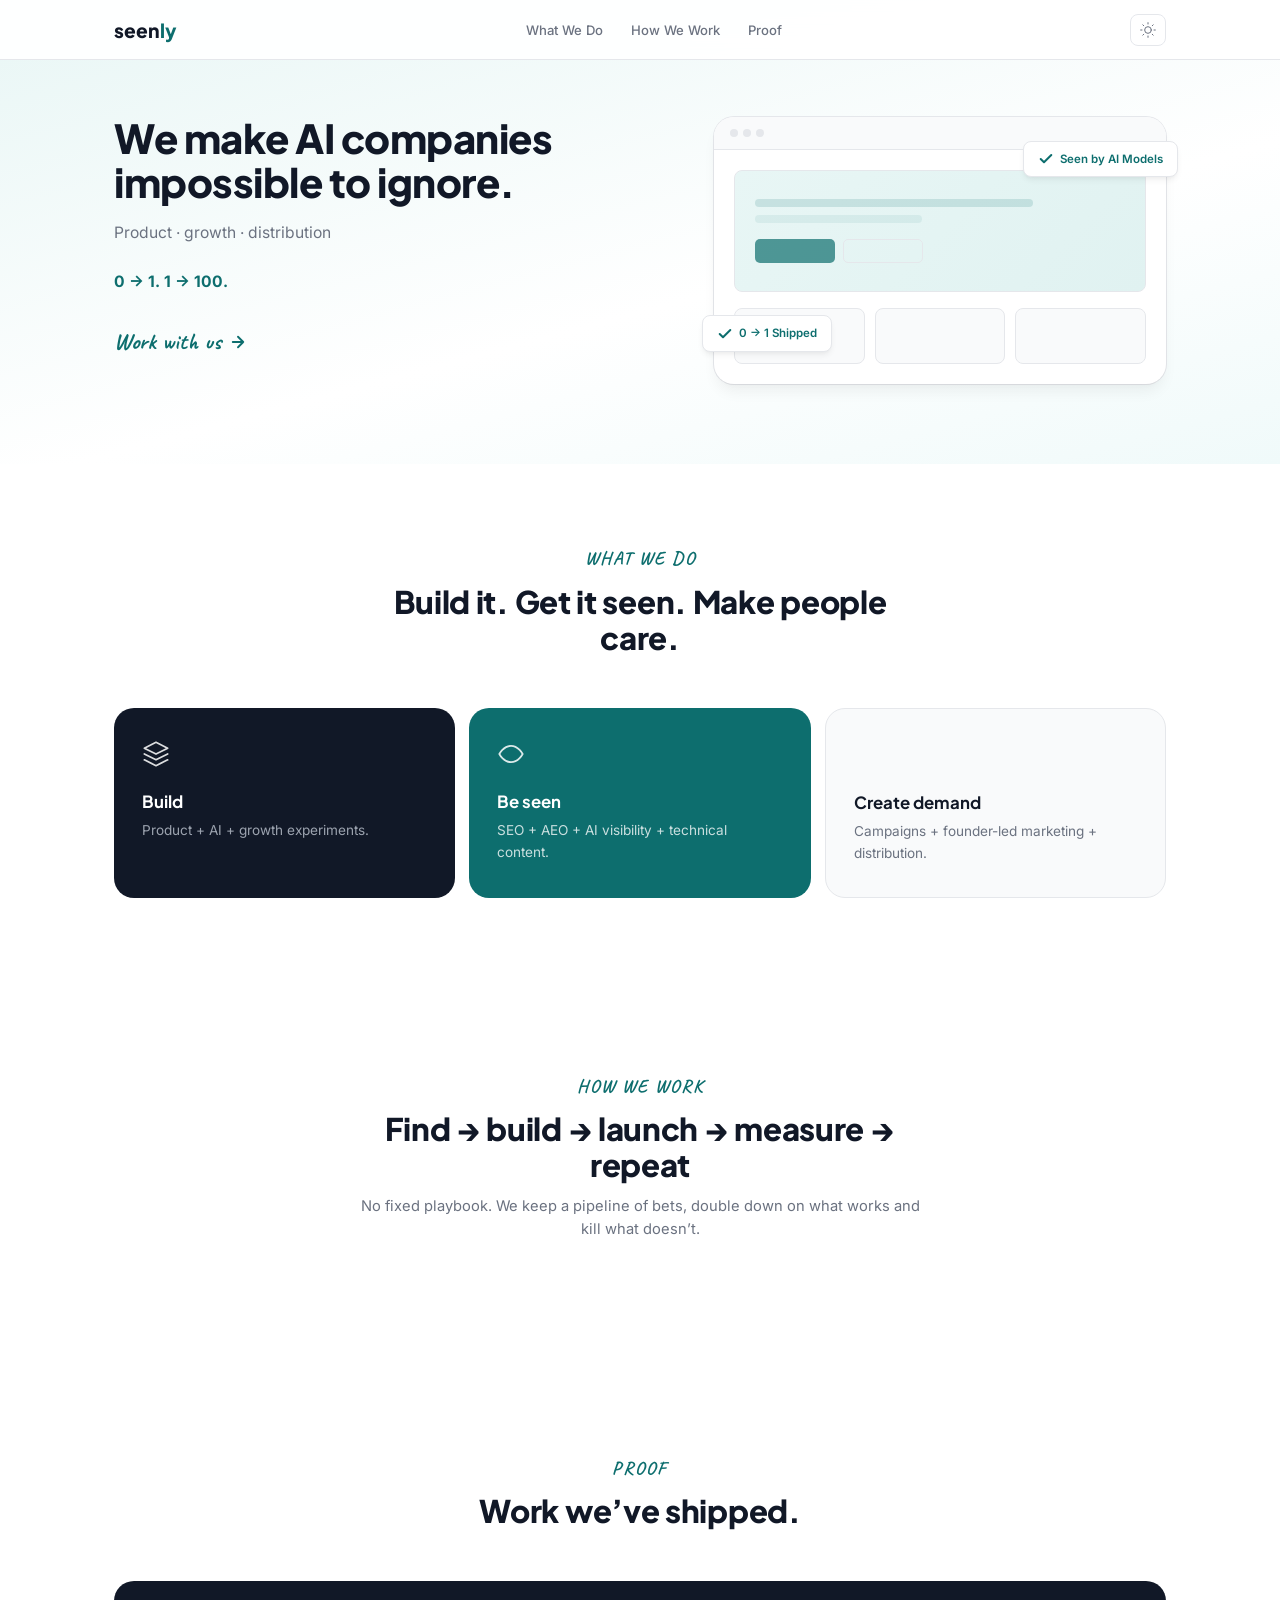
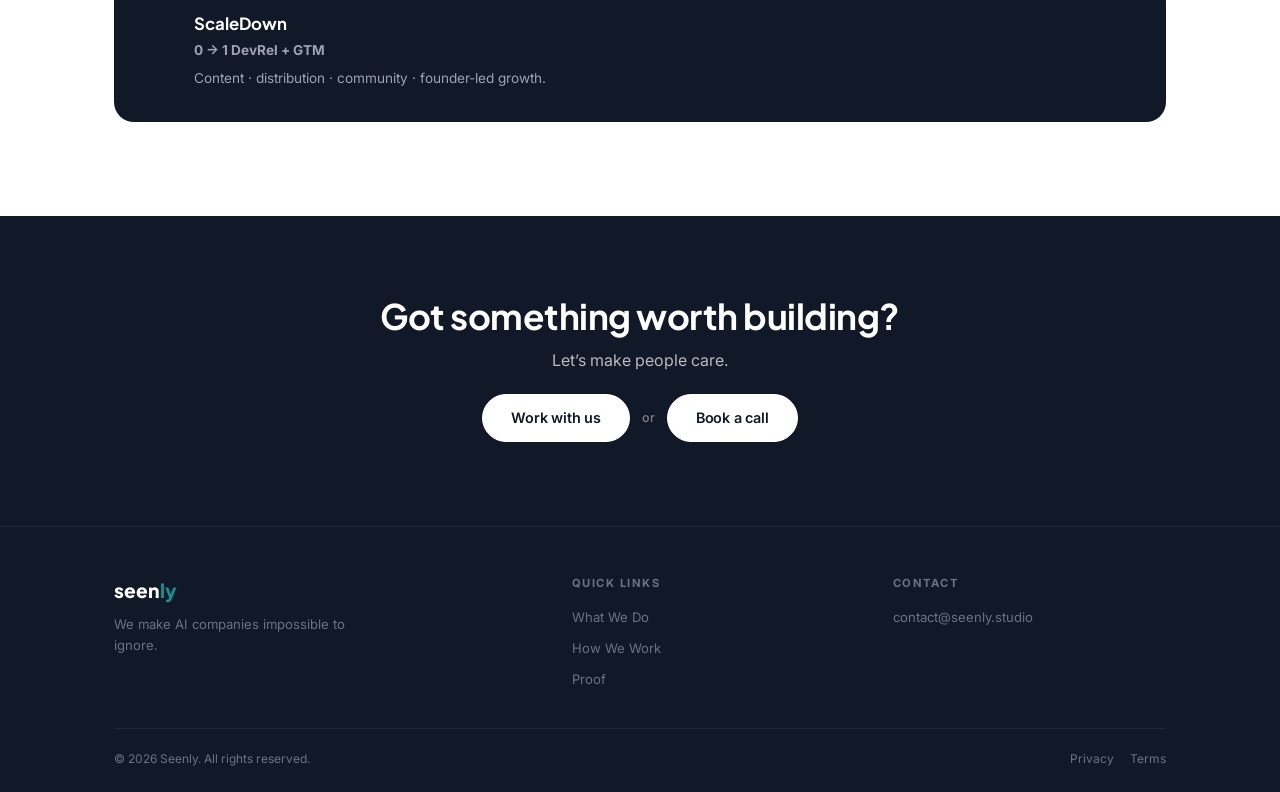
==== commit a9aab143: "Rewrite site as Seenly: product, growth, distribution Reverts the Orbit naming back to Seenly and re" ====
--- a/index.html
+++ b/index.html
@@ -3,8 +3,8 @@
 <head>
   <meta charset="UTF-8" />
   <meta name="viewport" content="width=device-width, initial-scale=1.0" />
-  <title>Orbit - Developer Growth, Done For You</title>
-  <meta name="description" content="Orbit is the outsourced DevRel, AI visibility, and growth team for AI companies. We track developer conversations and competitor moves, then do the work, DevRel, content, and product feedback, to win developer adoption." />
+  <title>Seenly - We Make AI Companies Impossible to Ignore</title>
+  <meta name="description" content="Seenly is the product, growth, and distribution team for AI companies. We build, get you seen, and create demand. 0 to 1. 1 to 100." />
   <link rel="preconnect" href="https://fonts.googleapis.com" />
   <link rel="preconnect" href="https://fonts.gstatic.com" crossorigin />
   <link href="https://fonts.googleapis.com/css2?family=Inter:wght@400;500;600;700;800&family=Plus+Jakarta+Sans:wght@600;700;800&family=Caveat:wght@700&display=swap" rel="stylesheet" />
@@ -12,19 +12,18 @@
   <link rel="stylesheet" href="css/style.css" />
   <!-- Agent discovery link relations (RFC 8288 §4.2) -->
   <link rel="api-catalog" href="/.well-known/api-catalog" />
-  <link rel="alternate" type="text/markdown" href="/index.md" title="Orbit — Markdown for Agents" />
+  <link rel="alternate" type="text/markdown" href="/index.md" title="Seenly - Markdown for Agents" />
 </head>
 <body>
 
   <!-- NAV -->
   <nav class="nav" id="nav">
     <div class="container nav-inner">
-      <a href="#" class="nav-brand">orb<span>it</span></a>
+      <a href="#" class="nav-brand">seen<span>ly</span></a>
       <div class="nav-links" id="navLinks">
-        <a href="#packages">Pricing</a>
-        <a href="#platforms">Modules</a>
-        <a href="#how">How It Works</a>
-        <a href="#faq">FAQ</a>
+        <a href="#why">What We Do</a>
+        <a href="#how">How We Work</a>
+        <a href="#proof">Proof</a>
       </div>
       <div class="nav-cta">
         <button class="dark-toggle" id="darkToggle" aria-label="Toggle dark mode">
@@ -38,22 +37,21 @@
     </div>
   </nav>
   <div class="mobile-nav" id="mobileNav">
-    <a href="#packages">Pricing</a>
-    <a href="#platforms">Modules</a>
-    <a href="#how">How It Works</a>
-    <a href="#faq">FAQ</a>
-    <a href="" onclick="Calendly.initPopupWidget({url:'https://calendly.com/purvahk08/15mins'});return false;" class="btn btn-accent" style="text-align:center;margin-top:8px">Book a Demo</a>
+    <a href="#why">What We Do</a>
+    <a href="#how">How We Work</a>
+    <a href="#proof">Proof</a>
+    <a href="" onclick="Calendly.initPopupWidget({url:'https://calendly.com/purvahk08/15mins'});return false;" class="btn btn-accent" style="text-align:center;margin-top:8px">Work With Us</a>
   </div>
 
   <!-- HERO -->
   <header class="hero">
     <div class="container hero-inner">
       <div class="hero-content">
-        <h1>Developer Growth, Done For You.</h1>
-        <p class="hero-sub">We track AI visibility, developer conversations, and competitor moves for you, then do the work it takes to win developer adoption.</p>
+        <h1>We make AI companies impossible to ignore.</h1>
+        <p class="hero-sub">Product &middot; growth &middot; distribution</p>
+        <p class="hero-sub" style="font-weight:700;color:var(--teal);margin-top:-6px">0 &rarr; 1. 1 &rarr; 100.</p>
         <div class="hero-ctas">
-          <a href="#how" class="btn btn-outline btn-lg">See How We Work</a>
-          <a href="#" onclick="openContactForm();return false;" class="hero-text-cta">Tell us about your product <svg class="hero-text-arrow" width="18" height="18" viewBox="0 0 24 24" fill="none" stroke="currentColor" stroke-width="2.5" stroke-linecap="round" stroke-linejoin="round"><path d="M5 12h14M12 5l7 7-7 7"/></svg></a>
+          <a href="#" onclick="openContactForm();return false;" class="hero-text-cta">Work with us <svg class="hero-text-arrow" width="18" height="18" viewBox="0 0 24 24" fill="none" stroke="currentColor" stroke-width="2.5" stroke-linecap="round" stroke-linejoin="round"><path d="M5 12h14M12 5l7 7-7 7"/></svg></a>
         </div>
 
       </div>
@@ -78,229 +76,75 @@
         </div>
         <div class="hero-float float-1">
           <svg width="16" height="16" viewBox="0 0 16 16" fill="none"><path d="M13.3 4L6 11.3 2.7 8" stroke="currentColor" stroke-width="2" stroke-linecap="round" stroke-linejoin="round"/></svg>
-          Tracked by AI Models
+          Seen by AI Models
         </div>
         <div class="hero-float float-2">
           <svg width="16" height="16" viewBox="0 0 16 16" fill="none"><path d="M13.3 4L6 11.3 2.7 8" stroke="currentColor" stroke-width="2" stroke-linecap="round" stroke-linejoin="round"/></svg>
-          Live Signals in 24hrs
+          0 &rarr; 1 Shipped
         </div>
       </div>
     </div>
   </header>
 
-  <!-- WHY SEENLY -->
+  <!-- WHAT WE DO -->
   <section class="why" id="why">
     <div class="container">
       <div class="section-header">
-        <div class="section-label">Why Orbit</div>
-        <h2>One Platform for Everything Developer Growth.</h2>
+        <div class="section-label">What we do</div>
+        <h2>Build it. Get it seen. Make people care.</h2>
       </div>
       <div class="why-bento">
 
-        <!-- Row 1: End-to-End (wide) + Branding -->
-        <div class="wb-card wb-dark wb-wide">
+        <div class="wb-card wb-dark">
           <div class="wb-icon"><svg width="28" height="28" viewBox="0 0 24 24" fill="none" stroke="currentColor" stroke-width="1.5" stroke-linecap="round" stroke-linejoin="round"><polygon class="wb-layer wb-layer-1" points="12 2 2 7 12 12 22 7 12 2"/><polyline class="wb-layer wb-layer-2" points="2 12 12 17 22 12"/><polyline class="wb-layer wb-layer-3" points="2 17 12 22 22 17"/></svg></div>
-          <h3>One system across every growth signal.</h3>
-          <p>AI visibility, developer conversations, competitor moves, and community signals, all connected into one command centre. No more stitching together ten different tools.</p>
+          <h3>Build</h3>
+          <p>Product &plus; AI &plus; growth experiments.</p>
         </div>
 
         <div class="wb-card wb-teal">
-          <div class="wb-icon"><svg width="28" height="28" viewBox="0 0 24 24" fill="none" stroke="currentColor" stroke-width="1.5" stroke-linecap="round" stroke-linejoin="round"><path class="wb-soft-pulse" d="M20.24 12.24a6 6 0 0 0-8.49-8.49L5 10.5V19h8.5z"/><line x1="16" y1="8" x2="2" y2="22"/><line x1="17.5" y1="15" x2="9" y2="15"/></svg></div>
-          <h3>AI visibility, tracked continuously.</h3>
-          <p>See exactly how ChatGPT, Claude, and Gemini talk about you versus your competitors, and close the citation gaps before they cost you developers.</p>
-        </div>
-
-        <!-- Row 2: Competitor + Support + Marketing -->
-        <div class="wb-card wb-light">
-          <div class="wb-icon"><svg width="28" height="28" viewBox="0 0 24 24" fill="none" stroke="currentColor" stroke-width="1.5" stroke-linecap="round" stroke-linejoin="round"><rect class="wb-bar wb-bar-1" x="2" y="12" width="4" height="10" rx="1"/><rect class="wb-bar wb-bar-2" x="9" y="7" width="4" height="15" rx="1"/><rect class="wb-bar wb-bar-3" x="16" y="3" width="4" height="19" rx="1"/></svg></div>
-          <h3>Competitor Radar, always on</h3>
-          <p>Track launches, OSS releases, positioning changes, and community momentum the moment they happen, not weeks later in a quarterly report.</p>
-        </div>
-
-        <div class="wb-card wb-border">
-          <div class="wb-icon"><svg width="28" height="28" viewBox="0 0 24 24" fill="none" stroke="currentColor" stroke-width="1.5" stroke-linecap="round" stroke-linejoin="round"><circle class="wb-ring wb-ring-1" cx="12" cy="11" r="5"/><circle class="wb-ring wb-ring-2" cx="12" cy="11" r="5"/><path d="M12 22s8-4 8-10V5l-8-3-8 3v7c0 6 8 10 8 10z"/></svg></div>
-          <h3>Developer signals from everywhere that matters</h3>
-          <p>Reddit, GitHub, Hacker News, Discord, and X, pulled into one feed instead of ten open tabs. Included on every plan from day one.</p>
+          <div class="wb-icon"><svg width="28" height="28" viewBox="0 0 24 24" fill="none" stroke="currentColor" stroke-width="1.5" stroke-linecap="round" stroke-linejoin="round"><circle class="wb-ring wb-ring-1" cx="12" cy="12" r="3"/><path d="M2 12s3.6-7 10-7 10 7 10 7-3.6 7-10 7-10-7-10-7z"/></svg></div>
+          <h3>Be seen</h3>
+          <p>SEO &plus; AEO &plus; AI visibility &plus; technical content.</p>
         </div>
 
         <div class="wb-card wb-light">
           <div class="wb-icon"><svg width="28" height="28" viewBox="0 0 24 24" fill="none" stroke="currentColor" stroke-width="1.5" stroke-linecap="round" stroke-linejoin="round"><polyline class="wb-trend" points="22 7 13.5 15.5 8.5 10.5 2 17"/><polyline class="wb-trend-head" points="16 7 22 7 22 13"/></svg></div>
-          <h3>From data to action, every week</h3>
-          <p>We don&rsquo;t just monitor. We tell you exactly what to publish, fix, engage, or build next, backed by real signals from your ecosystem.</p>
-        </div>
-
-        <!-- Row 3: Pricing — full width -->
-        <div class="wb-card wb-soft wb-full">
-          <div class="wb-icon"><svg width="28" height="28" viewBox="0 0 24 24" fill="none" stroke="currentColor" stroke-width="1.5" stroke-linecap="round" stroke-linejoin="round"><path class="wb-soft-pulse" d="M12 2v20M17 5H9.5a3.5 3.5 0 0 0 0 7h5a3.5 3.5 0 0 1 0 7H6"/></svg></div>
-          <h3>Straightforward retainers. No hidden overhead.</h3>
-          <p>Monitoring, reporting, and execution, run by our team, not a dashboard. One plan, scoped entirely to what your team needs. No surprises, no lock-in.</p>
+          <h3>Create demand</h3>
+          <p>Campaigns &plus; founder-led marketing &plus; distribution.</p>
         </div>
 
       </div>
     </div>
   </section>
 
-  <!-- PRICING -->
-  <section class="packages" id="packages">
+  <!-- HOW WE WORK -->
+  <section class="how" id="how">
     <div class="container">
       <div class="section-header">
-        <div class="section-label">Pricing</div>
-        <h2>Simple plans.<br>Real intelligence.</h2>
-        <p class="section-sub">Every plan includes AI visibility tracking, developer signal monitoring, and competitor radar, run by our team. Pricing is scoped to your team since we tailor every engagement.</p>
-      </div>
-
-      <div class="pricing-grid" style="grid-template-columns: 1fr;">
-
-        <div class="pricing-card featured" style="max-width: 800px; margin: 0 auto; flex-direction: row; flex-wrap: wrap; gap: 40px;">
-          <div style="flex: 1; min-width: 240px; display: flex; flex-direction: column;">
-            <div class="plan-top" style="min-height: 0;">
-              <h3>Built Around You</h3>
-              <p class="plan-tagline">AI visibility, developer signals, competitor radar, and execution, scoped entirely to your goals.</p>
-              <div class="price"><span class="amount">Custom</span></div>
-              <span class="price-note">scoped to your needs &middot; every engagement is different</span>
-            </div>
-            <a href="" onclick="Calendly.initPopupWidget({url:'https://calendly.com/purvahk08/15mins'});return false;" class="btn btn-accent btn-block">Let&rsquo;s Talk</a>
-          </div>
-          <div style="flex: 1; min-width: 240px;">
-            <ul class="plan-features" style="margin-top: 0;">
-              <li>AI visibility tracking across ChatGPT, Claude &amp; Gemini</li>
-              <li>Developer conversation monitoring (Reddit, GitHub, HN, Discord)</li>
-              <li>Competitor radar, always on</li>
-              <li>Weekly growth brief with prioritized actions</li>
-              <li>DevRel, technical content &amp; launch execution</li>
-              <li>Product feedback synthesis &amp; roadmap input</li>
-              <li class="highlight">Scoped and priced around your team, not a rate card</li>
-            </ul>
-          </div>
-        </div>
-
-      </div>
-
-      <p class="pricing-footer-note">Tell us about your developer ecosystem and we&rsquo;ll figure out the right setup together. <a href="" onclick="Calendly.initPopupWidget({url:'https://calendly.com/purvahk08/15mins'});return false;" class="pricing-footer-link">Let&rsquo;s talk &rarr;</a></p>
+        <div class="section-label">How we work</div>
+        <h2>Find &rarr; build &rarr; launch &rarr; measure &rarr; repeat</h2>
+        <p class="section-sub">No fixed playbook. We keep a pipeline of bets, double down on what works and kill what doesn&rsquo;t.</p>
+      </div>
     </div>
   </section>
 
-
-  <!-- PLATFORM OPTIONS -->
-  <section class="platforms" id="platforms">
+  <!-- PROOF -->
+  <section class="why" id="proof">
     <div class="container">
       <div class="section-header">
-        <div class="section-label">What We Track</div>
-        <h2>One system. Every signal that matters.</h2>
-        <p class="section-sub">Different signals tell you different things. Here&rsquo;s what each track covers and why it matters.</p>
-      </div>
-      <div class="platform-table-wrap">
-        <table class="platform-table">
-          <thead>
-            <tr>
-              <th>Track</th>
-              <th>Best For</th>
-              <th>Watch Out For</th>
-            </tr>
-          </thead>
-          <tbody>
-            <tr>
-              <td class="plat-name">AI Visibility</td>
-              <td>Knowing whether ChatGPT, Claude &amp; Gemini recommend you over competitors</td>
-              <td>AI answers shift weekly, needs continuous tracking, not a one-time audit</td>
-            </tr>
-            <tr>
-              <td class="plat-name">Developer Intelligence</td>
-              <td>Understanding what developers are actually saying on Reddit, GitHub, HN &amp; Discord</td>
-              <td>Signal is noisy, needs filtering to separate real feedback from chatter</td>
-            </tr>
-            <tr>
-              <td class="plat-name">Community Signals</td>
-              <td>Spotting where your ecosystem lives before competitors do</td>
-              <td>Communities move fast, a monthly report is already stale</td>
-            </tr>
-            <tr>
-              <td class="plat-name">Competitor Radar</td>
-              <td>Tracking launches, OSS releases &amp; positioning shifts in real time</td>
-              <td>Manual competitor tracking eats a full day a week</td>
-            </tr>
-            <tr>
-              <td class="plat-name">Action Engine</td>
-              <td>Turning every signal above into a weekly prioritized to-do list</td>
-              <td>Reports without recommendations still need someone to decide what matters</td>
-            </tr>
-            <tr>
-              <td class="plat-name">Product Signal</td>
-              <td>Turning recurring developer complaints and feature requests into a prioritized product backlog</td>
-              <td>Feedback scattered across five channels never makes it into a sprint planning doc</td>
-            </tr>
-            <tr>
-              <td class="plat-name">DevRel Services</td>
-              <td>Teams that don&rsquo;t have the headcount to run DevRel themselves</td>
-              <td>Needs a partner who understands your product, not a generic agency</td>
-            </tr>
-            <tr>
-              <td class="plat-name">Content &amp; Launches</td>
-              <td>Technical content, launch campaigns &amp; community programs executed for you</td>
-              <td>Content without a distribution strategy rarely moves adoption</td>
-            </tr>
-          </tbody>
-        </table>
-      </div>
-      <p class="platform-note">Every track is monitored and reported on by our team as standard. Ask us to execute on any of them and we will.</p>
-    </div>
-  </section>
-
-  <!-- HOW IT WORKS -->
-  <section class="how" id="how">
-    <div class="container">
-      <div class="section-header">
-        <div class="section-label">How it works</div>
-        <h2>Three phases. One system. Zero guesswork.</h2>
-      </div>
-      <div class="steps-flow">
-        <div class="step-flow-item">
-          <div class="step-flow-num">01</div>
-          <h3>Kickoff &amp; Scope</h3>
-          <p>Tell us your product, audience, and competitors. We start tracking AI visibility, developer signals, and competitor moves within 24 hours.</p>
-        </div>
-        <div class="step-flow-arrow" aria-hidden="true">
-          <svg width="100" height="56" viewBox="0 0 100 56" fill="none">
-            <path d="M4 44 C28 44 32 12 56 12 C72 12 78 30 96 28" stroke="currentColor" stroke-width="2.5" stroke-linecap="round" fill="none" stroke-dasharray="6 4"/>
-            <path d="M88 20 L97 28 L86 34" stroke="currentColor" stroke-width="2.5" stroke-linecap="round" stroke-linejoin="round" fill="none"/>
-          </svg>
-        </div>
-        <div class="step-flow-item">
-          <div class="step-flow-num">02</div>
-          <h3>Weekly Growth Brief</h3>
-          <p>Every week, get a prioritized brief: what changed, what competitors did, and exactly what to publish or fix next.</p>
-        </div>
-        <div class="step-flow-arrow" aria-hidden="true">
-          <svg width="100" height="56" viewBox="0 0 100 56" fill="none">
-            <path d="M4 12 C28 12 32 44 56 44 C72 44 78 26 96 28" stroke="currentColor" stroke-width="2.5" stroke-linecap="round" fill="none" stroke-dasharray="6 4"/>
-            <path d="M88 20 L97 28 L86 34" stroke="currentColor" stroke-width="2.5" stroke-linecap="round" stroke-linejoin="round" fill="none"/>
-          </svg>
-        </div>
-        <div class="step-flow-item">
-          <div class="step-flow-num">03</div>
-          <h3>Scale With Execution</h3>
-          <p>When you&rsquo;re ready, our team takes the recommendations and executes them - DevRel, content, launches, community.</p>
-        </div>
-      </div>
-    </div>
-  </section>
-
-  <!-- FAQ -->
-  <section class="faq" id="faq">
-    <div class="container">
-      <div class="section-header">
-        <div class="section-label">FAQ</div>
-        <h2>Common questions</h2>
-      </div>
-      <div class="faq-list">
-        <div class="faq-item"><button class="faq-q">Do I need to hire an in-house DevRel team? <span class="faq-toggle"><svg width="16" height="16" viewBox="0 0 16 16" fill="none"><path d="M8 3v10M3 8h10" stroke="currentColor" stroke-width="1.5" stroke-linecap="round"/></svg></span></button><div class="faq-a"><p>No, that&rsquo;s exactly what we&rsquo;re for. We are your DevRel team, AI visibility tracking, and content, without the cost of an in-house hire.</p></div></div>
-        <div class="faq-item"><button class="faq-q">Which AI models and communities do you track? <span class="faq-toggle"><svg width="16" height="16" viewBox="0 0 16 16" fill="none"><path d="M8 3v10M3 8h10" stroke="currentColor" stroke-width="1.5" stroke-linecap="round"/></svg></span></button><div class="faq-a"><p>We track ChatGPT, Claude, Gemini, and Perplexity for AI visibility; Reddit, GitHub, Hacker News, Discord, and X for developer signals. We add sources on request.</p></div></div>
-        <div class="faq-item"><button class="faq-q">Can you customize what you track for us? <span class="faq-toggle"><svg width="16" height="16" viewBox="0 0 16 16" fill="none"><path d="M8 3v10M3 8h10" stroke="currentColor" stroke-width="1.5" stroke-linecap="round"/></svg></span></button><div class="faq-a"><p>Yes. Every engagement is scoped to your product, audience, competitors, and communities, no generic template. We adjust it anytime you need.</p></div></div>
-        <div class="faq-item"><button class="faq-q">How is this different from social listening or SEO tools? <span class="faq-toggle"><svg width="16" height="16" viewBox="0 0 16 16" fill="none"><path d="M8 3v10M3 8h10" stroke="currentColor" stroke-width="1.5" stroke-linecap="round"/></svg></span></button><div class="faq-a"><p>Social listening tells you what happened. We connect AI visibility, developer signals, and competitor moves into one weekly action plan, so you know what to do next.</p></div></div>
-        <div class="faq-item"><button class="faq-q">Do you help improve the product itself, not just marketing? <span class="faq-toggle"><svg width="16" height="16" viewBox="0 0 16 16" fill="none"><path d="M8 3v10M3 8h10" stroke="currentColor" stroke-width="1.5" stroke-linecap="round"/></svg></span></button><div class="faq-a"><p>Yes. We take the recurring complaints and feature requests we find across developer conversations and turn them into a prioritized backlog for your team.</p></div></div>
-        <div class="faq-item"><button class="faq-q">What if you&rsquo;re not the right fit for us? <span class="faq-toggle"><svg width="16" height="16" viewBox="0 0 16 16" fill="none"><path d="M8 3v10M3 8h10" stroke="currentColor" stroke-width="1.5" stroke-linecap="round"/></svg></span></button><div class="faq-a"><p>We&rsquo;ll tell you on the first call. No hard sell, ever. If your project isn&rsquo;t something we can deliver at the highest level, we&rsquo;ll say so honestly and point you in the right direction. We&rsquo;d rather turn down work than deliver something we&rsquo;re not proud of.</p></div></div>
-      </div>
-      <p class="faq-still">Still have questions? Reach out directly, we reply personally. <a href="mailto:hello@orbit.so" class="faq-still-link">Send us an email</a></p>
+        <div class="section-label">Proof</div>
+        <h2>Work we&rsquo;ve shipped.</h2>
+      </div>
+      <div class="why-bento">
+        <div class="wb-card wb-dark wb-full">
+          <div class="wb-icon"><svg width="28" height="28" viewBox="0 0 24 24" fill="none" stroke="currentColor" stroke-width="1.5" stroke-linecap="round" stroke-linejoin="round"><polyline class="wb-trend" points="22 7 13.5 15.5 8.5 10.5 2 17"/><polyline class="wb-trend-head" points="16 7 22 7 22 13"/></svg></div>
+          <div>
+            <h3>ScaleDown</h3>
+            <p style="font-weight:700;margin-bottom:6px">0 &rarr; 1 DevRel &plus; GTM</p>
+            <p>Content &middot; distribution &middot; community &middot; founder-led growth.</p>
+          </div>
+        </div>
+      </div>
     </div>
   </section>
 
@@ -308,11 +152,12 @@
   <section class="cta" id="contact">
     <div class="container">
       <div class="cta-box">
-        <h2>Make your product impossible to miss.</h2>
+        <h2>Got something worth building?</h2>
+        <p style="color:rgba(255,255,255,.7);margin:-8px 0 20px;font-size:1rem">Let&rsquo;s make people care.</p>
         <div class="cta-btns">
-          <a href="#" onclick="openContactForm();return false;" class="btn cta-cal-btn cta-outline-light">Tell us about your product</a>
+          <a href="#" onclick="openContactForm();return false;" class="btn cta-cal-btn cta-outline-light">Work with us</a>
           <span class="cta-or">or</span>
-          <a href="" onclick="Calendly.initPopupWidget({url:'https://calendly.com/purvahk08/15mins'});return false;" class="btn cta-cal-btn cta-outline-light">Book a demo</a>
+          <a href="" onclick="Calendly.initPopupWidget({url:'https://calendly.com/purvahk08/15mins'});return false;" class="btn cta-cal-btn cta-outline-light">Book a call</a>
         </div>
       </div>
     </div>
@@ -323,23 +168,22 @@
     <div class="container">
       <div class="footer-inner">
         <div class="footer-brand-col">
-          <a href="#" class="nav-brand foot-logo">orb<span>it</span></a>
-          <p>Developer growth, done for you.</p>
+          <a href="#" class="nav-brand foot-logo">seen<span>ly</span></a>
+          <p>We make AI companies impossible to ignore.</p>
         </div>
         <div class="footer-col">
           <h4>Quick Links</h4>
-          <a href="#why">Why Orbit</a>
-          <a href="#packages">Pricing</a>
-          <a href="#how">How It Works</a>
-          <a href="#faq">FAQ</a>
+          <a href="#why">What We Do</a>
+          <a href="#how">How We Work</a>
+          <a href="#proof">Proof</a>
         </div>
         <div class="footer-col">
           <h4>Contact</h4>
-          <a href="mailto:hello@orbit.so">hello@orbit.so</a>
+          <a href="mailto:contact@seenly.studio">contact@seenly.studio</a>
         </div>
       </div>
       <div class="footer-bottom">
-        <span>&copy; 2026 Orbit. All rights reserved.</span>
+        <span>&copy; 2026 Seenly. All rights reserved.</span>
         <div class="footer-legal"><a href="#" onclick="openLegal('privacy');return false;">Privacy</a><a href="#" onclick="openLegal('terms');return false;">Terms</a></div>
       </div>
     </div>
@@ -353,7 +197,7 @@
   <div class="form-modal" id="formModal">
     <div class="form-modal-inner">
       <button class="legal-close" onclick="closeContactForm()" aria-label="Close">&times;</button>
-      <h2 class="form-title">Tell us about your product</h2>
+      <h2 class="form-title">Work with us</h2>
       <p class="form-sub">Drop us the details and we'll get back to you within 24 hours.</p>
       <div id="formView">
         <form class="contact-form" id="contactForm" onsubmit="handleFormSubmit(event)">
@@ -369,11 +213,11 @@
           </div>
           <div class="form-field">
             <label for="cf-project">What are you building?</label>
-            <textarea id="cf-project" name="project" rows="4" placeholder="Tell us about your product, who your developers are, who your competitors are, and what growth looks like for you." required></textarea>
+            <textarea id="cf-project" name="project" rows="4" placeholder="Tell us what you are building, who it is for, and what you want to move." required></textarea>
           </div>
           <div class="form-field">
-            <label for="cf-platform">Which AI models or communities matter most? <span class="form-label-opt">(optional)</span></label>
-            <input type="text" id="cf-platform" name="platform" placeholder="e.g. ChatGPT, Reddit, GitHub, not sure yet" />
+            <label for="cf-platform">What do you need most right now? <span class="form-label-opt">(optional)</span></label>
+            <input type="text" id="cf-platform" name="platform" placeholder="e.g. product, AI visibility, content, distribution, not sure yet" />
           </div>
           <p class="form-error-msg" id="formError" style="display:none">Something went wrong, please try again.</p>
           <button type="submit" class="btn btn-accent btn-block form-submit" id="formSubmitBtn">Send it over &rarr;</button>
@@ -399,7 +243,7 @@
   <script>
     var legalTexts = {
       privacy: `<h2>Privacy Policy</h2><p class="legal-date">Last updated: April 2026</p>
-<p>Orbit ("we", "us", "our") is operated by Manisha G and Purva K. We are committed to protecting your personal information. This policy explains what we collect, how we use it, and your rights.</p>
+<p>Seenly ("we", "us", "our") is operated by Manisha G and Purva K. We are committed to protecting your personal information. This policy explains what we collect, how we use it, and your rights.</p>
 <h3>What we collect</h3>
 <ul><li>Name and email address when you book a demo or contact us.</li><li>Product, competitor, and community information you share with us to scope the engagement.</li><li>Basic analytics data (pages visited, time on site) via non-identifying tools.</li></ul>
 <h3>How we use it</h3>
@@ -409,34 +253,34 @@
 <h3>Data retention</h3>
 <p>We keep your data for as long as necessary to deliver our services and comply with legal obligations, typically no longer than 3 years after your account is closed.</p>
 <h3>Your rights</h3>
-<p>You have the right to access, correct, or request deletion of your personal data at any time. Contact us at <a href="mailto:hello@orbit.so">hello@orbit.so</a>.</p>
+<p>You have the right to access, correct, or request deletion of your personal data at any time. Contact us at <a href="mailto:contact@seenly.studio">contact@seenly.studio</a>.</p>
 <h3>Cookies</h3>
 <p>Our site uses minimal, non-tracking cookies for basic functionality (dark mode preference). No advertising or cross-site tracking cookies are used.</p>
 <h3>Contact</h3>
-<p>For any privacy-related questions, email <a href="mailto:hello@orbit.so">hello@orbit.so</a>.</p>`,
+<p>For any privacy-related questions, email <a href="mailto:contact@seenly.studio">contact@seenly.studio</a>.</p>`,
 
       terms: `<h2>Terms of Service</h2><p class="legal-date">Last updated: April 2026</p>
-<p>By subscribing to Orbit for developer growth intelligence, or related services, you agree to the following terms.</p>
+<p>By subscribing to Seenly for developer growth intelligence, or related services, you agree to the following terms.</p>
 <h3>Services</h3>
-<p>Orbit provides developer growth intelligence (AI visibility, developer signals, competitor radar, product feedback synthesis) and, where agreed, growth execution services (DevRel, content, community) as part of your engagement scope. All work is scoped and confirmed before commencement.</p>
+<p>Seenly provides developer growth intelligence (AI visibility, developer signals, competitor radar, product feedback synthesis) and, where agreed, growth execution services (DevRel, content, community) as part of your engagement scope. All work is scoped and confirmed before commencement.</p>
 <h3>Payment</h3>
 <ul><li>Engagements are scoped and invoiced per the agreed contract, billed monthly or annually in advance.</li><li>All prices are in USD unless otherwise stated.</li><li>Late payments may result in work being paused until the account is settled.</li></ul>
 <h3>Configuration changes</h3>
 <p>You can update your tracked products, competitors, and communities at any time during your engagement at no additional cost. Changes that represent a change of scope (e.g. adding execution work) may be quoted separately.</p>
 <h3>Intellectual property</h3>
-<p>You retain ownership of your own data and any completed deliverables once paid in full. Orbit retains ownership of its internal processes, templates, and methodology, and any aggregate or anonymized insights generated across client work. Orbit retains the right to reference client relationships unless you request otherwise in writing.</p>
+<p>You retain ownership of your own data and any completed deliverables once paid in full. Seenly retains ownership of its internal processes, templates, and methodology, and any aggregate or anonymized insights generated across client work. Seenly retains the right to reference client relationships unless you request otherwise in writing.</p>
 <h3>Third-party AI models &amp; platforms</h3>
-<p>Orbit reports on outputs from third-party AI models (ChatGPT, Claude, Gemini) and third-party developer communities (Reddit, GitHub, Hacker News, Discord, X). Orbit is not responsible for changes to how those models, platforms, or communities behave, or for content published by them. Those matters are between you and the relevant provider.</p>
+<p>Seenly reports on outputs from third-party AI models (ChatGPT, Claude, Gemini) and third-party developer communities (Reddit, GitHub, Hacker News, Discord, X). Seenly is not responsible for changes to how those models, platforms, or communities behave, or for content published by them. Those matters are between you and the relevant provider.</p>
 <h3>Onboarding period</h3>
 <p>A complimentary onboarding period is included with every engagement. After this period, work continues at the agreed rate. The onboarding period begins on the day your engagement starts.</p>
 <h3>Confidentiality</h3>
-<p>All client information and business details shared with Orbit are kept strictly confidential and will not be disclosed to third parties without your written consent.</p>
+<p>All client information and business details shared with Seenly are kept strictly confidential and will not be disclosed to third parties without your written consent.</p>
 <h3>Limitation of liability</h3>
-<p>Orbit's total liability for any claim arising from our services is limited to the amount paid for the specific engagement in question. We are not liable for indirect or consequential losses.</p>
+<p>Seenly's total liability for any claim arising from our services is limited to the amount paid for the specific engagement in question. We are not liable for indirect or consequential losses.</p>
 <h3>Governing law</h3>
-<p>These terms are governed by the laws of the jurisdiction in which Orbit operates. Any disputes will be resolved through good-faith negotiation before any formal proceedings.</p>
+<p>These terms are governed by the laws of the jurisdiction in which Seenly operates. Any disputes will be resolved through good-faith negotiation before any formal proceedings.</p>
 <h3>Contact</h3>
-<p>Questions about these terms? Email <a href="mailto:hello@orbit.so">hello@orbit.so</a>.</p>`
+<p>Questions about these terms? Email <a href="mailto:contact@seenly.studio">contact@seenly.studio</a>.</p>`
     };
 
     function openLegal(type) {
@@ -498,7 +342,7 @@
         tools: [
           {
             name: 'book_consultation',
-            description: 'Open the Orbit booking page so the user can schedule a free 15-minute demo call.',
+            description: 'Open the Seenly booking page so the user can schedule a free 15-minute intro call.',
             inputSchema: { type: 'object', properties: {}, required: [] },
             execute: async () => {
               Calendly.initPopupWidget({ url: 'https://calendly.com/purvahk08/15mins' });
@@ -507,7 +351,7 @@
           },
           {
             name: 'open_contact_form',
-            description: 'Open the Orbit contact form so the user can send an inquiry about our services.',
+            description: 'Open the Seenly contact form so the user can send an inquiry about our services.',
             inputSchema: { type: 'object', properties: {}, required: [] },
             execute: async () => {
               openContactForm();
@@ -515,11 +359,11 @@
             }
           },
           {
-            name: 'scroll_to_pricing',
-            description: 'Scroll the page to the pricing / packages section.',
+            name: 'scroll_to_services',
+            description: 'Scroll the page to the what-we-do services section.',
             inputSchema: { type: 'object', properties: {}, required: [] },
             execute: async () => {
-              document.getElementById('packages').scrollIntoView({ behavior: 'smooth' });
+              document.getElementById('why').scrollIntoView({ behavior: 'smooth' });
               return { success: true };
             }
           }
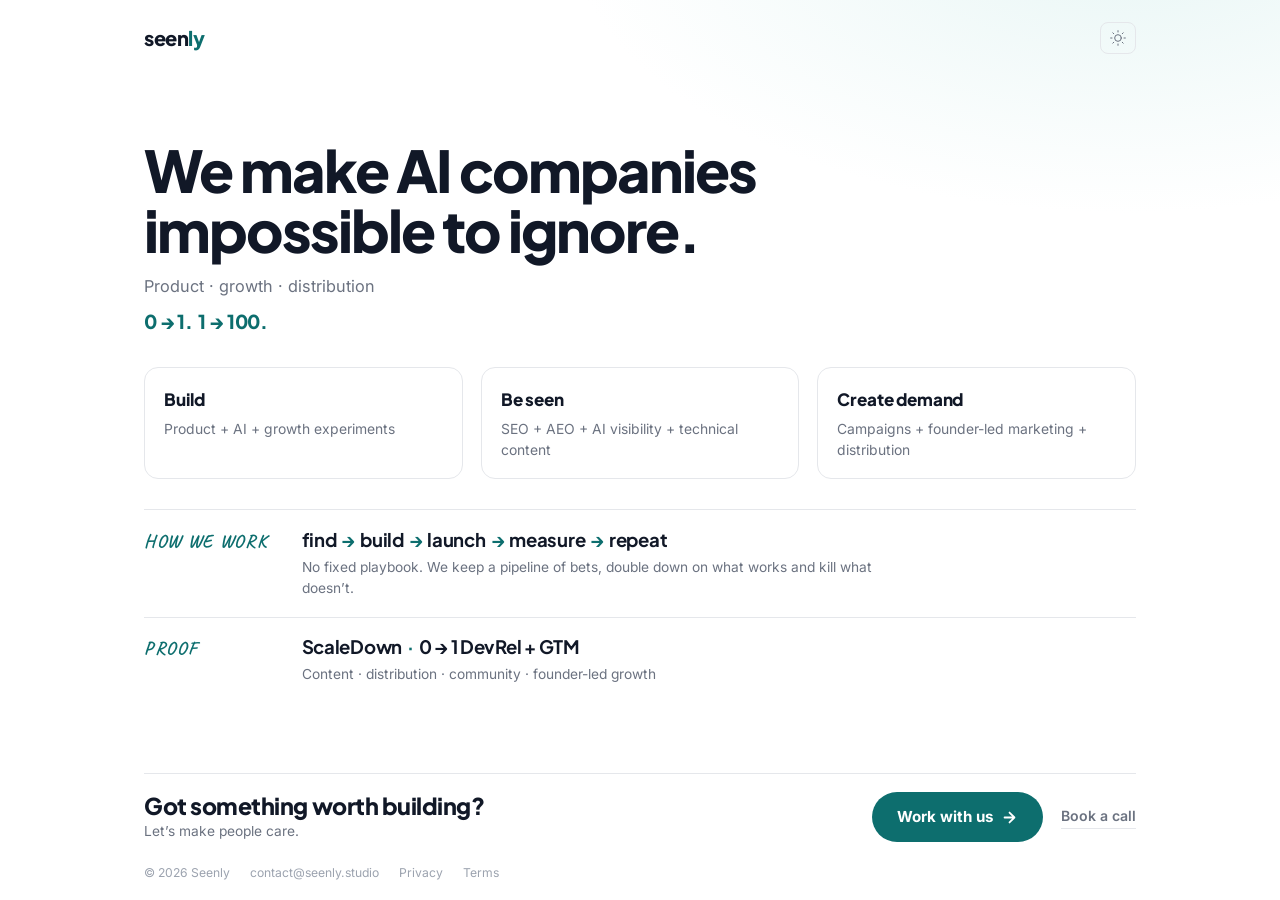
==== commit a85a3094: "Make the site a single non-scrolling screen The previous version was still a scrolling page with sta" ====
--- a/index.html
+++ b/index.html
@@ -10,184 +10,84 @@
   <link href="https://fonts.googleapis.com/css2?family=Inter:wght@400;500;600;700;800&family=Plus+Jakarta+Sans:wght@600;700;800&family=Caveat:wght@700&display=swap" rel="stylesheet" />
   <link href="https://assets.calendly.com/assets/external/widget.css" rel="stylesheet" />
   <link rel="stylesheet" href="css/style.css" />
-  <!-- Agent discovery link relations (RFC 8288 §4.2) -->
+  <link rel="stylesheet" href="css/screen.css" />
+  <!-- Agent discovery link relations (RFC 8288 4.2) -->
   <link rel="api-catalog" href="/.well-known/api-catalog" />
   <link rel="alternate" type="text/markdown" href="/index.md" title="Seenly - Markdown for Agents" />
 </head>
-<body>
-
-  <!-- NAV -->
-  <nav class="nav" id="nav">
-    <div class="container nav-inner">
-      <a href="#" class="nav-brand">seen<span>ly</span></a>
-      <div class="nav-links" id="navLinks">
-        <a href="#why">What We Do</a>
-        <a href="#how">How We Work</a>
-        <a href="#proof">Proof</a>
-      </div>
-      <div class="nav-cta">
-        <button class="dark-toggle" id="darkToggle" aria-label="Toggle dark mode">
-          <svg class="icon-sun" width="16" height="16" viewBox="0 0 24 24" fill="none" stroke="currentColor" stroke-width="1.5" stroke-linecap="round" stroke-linejoin="round"><circle cx="12" cy="12" r="5"/><path d="M12 1v2M12 21v2M4.22 4.22l1.42 1.42M18.36 18.36l1.42 1.42M1 12h2M21 12h2M4.22 19.78l1.42-1.42M18.36 5.64l1.42-1.42"/></svg>
-          <svg class="icon-moon" width="16" height="16" viewBox="0 0 24 24" fill="none" stroke="currentColor" stroke-width="1.5" stroke-linecap="round" stroke-linejoin="round"><path d="M21 12.79A9 9 0 1 1 11.21 3 7 7 0 0 0 21 12.79z"/></svg>
-        </button>
-      </div>
-      <button class="hamburger" id="hamburger" aria-label="Menu">
-        <svg width="22" height="22" viewBox="0 0 22 22" fill="none"><path d="M3 5.5h16M3 11h16M3 16.5h16" stroke="currentColor" stroke-width="1.5" stroke-linecap="round"/></svg>
+<body class="one-screen">
+
+  <div class="screen">
+
+    <header class="sc-top">
+      <a href="#" class="sc-brand">seen<span>ly</span></a>
+      <button class="dark-toggle" id="darkToggle" aria-label="Toggle dark mode">
+        <svg class="icon-sun" width="16" height="16" viewBox="0 0 24 24" fill="none" stroke="currentColor" stroke-width="1.5" stroke-linecap="round" stroke-linejoin="round"><circle cx="12" cy="12" r="5"/><path d="M12 1v2M12 21v2M4.22 4.22l1.42 1.42M18.36 18.36l1.42 1.42M1 12h2M21 12h2M4.22 19.78l1.42-1.42M18.36 5.64l1.42-1.42"/></svg>
+        <svg class="icon-moon" width="16" height="16" viewBox="0 0 24 24" fill="none" stroke="currentColor" stroke-width="1.5" stroke-linecap="round" stroke-linejoin="round"><path d="M21 12.79A9 9 0 1 1 11.21 3 7 7 0 0 0 21 12.79z"/></svg>
       </button>
+    </header>
+
+    <main class="sc-stage">
+
+      <section class="sc-hero">
+        <h1>We make AI companies impossible to ignore.</h1>
+        <p class="sc-tag">Product &middot; growth &middot; distribution</p>
+        <p class="sc-arc">0 &rarr; 1. &nbsp;1 &rarr; 100.</p>
+      </section>
+
+      <section class="sc-do" aria-label="What we do">
+        <article class="sc-do-card">
+          <span class="sc-k">Build</span>
+          <p>Product &plus; AI &plus; growth experiments</p>
+        </article>
+        <article class="sc-do-card">
+          <span class="sc-k">Be seen</span>
+          <p>SEO &plus; AEO &plus; AI visibility &plus; technical content</p>
+        </article>
+        <article class="sc-do-card">
+          <span class="sc-k">Create demand</span>
+          <p>Campaigns &plus; founder-led marketing &plus; distribution</p>
+        </article>
+      </section>
+
+      <section class="sc-rows">
+        <div class="sc-row">
+          <span class="sc-lbl">How we work</span>
+          <div class="sc-row-body">
+            <p class="sc-flow">find <i>&rarr;</i> build <i>&rarr;</i> launch <i>&rarr;</i> measure <i>&rarr;</i> repeat</p>
+            <p class="sc-fine">No fixed playbook. We keep a pipeline of bets, double down on what works and kill what doesn&rsquo;t.</p>
+          </div>
+        </div>
+        <div class="sc-row">
+          <span class="sc-lbl">Proof</span>
+          <div class="sc-row-body">
+            <p class="sc-flow">ScaleDown <i>&middot;</i> 0 &rarr; 1 DevRel &plus; GTM</p>
+            <p class="sc-fine">Content &middot; distribution &middot; community &middot; founder-led growth</p>
+          </div>
+        </div>
+      </section>
+
+    </main>
+
+    <footer class="sc-bottom">
+      <div class="sc-ask">
+        <p class="sc-ask-q">Got something worth building?</p>
+        <p class="sc-fine">Let&rsquo;s make people care.</p>
+      </div>
+      <div class="sc-actions">
+        <a href="#" onclick="openContactForm();return false;" class="sc-cta">Work with us <svg width="17" height="17" viewBox="0 0 24 24" fill="none" stroke="currentColor" stroke-width="2.5" stroke-linecap="round" stroke-linejoin="round"><path d="M5 12h14M12 5l7 7-7 7"/></svg></a>
+        <a href="" onclick="Calendly.initPopupWidget({url:'https://calendly.com/purvahk08/15mins'});return false;" class="sc-alt">Book a call</a>
+      </div>
+    </footer>
+
+    <div class="sc-legal">
+      <span>&copy; 2026 Seenly</span>
+      <a href="mailto:contact@seenly.studio">contact@seenly.studio</a>
+      <a href="#" onclick="openLegal('privacy');return false;">Privacy</a>
+      <a href="#" onclick="openLegal('terms');return false;">Terms</a>
     </div>
-  </nav>
-  <div class="mobile-nav" id="mobileNav">
-    <a href="#why">What We Do</a>
-    <a href="#how">How We Work</a>
-    <a href="#proof">Proof</a>
-    <a href="" onclick="Calendly.initPopupWidget({url:'https://calendly.com/purvahk08/15mins'});return false;" class="btn btn-accent" style="text-align:center;margin-top:8px">Work With Us</a>
+
   </div>
-
-  <!-- HERO -->
-  <header class="hero">
-    <div class="container hero-inner">
-      <div class="hero-content">
-        <h1>We make AI companies impossible to ignore.</h1>
-        <p class="hero-sub">Product &middot; growth &middot; distribution</p>
-        <p class="hero-sub" style="font-weight:700;color:var(--teal);margin-top:-6px">0 &rarr; 1. 1 &rarr; 100.</p>
-        <div class="hero-ctas">
-          <a href="#" onclick="openContactForm();return false;" class="hero-text-cta">Work with us <svg class="hero-text-arrow" width="18" height="18" viewBox="0 0 24 24" fill="none" stroke="currentColor" stroke-width="2.5" stroke-linecap="round" stroke-linejoin="round"><path d="M5 12h14M12 5l7 7-7 7"/></svg></a>
-        </div>
-
-      </div>
-      <div class="hero-visual">
-        <div class="hero-screen">
-          <div class="screen-bar"><span></span><span></span><span></span></div>
-          <div class="screen-body">
-            <div class="screen-hero-block">
-              <div class="screen-line lg"></div>
-              <div class="screen-line md"></div>
-              <div class="screen-btn-row">
-                <div class="screen-btn accent"></div>
-                <div class="screen-btn outline"></div>
-              </div>
-            </div>
-            <div class="screen-cards">
-              <div class="screen-card"></div>
-              <div class="screen-card"></div>
-              <div class="screen-card"></div>
-            </div>
-          </div>
-        </div>
-        <div class="hero-float float-1">
-          <svg width="16" height="16" viewBox="0 0 16 16" fill="none"><path d="M13.3 4L6 11.3 2.7 8" stroke="currentColor" stroke-width="2" stroke-linecap="round" stroke-linejoin="round"/></svg>
-          Seen by AI Models
-        </div>
-        <div class="hero-float float-2">
-          <svg width="16" height="16" viewBox="0 0 16 16" fill="none"><path d="M13.3 4L6 11.3 2.7 8" stroke="currentColor" stroke-width="2" stroke-linecap="round" stroke-linejoin="round"/></svg>
-          0 &rarr; 1 Shipped
-        </div>
-      </div>
-    </div>
-  </header>
-
-  <!-- WHAT WE DO -->
-  <section class="why" id="why">
-    <div class="container">
-      <div class="section-header">
-        <div class="section-label">What we do</div>
-        <h2>Build it. Get it seen. Make people care.</h2>
-      </div>
-      <div class="why-bento">
-
-        <div class="wb-card wb-dark">
-          <div class="wb-icon"><svg width="28" height="28" viewBox="0 0 24 24" fill="none" stroke="currentColor" stroke-width="1.5" stroke-linecap="round" stroke-linejoin="round"><polygon class="wb-layer wb-layer-1" points="12 2 2 7 12 12 22 7 12 2"/><polyline class="wb-layer wb-layer-2" points="2 12 12 17 22 12"/><polyline class="wb-layer wb-layer-3" points="2 17 12 22 22 17"/></svg></div>
-          <h3>Build</h3>
-          <p>Product &plus; AI &plus; growth experiments.</p>
-        </div>
-
-        <div class="wb-card wb-teal">
-          <div class="wb-icon"><svg width="28" height="28" viewBox="0 0 24 24" fill="none" stroke="currentColor" stroke-width="1.5" stroke-linecap="round" stroke-linejoin="round"><circle class="wb-ring wb-ring-1" cx="12" cy="12" r="3"/><path d="M2 12s3.6-7 10-7 10 7 10 7-3.6 7-10 7-10-7-10-7z"/></svg></div>
-          <h3>Be seen</h3>
-          <p>SEO &plus; AEO &plus; AI visibility &plus; technical content.</p>
-        </div>
-
-        <div class="wb-card wb-light">
-          <div class="wb-icon"><svg width="28" height="28" viewBox="0 0 24 24" fill="none" stroke="currentColor" stroke-width="1.5" stroke-linecap="round" stroke-linejoin="round"><polyline class="wb-trend" points="22 7 13.5 15.5 8.5 10.5 2 17"/><polyline class="wb-trend-head" points="16 7 22 7 22 13"/></svg></div>
-          <h3>Create demand</h3>
-          <p>Campaigns &plus; founder-led marketing &plus; distribution.</p>
-        </div>
-
-      </div>
-    </div>
-  </section>
-
-  <!-- HOW WE WORK -->
-  <section class="how" id="how">
-    <div class="container">
-      <div class="section-header">
-        <div class="section-label">How we work</div>
-        <h2>Find &rarr; build &rarr; launch &rarr; measure &rarr; repeat</h2>
-        <p class="section-sub">No fixed playbook. We keep a pipeline of bets, double down on what works and kill what doesn&rsquo;t.</p>
-      </div>
-    </div>
-  </section>
-
-  <!-- PROOF -->
-  <section class="why" id="proof">
-    <div class="container">
-      <div class="section-header">
-        <div class="section-label">Proof</div>
-        <h2>Work we&rsquo;ve shipped.</h2>
-      </div>
-      <div class="why-bento">
-        <div class="wb-card wb-dark wb-full">
-          <div class="wb-icon"><svg width="28" height="28" viewBox="0 0 24 24" fill="none" stroke="currentColor" stroke-width="1.5" stroke-linecap="round" stroke-linejoin="round"><polyline class="wb-trend" points="22 7 13.5 15.5 8.5 10.5 2 17"/><polyline class="wb-trend-head" points="16 7 22 7 22 13"/></svg></div>
-          <div>
-            <h3>ScaleDown</h3>
-            <p style="font-weight:700;margin-bottom:6px">0 &rarr; 1 DevRel &plus; GTM</p>
-            <p>Content &middot; distribution &middot; community &middot; founder-led growth.</p>
-          </div>
-        </div>
-      </div>
-    </div>
-  </section>
-
-  <!-- CTA -->
-  <section class="cta" id="contact">
-    <div class="container">
-      <div class="cta-box">
-        <h2>Got something worth building?</h2>
-        <p style="color:rgba(255,255,255,.7);margin:-8px 0 20px;font-size:1rem">Let&rsquo;s make people care.</p>
-        <div class="cta-btns">
-          <a href="#" onclick="openContactForm();return false;" class="btn cta-cal-btn cta-outline-light">Work with us</a>
-          <span class="cta-or">or</span>
-          <a href="" onclick="Calendly.initPopupWidget({url:'https://calendly.com/purvahk08/15mins'});return false;" class="btn cta-cal-btn cta-outline-light">Book a call</a>
-        </div>
-      </div>
-    </div>
-  </section>
-
-  <!-- FOOTER -->
-  <footer class="footer">
-    <div class="container">
-      <div class="footer-inner">
-        <div class="footer-brand-col">
-          <a href="#" class="nav-brand foot-logo">seen<span>ly</span></a>
-          <p>We make AI companies impossible to ignore.</p>
-        </div>
-        <div class="footer-col">
-          <h4>Quick Links</h4>
-          <a href="#why">What We Do</a>
-          <a href="#how">How We Work</a>
-          <a href="#proof">Proof</a>
-        </div>
-        <div class="footer-col">
-          <h4>Contact</h4>
-          <a href="mailto:contact@seenly.studio">contact@seenly.studio</a>
-        </div>
-      </div>
-      <div class="footer-bottom">
-        <span>&copy; 2026 Seenly. All rights reserved.</span>
-        <div class="footer-legal"><a href="#" onclick="openLegal('privacy');return false;">Privacy</a><a href="#" onclick="openLegal('terms');return false;">Terms</a></div>
-      </div>
-    </div>
-  </footer>
 
   <script src="https://assets.calendly.com/assets/external/widget.js" type="text/javascript" async></script>
   <script src="js/main.js"></script>
--- a/css/screen.css
+++ b/css/screen.css
@@ -0,0 +1,256 @@
+/* ==========================================================================
+   One-screen layout. Everything fits the viewport, no page scroll.
+   Overrides the long-page styles in style.css.
+   ========================================================================== */
+
+html, body.one-screen { height: 100%; }
+
+body.one-screen {
+  margin: 0;
+  overflow: hidden;
+  font-family: var(--font);
+  color: var(--text);
+  background:
+    radial-gradient(900px 460px at 88% -8%, var(--teal-bg) 0%, transparent 62%),
+    var(--bg);
+}
+
+.screen {
+  height: 100dvh;
+  max-width: 1080px;
+  margin: 0 auto;
+  padding: clamp(14px, 2.4vh, 26px) clamp(20px, 4vw, 44px) clamp(12px, 2vh, 20px);
+  display: flex;
+  flex-direction: column;
+  gap: clamp(12px, 2.2vh, 26px);
+}
+
+/* ---------- top bar ---------- */
+.sc-top {
+  display: flex;
+  align-items: center;
+  justify-content: space-between;
+  flex-shrink: 0;
+}
+.sc-brand {
+  font-family: var(--font-display);
+  font-weight: 800;
+  font-size: clamp(1.05rem, 2vw, 1.25rem);
+  letter-spacing: -.02em;
+  color: var(--dark);
+  text-decoration: none;
+}
+.sc-brand span { color: var(--teal); }
+
+/* ---------- stage ---------- */
+.sc-stage {
+  flex: 1;
+  min-height: 0;
+  display: flex;
+  flex-direction: column;
+  justify-content: center;
+  gap: clamp(16px, 3.4vh, 40px);
+}
+
+/* ---------- hero ---------- */
+.sc-hero h1 {
+  font-family: var(--font-display);
+  font-weight: 800;
+  font-size: clamp(1.9rem, 5.6vw, 3.6rem);
+  line-height: 1.04;
+  letter-spacing: -.035em;
+  color: var(--dark);
+  margin: 0 0 clamp(8px, 1.4vh, 16px);
+  max-width: 16ch;
+  text-wrap: balance;
+}
+.sc-tag {
+  margin: 0;
+  font-size: clamp(.85rem, 1.5vw, 1.02rem);
+  color: var(--text-light);
+}
+.sc-arc {
+  margin: clamp(4px, .8vh, 8px) 0 0;
+  font-family: var(--font-display);
+  font-weight: 800;
+  font-size: clamp(.95rem, 1.8vw, 1.2rem);
+  letter-spacing: -.01em;
+  color: var(--teal);
+}
+
+/* ---------- what we do ---------- */
+.sc-do {
+  display: grid;
+  grid-template-columns: repeat(3, 1fr);
+  gap: clamp(10px, 1.4vw, 18px);
+}
+.sc-do-card {
+  border: 1.5px solid var(--border);
+  border-radius: var(--radius-lg);
+  background: var(--white);
+  padding: clamp(13px, 1.9vh, 22px) clamp(14px, 1.5vw, 20px);
+  transition: border-color var(--ease), transform var(--ease), box-shadow var(--ease);
+}
+.sc-do-card:hover {
+  border-color: var(--teal);
+  transform: translateY(-2px);
+  box-shadow: var(--shadow-md);
+}
+.sc-k {
+  display: block;
+  font-family: var(--font-display);
+  font-weight: 800;
+  font-size: clamp(.9rem, 1.5vw, 1.06rem);
+  letter-spacing: -.01em;
+  color: var(--dark);
+  margin-bottom: clamp(4px, .7vh, 8px);
+}
+.sc-do-card p {
+  margin: 0;
+  font-size: clamp(.76rem, 1.15vw, .87rem);
+  line-height: 1.5;
+  color: var(--text-light);
+}
+
+/* ---------- how we work / proof ---------- */
+.sc-rows {
+  display: flex;
+  flex-direction: column;
+  gap: clamp(11px, 1.9vh, 22px);
+}
+.sc-row {
+  display: grid;
+  grid-template-columns: minmax(96px, 132px) 1fr;
+  gap: clamp(12px, 2vw, 26px);
+  align-items: baseline;
+  padding-top: clamp(11px, 1.9vh, 20px);
+  border-top: 1px solid var(--border);
+}
+.sc-lbl {
+  font-family: var(--font-playful);
+  font-size: clamp(.95rem, 1.6vw, 1.15rem);
+  font-weight: 700;
+  color: var(--teal);
+  text-transform: uppercase;
+  letter-spacing: .09em;
+  line-height: 1.2;
+}
+.sc-row-body { min-width: 0; }
+.sc-flow {
+  margin: 0 0 clamp(3px, .6vh, 6px);
+  font-family: var(--font-display);
+  font-weight: 700;
+  font-size: clamp(.9rem, 1.75vw, 1.16rem);
+  letter-spacing: -.015em;
+  color: var(--dark);
+  line-height: 1.3;
+}
+.sc-flow i { font-style: normal; color: var(--teal); padding: 0 .12em; }
+.sc-fine {
+  margin: 0;
+  font-size: clamp(.75rem, 1.15vw, .86rem);
+  line-height: 1.55;
+  color: var(--text-light);
+  max-width: 68ch;
+}
+
+/* ---------- bottom CTA ---------- */
+.sc-bottom {
+  flex-shrink: 0;
+  display: flex;
+  align-items: center;
+  justify-content: space-between;
+  gap: clamp(14px, 2.5vw, 28px);
+  flex-wrap: wrap;
+  padding-top: clamp(12px, 2vh, 20px);
+  border-top: 1.5px solid var(--border);
+}
+.sc-ask-q {
+  margin: 0 0 2px;
+  font-family: var(--font-display);
+  font-weight: 800;
+  font-size: clamp(1rem, 2.1vw, 1.45rem);
+  letter-spacing: -.02em;
+  color: var(--dark);
+  line-height: 1.2;
+}
+.sc-actions { display: flex; align-items: center; gap: clamp(10px, 1.6vw, 18px); }
+.sc-cta {
+  display: inline-flex;
+  align-items: center;
+  gap: 8px;
+  background: var(--teal);
+  color: #fff;
+  border-radius: 999px;
+  padding: clamp(9px, 1.4vh, 13px) clamp(17px, 2.2vw, 25px);
+  font-weight: 700;
+  font-size: clamp(.82rem, 1.3vw, .95rem);
+  text-decoration: none;
+  white-space: nowrap;
+  transition: background var(--ease), transform var(--ease), box-shadow var(--ease);
+}
+.sc-cta:hover {
+  background: var(--teal-dark);
+  transform: translateY(-1px);
+  box-shadow: 0 6px 18px rgba(13,110,110,.32);
+}
+.sc-cta svg { transition: transform var(--ease); }
+.sc-cta:hover svg { transform: translateX(3px); }
+.sc-alt {
+  font-size: clamp(.78rem, 1.2vw, .88rem);
+  font-weight: 600;
+  color: var(--text-light);
+  text-decoration: none;
+  border-bottom: 1.5px solid var(--border);
+  padding-bottom: 1px;
+  white-space: nowrap;
+  transition: color var(--ease), border-color var(--ease);
+}
+.sc-alt:hover { color: var(--teal); border-color: var(--teal); }
+
+/* ---------- legal strip ---------- */
+.sc-legal {
+  flex-shrink: 0;
+  display: flex;
+  align-items: center;
+  gap: clamp(10px, 1.6vw, 20px);
+  flex-wrap: wrap;
+  font-size: clamp(.68rem, .95vw, .76rem);
+  color: var(--text-lighter);
+}
+.sc-legal a { color: var(--text-lighter); text-decoration: none; transition: color var(--ease); }
+.sc-legal a:hover { color: var(--teal); }
+
+/* ---------- focus ---------- */
+.sc-brand:focus-visible,
+.sc-cta:focus-visible,
+.sc-alt:focus-visible,
+.sc-legal a:focus-visible,
+.dark-toggle:focus-visible {
+  outline: 2px solid var(--teal);
+  outline-offset: 3px;
+  border-radius: 4px;
+}
+
+/* ---------- narrow screens ---------- */
+@media (max-width: 720px) {
+  .sc-do { grid-template-columns: 1fr; gap: 8px; }
+  .sc-do-card { padding: 10px 14px; }
+  .sc-k { margin-bottom: 2px; }
+  .sc-row { grid-template-columns: 1fr; gap: 3px; align-items: start; }
+  .sc-hero h1 { max-width: 100%; }
+  .sc-bottom { flex-direction: column; align-items: flex-start; gap: 12px; }
+  .sc-actions { width: 100%; }
+}
+
+/* Safety valve: if the viewport is too short to hold the layout, let it scroll
+   rather than clipping content off the bottom. */
+@media (max-height: 600px) {
+  body.one-screen { overflow: auto; }
+  .screen { height: auto; min-height: 100dvh; }
+}
+
+@media (prefers-reduced-motion: reduce) {
+  .sc-do-card, .sc-cta, .sc-cta svg, .sc-alt { transition: none; }
+  .sc-do-card:hover, .sc-cta:hover { transform: none; }
+}
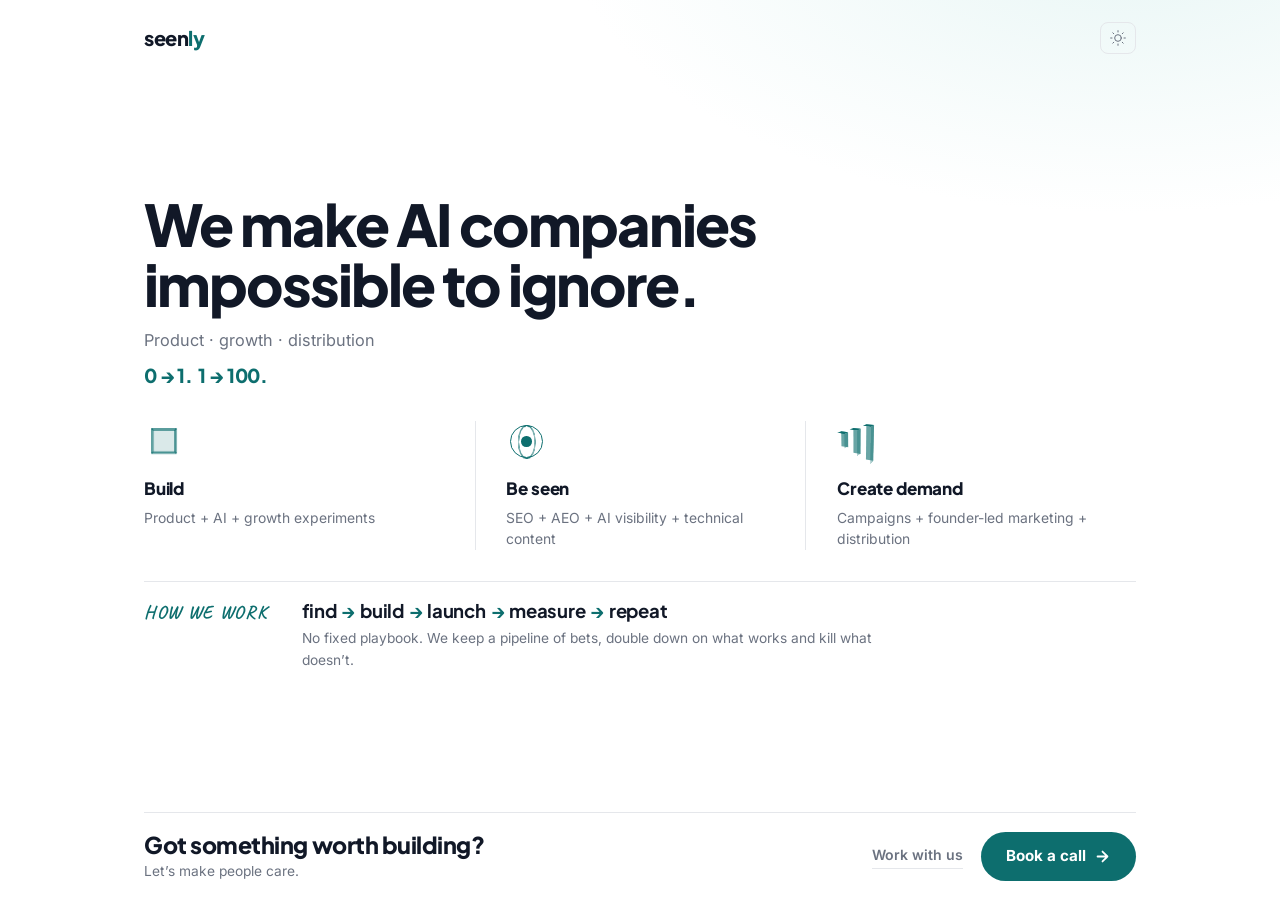
==== commit fd2c083c: "Swap card boxes for 3D icons and rules, drop proof and footer The three services were boxed cards; t" ====
--- a/index.html
+++ b/index.html
@@ -37,14 +37,17 @@
 
       <section class="sc-do" aria-label="What we do">
         <article class="sc-do-card">
+          <span class="ico" aria-hidden="true"><span class="cube"><i></i><i></i><i></i><i></i><i></i><i></i></span></span>
           <span class="sc-k">Build</span>
           <p>Product &plus; AI &plus; growth experiments</p>
         </article>
         <article class="sc-do-card">
+          <span class="ico" aria-hidden="true"><span class="rings"><i></i><i></i><i></i><b></b></span></span>
           <span class="sc-k">Be seen</span>
           <p>SEO &plus; AEO &plus; AI visibility &plus; technical content</p>
         </article>
         <article class="sc-do-card">
+          <span class="ico" aria-hidden="true"><span class="bars"><i></i><i></i><i></i></span></span>
           <span class="sc-k">Create demand</span>
           <p>Campaigns &plus; founder-led marketing &plus; distribution</p>
         </article>
@@ -58,13 +61,6 @@
             <p class="sc-fine">No fixed playbook. We keep a pipeline of bets, double down on what works and kill what doesn&rsquo;t.</p>
           </div>
         </div>
-        <div class="sc-row">
-          <span class="sc-lbl">Proof</span>
-          <div class="sc-row-body">
-            <p class="sc-flow">ScaleDown <i>&middot;</i> 0 &rarr; 1 DevRel &plus; GTM</p>
-            <p class="sc-fine">Content &middot; distribution &middot; community &middot; founder-led growth</p>
-          </div>
-        </div>
       </section>
 
     </main>
@@ -75,17 +71,10 @@
         <p class="sc-fine">Let&rsquo;s make people care.</p>
       </div>
       <div class="sc-actions">
-        <a href="#" onclick="openContactForm();return false;" class="sc-cta">Work with us <svg width="17" height="17" viewBox="0 0 24 24" fill="none" stroke="currentColor" stroke-width="2.5" stroke-linecap="round" stroke-linejoin="round"><path d="M5 12h14M12 5l7 7-7 7"/></svg></a>
-        <a href="" onclick="Calendly.initPopupWidget({url:'https://calendly.com/purvahk08/15mins'});return false;" class="sc-alt">Book a call</a>
+        <a href="#" onclick="openContactForm();return false;" class="sc-alt">Work with us</a>
+        <a href="" onclick="Calendly.initPopupWidget({url:'https://calendly.com/purvahk08/15mins'});return false;" class="sc-cta">Book a call <svg width="17" height="17" viewBox="0 0 24 24" fill="none" stroke="currentColor" stroke-width="2.5" stroke-linecap="round" stroke-linejoin="round"><path d="M5 12h14M12 5l7 7-7 7"/></svg></a>
       </div>
     </footer>
-
-    <div class="sc-legal">
-      <span>&copy; 2026 Seenly</span>
-      <a href="mailto:contact@seenly.studio">contact@seenly.studio</a>
-      <a href="#" onclick="openLegal('privacy');return false;">Privacy</a>
-      <a href="#" onclick="openLegal('terms');return false;">Terms</a>
-    </div>
 
   </div>
 
--- a/css/screen.css
+++ b/css/screen.css
@@ -82,20 +82,112 @@
 .sc-do {
   display: grid;
   grid-template-columns: repeat(3, 1fr);
-  gap: clamp(10px, 1.4vw, 18px);
+  gap: 0;
 }
 .sc-do-card {
-  border: 1.5px solid var(--border);
-  border-radius: var(--radius-lg);
-  background: var(--white);
-  padding: clamp(13px, 1.9vh, 22px) clamp(14px, 1.5vw, 20px);
-  transition: border-color var(--ease), transform var(--ease), box-shadow var(--ease);
-}
-.sc-do-card:hover {
-  border-color: var(--teal);
-  transform: translateY(-2px);
-  box-shadow: var(--shadow-md);
-}
+  padding: 0 clamp(18px, 2.4vw, 34px);
+}
+.sc-do-card:first-child { padding-left: 0; }
+.sc-do-card + .sc-do-card { border-left: 1px solid var(--border); }
+
+/* ---------- 3D icons ---------- */
+.ico {
+  display: block;
+  width: clamp(30px, 3.4vw, 40px);
+  height: clamp(30px, 3.4vw, 40px);
+  perspective: 240px;
+  margin-bottom: clamp(9px, 1.5vh, 15px);
+}
+.ico > span {
+  position: relative;
+  display: grid;
+  place-items: center;
+  width: 100%;
+  height: 100%;
+  transform-style: preserve-3d;
+}
+
+/* Build: wireframe cube */
+.cube { animation: sc-spin 18s linear infinite; }
+.cube i {
+  position: absolute;
+  width: 60%;
+  height: 60%;
+  border: 1.5px solid var(--teal);
+  background: color-mix(in srgb, var(--teal) 8%, transparent);
+}
+.cube i:nth-child(1) { transform: translateZ(var(--h)); }
+.cube i:nth-child(2) { transform: rotateY(180deg) translateZ(var(--h)); }
+.cube i:nth-child(3) { transform: rotateY(90deg)  translateZ(var(--h)); }
+.cube i:nth-child(4) { transform: rotateY(-90deg) translateZ(var(--h)); }
+.cube i:nth-child(5) { transform: rotateX(90deg)  translateZ(var(--h)); }
+.cube i:nth-child(6) { transform: rotateX(-90deg) translateZ(var(--h)); }
+.cube { --h: clamp(9px, 1vw, 12px); }
+
+/* Be seen: orbiting rings around a core */
+.rings { animation: sc-spin 15s linear infinite; }
+.rings i {
+  position: absolute;
+  width: 84%;
+  height: 84%;
+  border: 1.5px solid var(--teal);
+  border-radius: 50%;
+}
+.rings i:nth-child(1) { transform: rotateY(0deg); }
+.rings i:nth-child(2) { transform: rotateY(60deg); }
+.rings i:nth-child(3) { transform: rotateY(120deg); }
+.rings b {
+  position: absolute;
+  width: 26%;
+  height: 26%;
+  border-radius: 50%;
+  background: var(--teal);
+}
+
+/* Create demand: ascending 3D bars */
+.bars {
+  display: flex !important;
+  align-items: flex-end;
+  justify-content: center;
+  gap: clamp(4px, .5vw, 6px);
+  transform: rotateX(-16deg) rotateY(-26deg);
+  animation: sc-sway 9s ease-in-out infinite;
+}
+.bars i {
+  position: relative;
+  width: clamp(6px, .65vw, 8px);
+  transform-style: preserve-3d;
+  background: color-mix(in srgb, var(--teal) 62%, transparent);
+}
+.bars i::before,
+.bars i::after { content: ""; position: absolute; }
+.bars i::before {
+  top: 0; left: 0;
+  width: 100%; height: clamp(6px, .65vw, 8px);
+  background: var(--teal);
+  transform: rotateX(90deg);
+  transform-origin: top;
+}
+.bars i::after {
+  top: 0; right: 0;
+  width: clamp(6px, .65vw, 8px); height: 100%;
+  background: color-mix(in srgb, var(--teal) 34%, transparent);
+  transform: rotateY(90deg);
+  transform-origin: right;
+}
+.bars i:nth-child(1) { height: 38%; }
+.bars i:nth-child(2) { height: 64%; }
+.bars i:nth-child(3) { height: 92%; }
+
+@keyframes sc-spin {
+  from { transform: rotateX(-20deg) rotateY(0deg); }
+  to   { transform: rotateX(-20deg) rotateY(360deg); }
+}
+@keyframes sc-sway {
+  0%, 100% { transform: rotateX(-16deg) rotateY(-26deg); }
+  50%      { transform: rotateX(-16deg) rotateY(10deg); }
+}
+
 .sc-k {
   display: block;
   font-family: var(--font-display);
@@ -234,9 +326,13 @@
 
 /* ---------- narrow screens ---------- */
 @media (max-width: 720px) {
-  .sc-do { grid-template-columns: 1fr; gap: 8px; }
-  .sc-do-card { padding: 10px 14px; }
-  .sc-k { margin-bottom: 2px; }
+  .sc-do { grid-template-columns: 1fr; gap: 0; }
+  .sc-do-card { padding: 10px 0; display: flex; align-items: center; gap: 12px; flex-wrap: wrap; }
+  .sc-do-card:first-child { padding-top: 0; }
+  .sc-do-card + .sc-do-card { border-left: 0; border-top: 1px solid var(--border); }
+  .ico { margin-bottom: 0; flex-shrink: 0; width: 30px; height: 30px; }
+  .sc-do-card .sc-k { margin-bottom: 0; }
+  .sc-do-card p { flex-basis: 100%; }
   .sc-row { grid-template-columns: 1fr; gap: 3px; align-items: start; }
   .sc-hero h1 { max-width: 100%; }
   .sc-bottom { flex-direction: column; align-items: flex-start; gap: 12px; }
@@ -245,12 +341,13 @@
 
 /* Safety valve: if the viewport is too short to hold the layout, let it scroll
    rather than clipping content off the bottom. */
-@media (max-height: 600px) {
+@media (max-height: 700px), (max-width: 360px) {
   body.one-screen { overflow: auto; }
   .screen { height: auto; min-height: 100dvh; }
 }
 
 @media (prefers-reduced-motion: reduce) {
   .sc-do-card, .sc-cta, .sc-cta svg, .sc-alt { transition: none; }
-  .sc-do-card:hover, .sc-cta:hover { transform: none; }
-}
+  .sc-cta:hover { transform: none; }
+  .cube, .rings, .bars { animation: none; }
+}
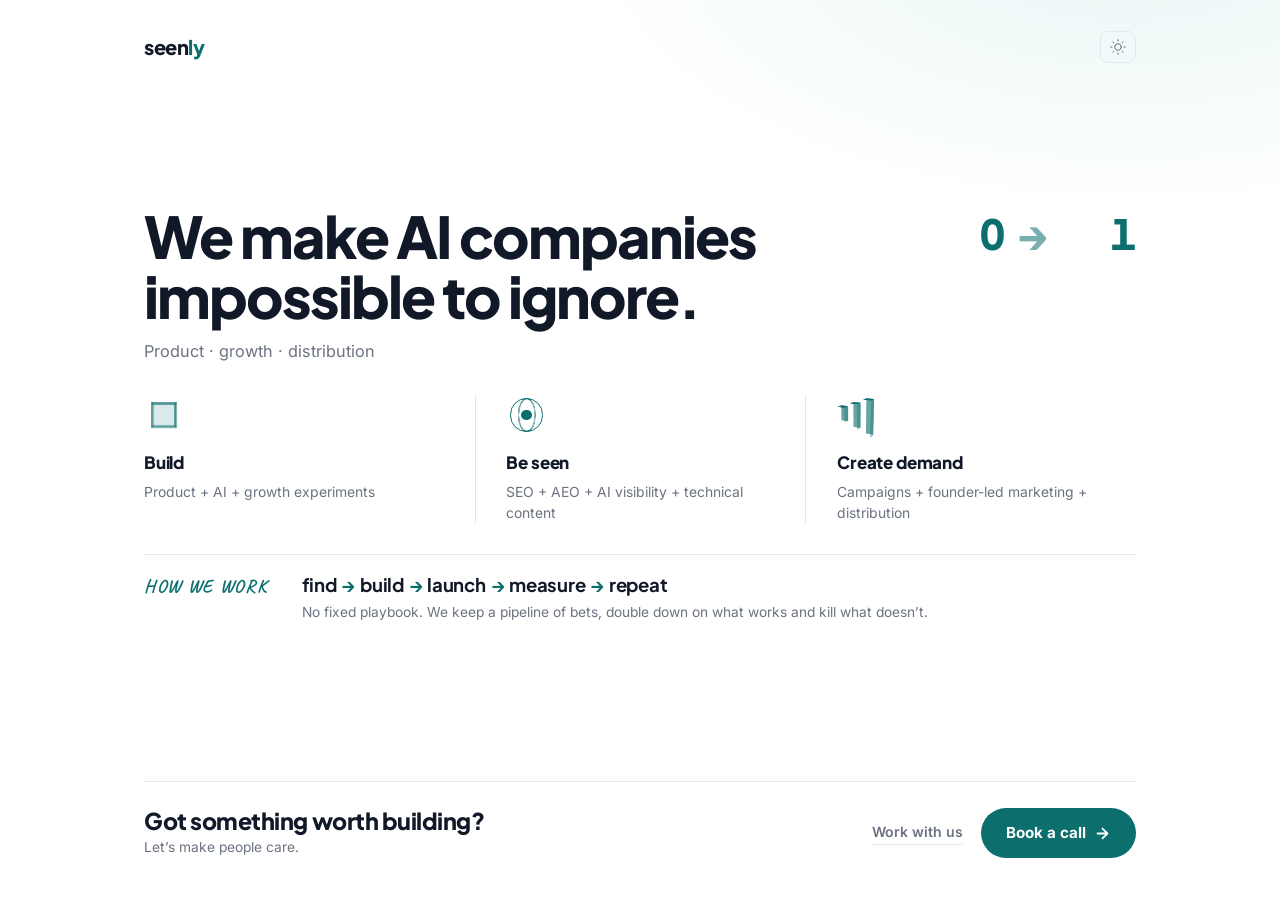
==== commit 1dda59f5: "Add flip counter to hero, point Calendly at quick-chat Moves 0 to 1 / 1 to 100 out of the hero copy " ====
--- a/index.html
+++ b/index.html
@@ -30,9 +30,18 @@
     <main class="sc-stage">
 
       <section class="sc-hero">
-        <h1>We make AI companies impossible to ignore.</h1>
-        <p class="sc-tag">Product &middot; growth &middot; distribution</p>
-        <p class="sc-arc">0 &rarr; 1. &nbsp;1 &rarr; 100.</p>
+        <div class="sc-hero-copy">
+          <h1>We make AI companies impossible to ignore.</h1>
+          <p class="sc-tag">Product &middot; growth &middot; distribution</p>
+        </div>
+        <div class="sc-odo">
+          <span class="odo-line" aria-hidden="true">
+            <span class="odo-group" data-side="l"></span>
+            <span class="odo-arrow">&rarr;</span>
+            <span class="odo-group" data-side="r"></span>
+          </span>
+          <span class="sc-sr">0 to 1. 1 to 100.</span>
+        </div>
       </section>
 
       <section class="sc-do" aria-label="What we do">
@@ -72,7 +81,7 @@
       </div>
       <div class="sc-actions">
         <a href="#" onclick="openContactForm();return false;" class="sc-alt">Work with us</a>
-        <a href="" onclick="Calendly.initPopupWidget({url:'https://calendly.com/purvahk08/15mins'});return false;" class="sc-cta">Book a call <svg width="17" height="17" viewBox="0 0 24 24" fill="none" stroke="currentColor" stroke-width="2.5" stroke-linecap="round" stroke-linejoin="round"><path d="M5 12h14M12 5l7 7-7 7"/></svg></a>
+        <a href="" onclick="Calendly.initPopupWidget({url:'https://calendly.com/purvahk08/quick-chat'});return false;" class="sc-cta">Book a call <svg width="17" height="17" viewBox="0 0 24 24" fill="none" stroke="currentColor" stroke-width="2.5" stroke-linecap="round" stroke-linejoin="round"><path d="M5 12h14M12 5l7 7-7 7"/></svg></a>
       </div>
     </footer>
 
@@ -234,7 +243,7 @@
             description: 'Open the Seenly booking page so the user can schedule a free 15-minute intro call.',
             inputSchema: { type: 'object', properties: {}, required: [] },
             execute: async () => {
-              Calendly.initPopupWidget({ url: 'https://calendly.com/purvahk08/15mins' });
+              Calendly.initPopupWidget({ url: 'https://calendly.com/purvahk08/quick-chat' });
               return { success: true };
             }
           },
--- a/css/screen.css
+++ b/css/screen.css
@@ -19,7 +19,7 @@
   height: 100dvh;
   max-width: 1080px;
   margin: 0 auto;
-  padding: clamp(14px, 2.4vh, 26px) clamp(20px, 4vw, 44px) clamp(12px, 2vh, 20px);
+  padding: clamp(20px, 3.4vh, 40px) clamp(20px, 4vw, 44px) clamp(26px, 4.6vh, 54px);
   display: flex;
   flex-direction: column;
   gap: clamp(12px, 2.2vh, 26px);
@@ -53,6 +53,58 @@
 }
 
 /* ---------- hero ---------- */
+.sc-hero {
+  display: grid;
+  grid-template-columns: minmax(0, 1fr) auto;
+  align-items: start;
+  gap: clamp(18px, 3vw, 52px);
+}
+.sc-hero-copy { min-width: 0; }
+
+/* ---------- flip counter ---------- */
+.sc-odo {
+  justify-self: end;
+  padding-top: clamp(2px, .8vh, 10px);
+}
+.odo-line {
+  display: inline-flex;
+  align-items: center;
+  gap: .26em;
+  font-family: var(--font-display);
+  font-weight: 800;
+  font-size: clamp(1.35rem, 3.3vw, 2.6rem);
+  line-height: 1;
+  letter-spacing: -.02em;
+  color: var(--teal);
+  font-variant-numeric: tabular-nums;
+}
+.odo-group { display: inline-flex; }
+.odo-arrow { opacity: .55; }
+.reel {
+  display: block;
+  width: .62em;
+  height: 1em;
+  overflow: hidden;
+}
+.reel .strip {
+  display: block;
+  will-change: transform;
+}
+.reel b {
+  display: block;
+  height: 1em;
+  line-height: 1;
+  font-weight: 800;
+  text-align: center;
+}
+.sc-sr {
+  position: absolute;
+  width: 1px; height: 1px;
+  overflow: hidden;
+  clip-path: inset(50%);
+  white-space: nowrap;
+}
+
 .sc-hero h1 {
   font-family: var(--font-display);
   font-weight: 800;
@@ -243,7 +295,11 @@
   font-size: clamp(.75rem, 1.15vw, .86rem);
   line-height: 1.55;
   color: var(--text-light);
-  max-width: 68ch;
+}
+/* keep the playbook line on a single row where there is width for it */
+.sc-row .sc-fine { white-space: nowrap; }
+@media (max-width: 980px) {
+  .sc-row .sc-fine { white-space: normal; }
 }
 
 /* ---------- bottom CTA ---------- */
@@ -254,7 +310,8 @@
   justify-content: space-between;
   gap: clamp(14px, 2.5vw, 28px);
   flex-wrap: wrap;
-  padding-top: clamp(12px, 2vh, 20px);
+  margin-top: clamp(8px, 1.6vh, 18px);
+  padding-top: clamp(16px, 2.8vh, 28px);
   border-top: 1.5px solid var(--border);
 }
 .sc-ask-q {
@@ -334,7 +391,9 @@
   .sc-do-card .sc-k { margin-bottom: 0; }
   .sc-do-card p { flex-basis: 100%; }
   .sc-row { grid-template-columns: 1fr; gap: 3px; align-items: start; }
+  .sc-hero { grid-template-columns: 1fr; gap: 10px; }
   .sc-hero h1 { max-width: 100%; }
+  .sc-odo { justify-self: start; padding-top: 0; }
   .sc-bottom { flex-direction: column; align-items: flex-start; gap: 12px; }
   .sc-actions { width: 100%; }
 }
@@ -350,4 +409,5 @@
   .sc-do-card, .sc-cta, .sc-cta svg, .sc-alt { transition: none; }
   .sc-cta:hover { transform: none; }
   .cube, .rings, .bars { animation: none; }
-}
+  .reel .strip { transition: none !important; }
+}
